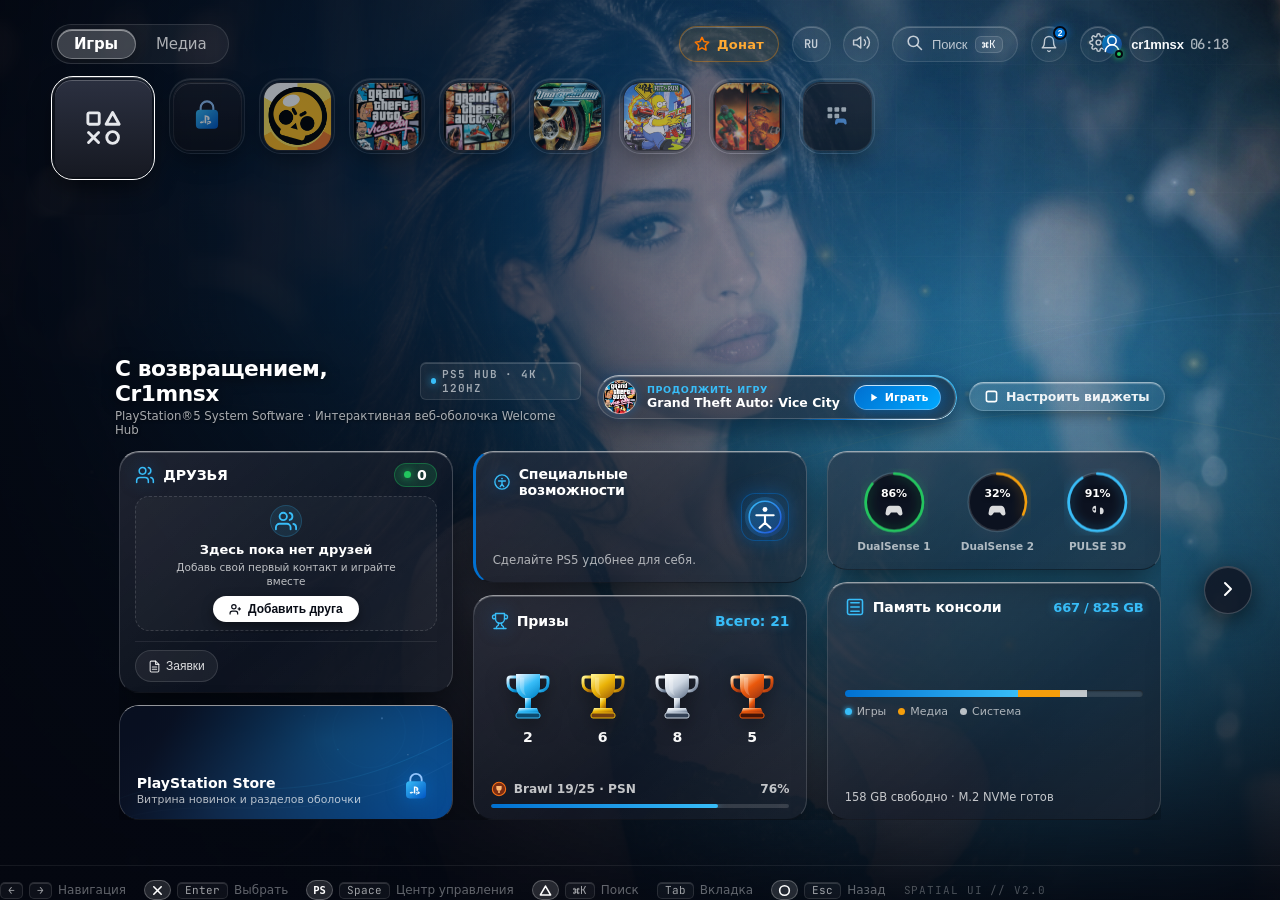
==== index.html @ ee7b2ae1 "feat(live-profile): real Brawl Stars & PSN trophy telemetry, remove Celeste/Hollow Knight and fake s" ====
<!DOCTYPE html>
<html lang="ru">
<head>
  <meta charset="UTF-8" />
  <meta name="viewport" content="width=device-width, initial-scale=1.0" />
  <meta name="description" content="PlayStation®5 System Software Shell — 1:1 Interactive Console UI Design" />
  <meta name="theme-color" content="#060811" />
  <link rel="icon" type="image/svg+xml" href="data:image/svg+xml,%3Csvg xmlns='http://www.w3.org/2000/svg' viewBox='0 0 32 32'%3E%3Crect width='32' height='32' rx='8' fill='%230070cc'/%3E%3Cpath d='M8 21.5L13.5 19v-7.5l3 1.2v9.8l4.5-1.6c1-.4 2-.1 2 .8 0 1-1.3 1.7-2.6 2.1L14 26V11l-4-1.5v12z' fill='%23fff'/%3E%3C/svg%3E" />
  <title>PlayStation®5 — Welcome Hub &amp; System Shell</title>
  <link rel="preconnect" href="https://fonts.googleapis.com" />
  <link rel="preconnect" href="https://fonts.gstatic.com" crossorigin />
  <link href="https://fonts.googleapis.com/css2?family=Inter:wght@300;400;500;600;700&family=JetBrains+Mono:wght@400;500;600&display=swap" rel="stylesheet" />
  <!-- Preconnect & DNS-Prefetch for instantaneous Twitch & YouTube media loading -->
  <link rel="preconnect" href="https://player.twitch.tv" crossorigin />
  <link rel="preconnect" href="https://static.twitchcdn.net" crossorigin />
  <link rel="preconnect" href="https://embed.twitch.tv" crossorigin />
  <link rel="preconnect" href="https://static-cdn.jtvnw.net" crossorigin />
  <link rel="preconnect" href="https://www.youtube-nocookie.com" crossorigin />
  <link rel="preconnect" href="https://i.ytimg.com" crossorigin />
  <link rel="preconnect" href="https://i3.ytimg.com" crossorigin />
  <link rel="preconnect" href="https://cdn.brawlify.com" crossorigin />
  <link rel="dns-prefetch" href="https://www.twitch.tv" />
  <link rel="dns-prefetch" href="https://static-cdn.jtvnw.net" />
  <link rel="dns-prefetch" href="https://decapi.me" />
  <link rel="dns-prefetch" href="https://api.rss2json.com" />
  <link rel="dns-prefetch" href="https://cdn.brawlify.com" />
  <link rel="stylesheet" href="css/style.css?v=20261125_live_sync" />
  <script>
    window.requestIdleCallback = window.requestIdleCallback || function(cb) {
      return setTimeout(function() {
        cb({ didTimeout: false, timeRemaining: function() { return Infinity; } });
      }, 1);
    };
    window.cancelIdleCallback = window.cancelIdleCallback || function(id) {
      clearTimeout(id);
    };
  </script>
  <script defer src="js/qrcode.min.js"></script>
</head>
<body>

  <!-- ======================================================================
       LAYER 0: 5D MULTIDIMENSIONAL BACKGROUND (Crossfade Art + Canvas Waves/Bokeh)
       ====================================================================== -->
  <div class="ps5-bg-layer" aria-hidden="true">
    <div class="ps5-bg-art" id="bgLayerA"></div>
    <div class="ps5-bg-art" id="bgLayerB"></div>
    <div class="ps5-bg-ambient-glow" id="bgAmbientGlow"></div>
    <div class="ps5-ambient-aurora ps5-aurora-1"></div>
    <div class="ps5-ambient-aurora ps5-aurora-2"></div>
    <div class="ps5-ambient-aurora ps5-aurora-3"></div>
    <div class="ambient-grid" id="bgAmbientGrid"></div>
    <canvas id="ps5Particles" class="ps5-particles"></canvas>
    <div class="ps5-noise-layer"></div>
    <div class="ps5-bg-vignette"></div>
  </div>

  <!-- Toast Notifications (PS5 Trophy / System Popups) -->
  <div id="toastContainer" class="toast-container" aria-live="polite"></div>

  <!-- ======================================================================
       MASTER VIEWPORT STAGE (Level 0 Home Shell <-> Level 1 Game Hub)
       ====================================================================== -->
  <div id="viewportStage" class="viewport-stage">

    <!-- LEVEL 0: PS5 Home Shell -->
    <div id="stageHome" class="ps5-screen">

      <!-- TOP SYSTEM BAR -->
      <header class="ps5-topbar blur-fade-stagger" style="--stagger-index: 0">
        <nav class="ps5-nav-tabs" aria-label="Разделы системы">
          <span class="ps5-tab-indicator" id="navTabIndicator" aria-hidden="true"></span>
          <button class="ps5-tab is-active" id="tabGames" data-tab="games" type="button">Игры</button>
          <button class="ps5-tab" id="tabMedia" data-tab="media" type="button">Медиа</button>
        </nav>

        <div class="ps5-status-cluster">
          <!-- DonationAlerts / Anonymous Donation Button -->
          <button class="ps5-top-tips-btn" id="btnSberTips" type="button" title="DonationAlerts · Поддержать автора" aria-label="Донат">
            <svg width="16" height="16" viewBox="0 0 24 24" fill="none" stroke="#ff7700" stroke-width="2.3" stroke-linecap="round" stroke-linejoin="round">
              <path d="M12 2l3.09 6.26L22 9.27l-5 4.87 1.18 6.88L12 17.77l-6.18 3.25L7 14.14 2 9.27l6.91-1.01L12 2z"/>
            </svg>
            <span>Донат</span>
          </button>

          <button class="ps5-top-lang" id="btnLangToggle" type="button" title="Switch Language / Переключить RU-EN" aria-label="Язык интерфейса">RU</button>

          <button class="ps5-icon-btn" id="muteBtn" type="button" title="Звук и эмбиент меню" aria-label="Переключить звук">
            <span id="muteIcon"></span>
          </button>

          <button class="ps5-icon-btn ps5-cmd-trigger" id="btnSearch" type="button" title="Быстрый поиск (Cmd+K или /)" aria-label="Поиск">
            <span id="iconSearchBtn"></span>
            <span class="ps5-cmd-label">Поиск</span>
            <kbd class="ps5-cmd-kbd">⌘K</kbd>
          </button>

          <button class="ps5-icon-btn ps5-notif-btn" id="btnNotifications" type="button" title="Уведомления PSN" aria-label="Уведомления">
            <svg width="18" height="18" viewBox="0 0 24 24" fill="none" stroke="currentColor" stroke-width="1.85" stroke-linecap="round" stroke-linejoin="round">
              <path d="M18 8A6 6 0 0 0 6 8c0 7-3 9-3 9h18s-3-2-3-9"/>
              <path d="M13.73 21a2 2 0 0 1-3.46 0"/>
            </svg>
            <span class="ps5-notif-badge">2</span>
          </button>

          <button class="ps5-icon-btn" id="btnSettings" type="button" title="Настройки системы" aria-label="Настройки">
            <span id="iconSettingsBtn"></span>
          </button>

          <button class="ps5-avatar-btn ps5-profile-pill" id="btnProfile" type="button" title="Профиль cr1mnsx · Коллекция трофеев" aria-label="Профиль пользователя">
            <div class="avatar-dot">
              <span id="iconProfileAvatar"></span>
              <span class="ps5-online-dot"></span>
            </div>
            <span class="ps5-profile-name">cr1mnsx</span>
          </button>

          <time class="ps5-clock" id="ps5Clock">22:45</time>
        </div>
      </header>

      <!-- TOP-ALIGNED SYSTEM / GAME RIBBON -->
      <section class="ps5-ribbon-wrap blur-fade-stagger" style="--stagger-index: 1" aria-label="Лента разделов">
        <div class="ps5-games-ribbon" id="ps5GamesRibbon"></div>
      </section>

      <!-- VIEW 1: WELCOME HUB BENTO GRID (1:1 PS5 System Software · 3x2 Paged Viewport) -->
      <main class="ps5-welcome-hub" id="ps5WelcomeView">
        <div class="ps5-welcome-hero-banner">
          <div class="ps5-welcome-hero-left">
            <div class="ps5-welcome-title-row blur-fade-stagger" style="--stagger-index: 2">
              <h1 class="ps5-welcome-hero-title" id="lblWelcomeHeroTitle">С возвращением, Cr1mnsx</h1>
              <span class="ps5-welcome-pulse-badge">
                <span class="ps5-welcome-pulse-dot"></span>
                <span>PS5 Hub · 4K 120Hz</span>
              </span>
            </div>
            <p class="ps5-welcome-hero-sub blur-fade-stagger" style="--stagger-index: 3" id="lblWelcomeHeroSub">PlayStation®5 System Software · Интерактивная веб-оболочка Welcome Hub</p>
          </div>
          <div class="ps5-welcome-hero-right">
            <div class="ps5-welcome-featured-game blur-fade-stagger" style="--stagger-index: 4" id="btnContinuePlaying" role="button" tabindex="0" title="Быстрый запуск последнего проекта">
              <div class="ps5-wfg-thumb" style="background-image: url('assets/covers/gta_vc.jpg');"></div>
              <div class="ps5-wfg-info">
                <span class="ps5-wfg-kicker">Продолжить игру</span>
                <span class="ps5-wfg-title">Grand Theft Auto: Vice City</span>
              </div>
              <div class="ps5-wfg-play-btn">
                <svg width="13" height="13" viewBox="0 0 24 24" fill="currentColor"><path d="M8 5v14l11-7z"/></svg>
                <span>Играть</span>
              </div>
            </div>
            <button class="ps5-edit-widgets-btn" id="btnEditWidgets" type="button" aria-label="Настроить виджеты">
              <span id="iconEditWidgetsGlyph" class="ps5-btn-glyph"></span>
              <span id="lblEditWidgets">Настроить виджеты</span>
            </button>
          </div>
        </div>

        <button class="ps5-hub-chevron ps5-hub-chevron--left is-disabled" id="ps5ChevronLeft" type="button" aria-label="Пролистать влево">
          <span id="iconChevronLeft"></span>
        </button>
        <button class="ps5-hub-chevron ps5-hub-chevron--right" id="ps5ChevronRight" type="button" aria-label="Пролистать вправо">
          <span id="iconChevronRight"></span>
        </button>

        <div class="ps5-bento-viewport" id="ps5BentoViewport">
          <div class="ps5-bento-grid" id="ps5BentoTrack">
          <!-- Column 1: Online Friends (64%) + Store Showcase (31%) -->
          <div class="ps5-bento-col blur-fade-stagger" style="--stagger-index: 5">
            <article class="ps5-widget ps5-widget--friends" id="widgetFriends" tabindex="0" role="region" aria-label="Друзья">
              <header class="ps5-widget-header">
                <div class="ps5-widget-title-group">
                  <span id="iconFriendsHeader" class="ps5-widget-icon"></span>
                  <span id="lblOnlineFriends">ДРУЗЬЯ</span>
                </div>
                <div class="ps5-friends-online-badge" id="friendsBadgeWrap">
                  <span class="ps5-green-dot"></span>
                  <span id="lblFriendsCount">0</span>
                </div>
              </header>
              <div class="ps5-friends-body" id="welcomeFriendsContent">
                <div class="ps5-friends-empty" id="friendsInitialEmpty">
                  <div class="ps5-fe-icon">
                    <svg width="22" height="22" viewBox="0 0 24 24" fill="none" stroke="#38bdf8" stroke-width="2" stroke-linecap="round" stroke-linejoin="round">
                      <path d="M17 21v-2a4 4 0 0 0-4-4H5a4 4 0 0 0-4 4v2"/><circle cx="9" cy="7" r="4"/><path d="M23 21v-2a4 4 0 0 0-3-3.87"/><path d="M16 3.13a4 4 0 0 1 0 7.75"/>
                    </svg>
                  </div>
                  <p class="ps5-fe-title">Здесь пока нет друзей</p>
                  <p class="ps5-fe-desc">Добавь свой первый контакт и играйте вместе</p>
                  <button type="button" class="ps5-btn-empty-add" id="btnEmptyAddFriend">
                    <svg width="13" height="13" viewBox="0 0 24 24" fill="none" stroke="currentColor" stroke-width="2.2"><path d="M16 21v-2a4 4 0 0 0-4-4H6a4 4 0 0 0-4 4v2"/><circle cx="9" cy="7" r="4"/><line x1="19" y1="8" x2="19" y2="14"/><line x1="22" y1="11" x2="16" y2="11"/></svg>
                    <span>Добавить друга</span>
                  </button>
                </div>
              </div>
              <footer class="ps5-friends-actions">
                <button type="button" class="ps5-btn-widget-action" id="btnOpenAddFriend" aria-label="Добавить друга">
                  <svg width="14" height="14" viewBox="0 0 24 24" fill="none" stroke="currentColor" stroke-width="2.2" stroke-linecap="round" stroke-linejoin="round"><path d="M16 21v-2a4 4 0 0 0-4-4H6a4 4 0 0 0-4 4v2"/><circle cx="9" cy="7" r="4"/><line x1="19" y1="8" x2="19" y2="14"/><line x1="22" y1="11" x2="16" y2="11"/></svg>
                  <span>Добавить друга</span>
                </button>
                <button type="button" class="ps5-btn-widget-subaction" id="btnOpenFriendRequests" aria-label="Мои заявки">
                  <svg width="13" height="13" viewBox="0 0 24 24" fill="none" stroke="currentColor" stroke-width="2" stroke-linecap="round" stroke-linejoin="round"><path d="M14 2H6a2 2 0 0 0-2 2v16a2 2 0 0 0 2 2h12a2 2 0 0 0 2-2V8z"/><polyline points="14 2 14 8 20 8"/><line x1="16" y1="13" x2="8" y2="13"/><line x1="16" y1="17" x2="8" y2="17"/></svg>
                  <span id="lblBtnRequests">Заявки</span>
                  <span class="ps5-requests-badge" id="reqPendingBadge" hidden>0</span>
                </button>
              </footer>
            </article>

            <article class="ps5-widget ps5-widget--store" id="widgetStore" tabindex="0" role="button">
              <div class="ps5-store-card-inner" id="welcomeStoreCardBg">
                <div class="ps5-store-scrim"></div>
                <div class="ps5-store-meta">
                  <span class="ps5-store-kicker" id="lblStoreShowcaseTitle">PlayStation Store</span>
                  <span class="ps5-store-sub" id="lblStoreShowcaseSub">Витрина новинок и разделов оболочки</span>
                </div>
                <span class="ps5-store-mini-bag" id="iconStoreMini"></span>
              </div>
            </article>
          </div>

          <!-- Column 2: Accessibility (29%) + Trophies (66%) -->
          <div class="ps5-bento-col blur-fade-stagger" style="--stagger-index: 6">
            <article class="ps5-widget ps5-widget--accessibility" id="widgetAccessibility" tabindex="0" role="button">
              <div class="ps5-acc-left">
                <header class="ps5-widget-header">
                  <div class="ps5-widget-title-group">
                    <span id="iconAccHeader" class="ps5-widget-icon"></span>
                    <span id="lblAccessibility">Специальные возможности</span>
                  </div>
                </header>
                <p class="ps5-acc-desc" id="lblAccessibilityDesc">Сделайте PS5 удобнее для себя.</p>
              </div>
              <div class="ps5-acc-emblem" id="iconAccEmblem"></div>
            </article>

            <article class="ps5-widget ps5-widget--trophies" id="widgetTrophies" tabindex="0" role="button">
              <header class="ps5-widget-header">
                <div class="ps5-widget-title-group">
                  <span id="iconTrophyHeader" class="ps5-widget-icon"></span>
                  <span id="lblTrophies">Награды и призы</span>
                </div>
                <span class="ps5-trophies-total" id="ps5TrophiesTotal">Всего: 2+</span>
              </header>

              <div class="ps5-trophies-cups-row">
                <div class="ps5-trophy-col">
                  <div class="ps5-trophy-cup" id="cupPlat"></div>
                  <span class="ps5-trophy-num" id="ps5CountPlat">2</span>
                </div>
                <div class="ps5-trophy-col">
                  <div class="ps5-trophy-cup" id="cupGold"></div>
                  <span class="ps5-trophy-num" id="ps5CountGold">0</span>
                </div>
                <div class="ps5-trophy-col">
                  <div class="ps5-trophy-cup" id="cupSilver"></div>
                  <span class="ps5-trophy-num" id="ps5CountSilver">0</span>
                </div>
                <div class="ps5-trophy-col">
                  <div class="ps5-trophy-cup" id="cupBronze"></div>
                  <span class="ps5-trophy-num" id="ps5CountBronze">0</span>
                </div>
              </div>

              <footer class="ps5-trophies-footer">
                <div class="ps5-trophy-level-row">
                  <div class="ps5-level-left">
                    <span class="ps5-level-crest" id="iconLevelCrest"></span>
                    <span class="ps5-level-text" id="ps5TrophyLevel">Brawl + PSN</span>
                  </div>
                  <span class="ps5-level-pct" id="ps5TrophyPct">0%</span>
                </div>
                <div class="ps5-level-bar-track">
                  <div class="ps5-level-bar-fill" id="ps5TrophyBarFill" style="width: 0%;"></div>
                </div>
              </footer>
            </article>
          </div>

          <!-- Column 3: Battery Rings (29%) + Dedicated Console Storage (66%) -->
          <div class="ps5-bento-col blur-fade-stagger" style="--stagger-index: 7">
            <article class="ps5-widget ps5-widget--battery" id="widgetBattery" tabindex="0" role="button">
              <div class="ps5-battery-rings-row" id="welcomeBatteryRings"></div>
            </article>

            <article class="ps5-widget ps5-widget--storage" id="widgetStorage" tabindex="0" role="button">
              <div class="ps5-storage-inner">
                <header class="ps5-widget-header">
                  <div class="ps5-widget-title-group">
                    <span id="iconStorageHeader" class="ps5-widget-icon"></span>
                    <span id="lblConsoleStorage">Память консоли</span>
                  </div>
                  <span class="ps5-storage-val" id="lblStorageVal">667 / 825 GB</span>
                </header>
                <div class="ps5-storage-body">
                  <div class="ps5-ssd-bar-track">
                    <div class="ps5-ssd-bar-fill ps5-ssd-bar-fill--games" style="width: 58%;" title="Игры: 480 GB"></div>
                    <div class="ps5-ssd-bar-fill ps5-ssd-bar-fill--media" style="width: 14%;" title="Медиа: 115 GB"></div>
                    <div class="ps5-ssd-bar-fill ps5-ssd-bar-fill--sys" style="width: 9%;" title="Система: 72 GB"></div>
                  </div>
                  <div class="ps5-storage-legend">
                    <span class="ps5-legend-item"><span class="ps5-legend-dot ps5-legend-dot--games"></span>Игры</span>
                    <span class="ps5-legend-item"><span class="ps5-legend-dot ps5-legend-dot--media"></span>Медиа</span>
                    <span class="ps5-legend-item"><span class="ps5-legend-dot ps5-legend-dot--sys"></span>Система</span>
                  </div>
                </div>
                <footer class="ps5-storage-footer">
                  <span class="ps5-ssd-free-hint" id="lblStorageFree">158 GB свободно · M.2 NVMe готов</span>
                </footer>
              </div>
            </article>
          </div>

          <!-- Column 4: Dedicated Wishlist (48%) + Activity (48%) -->
          <div class="ps5-bento-col blur-fade-stagger" style="--stagger-index: 8">
            <article class="ps5-widget ps5-widget--wishlist" id="widgetWishlist" tabindex="0" role="button">
              <div class="ps5-wishlist-art" id="welcomeWishlistBg">
                <div class="ps5-wishlist-scrim"></div>
                <div class="ps5-wishlist-content">
                  <header class="ps5-widget-header">
                    <div class="ps5-widget-title-group">
                      <span class="ps5-wishlist-heart" aria-hidden="true">
                        <svg width="15" height="15" viewBox="0 0 24 24" fill="#ef4444"><path d="M12 21.35l-1.45-1.32C5.4 15.36 2 12.28 2 8.5 2 5.42 4.42 3 7.5 3c1.74 0 3.41.81 4.5 2.09C13.09 3.81 14.76 3 16.5 3 19.58 3 22 5.42 22 8.5c0 3.78-3.4 6.86-8.55 11.54L12 21.35z"/></svg>
                      </span>
                      <h3 class="ps5-wishlist-title" id="lblWishlistTitle">Список желаемого</h3>
                    </div>
                    <span class="ps5-wishlist-count-badge" id="lblWishlistCount">3 игры</span>
                  </header>
                  <div class="ps5-wishlist-tags-row" id="welcomeWishlistItems">
                    <!-- Populated dynamically via localStorage -->
                  </div>
                  <footer class="ps5-wishlist-footer">
                    <span class="ps5-wishlist-hint" id="lblWishlistHint">Синхронизировано · Нажмите для управления</span>
                  </footer>
                </div>
              </div>
            </article>

            <article class="ps5-widget ps5-widget--activity" id="widgetFriendActivity" tabindex="0" role="button" title="Обзор и активность">
              <div class="ps5-peek-inner">
                <div class="ps5-peek-meta">
                  <span class="ps5-peek-label" id="lblFriendActivityTitle">Активность</span>
                  <span class="ps5-peek-pill">Explore</span>
                </div>
                <p class="ps5-peek-sub" id="lblFriendActivitySub">Последние события и обновления системы</p>
              </div>
            </article>
          </div>

          <!-- Column 5: Media Gallery (48%) + Network Status (48%) -->
          <div class="ps5-bento-col blur-fade-stagger" style="--stagger-index: 9">
            <article class="ps5-widget ps5-widget--media-slot" id="widgetMediaGallery" tabindex="0" role="button">
              <div class="ps5-slot-inner" id="welcomeMediaCardBg">
                <div class="ps5-store-scrim"></div>
                <div class="ps5-store-meta">
                  <span class="ps5-store-kicker" id="lblMediaGalleryTitle">Галерея мультимедиа</span>
                  <span class="ps5-store-sub" id="lblMediaGallerySub">Снимки экрана и видеоклипы 4K HDR</span>
                </div>
              </div>
            </article>

            <article class="ps5-widget ps5-widget--network" id="widgetNetworkStatus" tabindex="0" role="button">
              <div class="ps5-net-inner">
                <div class="ps5-widget-header">
                  <span class="ps5-peek-label" id="lblNetworkStatusTitle">Состояние сети</span>
                  <span class="ps5-green-dot" style="background:#94a3b8; box-shadow:0 0 8px rgba(148, 163, 184, 0.7);"></span>
                </div>
                <span class="ps5-peek-sub" id="lblNetworkStatusSub">Статус не проверен</span>
              </div>
            </article>
          </div>

          <!-- Column 6: PlayStation Plus (34%) + Remote Play (31%) + Trophy Progress (31%) -->
          <div class="ps5-bento-col blur-fade-stagger" style="--stagger-index: 10">
            <article class="ps5-widget ps5-widget--media-slot" id="widgetPsPlus" tabindex="0" role="button">
              <div class="ps5-slot-inner" id="welcomePsPlusCardBg">
                <div class="ps5-store-scrim"></div>
                <div class="ps5-store-meta">
                  <span class="ps5-store-kicker" id="lblPsPlusTitle">PlayStation Plus</span>
                  <span class="ps5-store-sub" id="lblPsPlusSub">Игры месяца и сетевые привилегии</span>
                </div>
              </div>
            </article>

            <article class="ps5-widget ps5-widget--custom-slot" id="widgetRemotePlay" tabindex="0" role="button">
              <div class="ps5-net-inner">
                <div class="ps5-widget-header">
                  <span class="ps5-peek-label" id="lblRemotePlayTitle">Дистанционная игра</span>
                  <span class="ps5-peek-pill">PS5</span>
                </div>
                <span class="ps5-peek-sub" id="lblRemotePlaySub">Трансляция на ПК, смартфон или портал</span>
              </div>
            </article>

            <article class="ps5-widget ps5-widget--trophy-progress" id="widgetTrophyProgress" tabindex="0" role="button">
              <div class="ps5-tp-inner">
                <div class="ps5-widget-header">
                  <div class="ps5-widget-title-group">
                    <span id="iconTpHeader" class="ps5-widget-icon"></span>
                    <span id="lblTrophyProgressTitle">Прогресс призов</span>
                  </div>
                  <span class="ps5-tp-game-badge">GTA: Vice City</span>
                </div>
                <div class="ps5-tp-recent">
                  <span class="ps5-tp-cup-dot">🏆</span>
                  <div class="ps5-tp-meta">
                    <span class="ps5-tp-name">Король Вайс-Сити</span>
                    <span class="ps5-tp-tier">Платиновый приз · 100%</span>
                  </div>
                </div>
              </div>
            </article>
          </div>
        </div>
      </div>
    </main>

      <!-- VIEW 2: EXPLORE & MEDIA SHOWCASE VIEW (1:1 PS5 Explore) -->
      <main class="ps5-explore-view" id="ps5ExploreView" hidden>
        <div class="ps5-explore-hero">
          <p class="ps5-explore-kicker" id="exploreKicker">Мультимедиа</p>
          <h1 class="ps5-explore-title" id="exploreTitle">Мультимедиа</h1>
          <p class="ps5-explore-desc" id="exploreDesc">Стриминговые сервисы и развлекательные приложения</p>
        </div>
        <div class="ps5-media-cards-row" id="ps5MediaCardsRow"></div>
      </main>

      <!-- VIEW 3: GAME HOME HERO STAGE (1:1 PS5 Selected Game / Project Screen) -->
      <main class="ps5-game-hero-view" id="ps5GameHeroView" hidden>
        <div class="ps5-game-hero-row">
          <div class="ps5-hero-left">
            <div class="ps5-hero-meta" id="heroMeta">
              <span class="ps5-hero-publisher" id="heroPublisher">Rockstar Games</span>
            </div>
            <h1 class="ps5-hero-title" id="heroTitle">Grand Theft Auto: Vice City</h1>
            <p class="ps5-hero-kicker" id="heroKicker"></p>
            <p class="ps5-hero-desc" id="heroDesc"></p>

            <div class="ps5-hero-actions">
              <button id="heroBtn" class="ps5-btn-play btn-primary" type="button">
                <svg class="ps5-btn-play-icon" width="15" height="15" viewBox="0 0 24 24" fill="currentColor" aria-hidden="true"><path d="M8 5v14l11-7z"/></svg>
                <span id="heroBtnText">Играть</span>
              </button>
              <button id="heroSecondaryBtn" class="ps5-btn-sec btn-glass" type="button">
                <span id="heroSecBtnText">Подробнее</span>
              </button>
              <button id="btnCopyGameLink" class="ps5-btn-icon-copy btn-glass btn-icon-only" type="button" title="Скопировать ссылку" aria-label="Скопировать ссылку">
                <svg width="18" height="18" viewBox="0 0 24 24" fill="none" stroke="currentColor" stroke-width="1.8" stroke-linecap="round" stroke-linejoin="round"><rect x="9" y="9" width="13" height="13" rx="2" ry="2"/><path d="M5 15H4a2 2 0 0 1-2-2V4a2 2 0 0 1 2-2h9a2 2 0 0 1 2 2v1"/></svg>
              </button>
              <button id="btnOptionsMenu" class="ps5-btn-dots btn-glass btn-icon-only" type="button" aria-label="Дополнительные параметры" title="Параметры">
                <span id="iconOptionsDots">
                  <svg width="18" height="18" viewBox="0 0 24 24" fill="currentColor" aria-hidden="true"><circle cx="5" cy="12" r="2"/><circle cx="12" cy="12" r="2"/><circle cx="19" cy="12" r="2"/></svg>
                </span>
              </button>
            </div>
          </div>

          <aside class="ps5-hero-trophy-card" id="heroTrophySummary" role="button" tabindex="0" aria-label="Прогресс трофеев">
            <div class="ps5-ht-top">
              <span id="iconHeroTrophy">
                <svg width="15" height="15" viewBox="0 0 24 24" fill="none" stroke="#facc15" stroke-width="2" stroke-linecap="round" stroke-linejoin="round"><path d="M6 9H4.5a2.5 2.5 0 0 1 0-5H6"/><path d="M18 9h1.5a2.5 2.5 0 0 0 0-5H18"/><path d="M4 22h16"/><path d="M10 14.66V17c0 .55-.45 1-1 1H7"/><path d="M14 14.66V17c0 .55.45 1 1 1h2"/><path d="M18 2H6v7a6 6 0 0 0 12 0V2Z"/></svg>
              </span>
              <span class="ps5-ht-label" id="heroTrophyLabel">Прогресс призов</span>
            </div>
            <div class="ps5-ht-stats">
              <span class="ps5-ht-pct" id="heroTrophyPct">100%</span>
              <span class="ps5-ht-count" id="heroTrophyCounts">Earned</span>
            </div>
            <div class="ps5-ht-bar">
              <div class="ps5-ht-bar-fill" id="heroTrophyBar"></div>
            </div>
          </aside>
        </div>
      </main>

      <!-- VIEW 4: PS5 TWITCH INLINE BROADCAST THEATER -->
      <main class="ps5-twitch-view blur-fade-stagger" id="ps5TwitchView" hidden>
        <!-- Studio Top Control Bar -->
        <div class="ps5-twitch-control-bar">
          <div class="twitch-cb-left">
            <span class="twitch-live-brand-badge">
              <svg width="13" height="13" viewBox="0 0 24 24" fill="currentColor"><path d="M11.571 4.714h1.715v5.143H11.57zm4.715 0H18v5.143h-1.714zM6 0L1.714 4.286v15.428h5.143V24l4.286-4.286h3.428L22.286 12V0zm14.571 11.143l-3.428 3.428h-3.429l-3 3v-3H6.857V1.714h13.714Z"/></svg>
              <span>TWITCH BROADCAST STUDIO</span>
            </span>
            <div class="twitch-cb-live-pill">
              <span class="twitch-cb-dot"></span>
              <span id="twitchInlineStatusText">В ЭФИРЕ · 1080P 60FPS</span>
            </div>
            <span class="twitch-cb-telemetry" id="twitchInlineTelemetry">Прямой эфир сообщества</span>
          </div>

          <div class="twitch-cb-right">
            <button type="button" class="twitch-cb-btn is-active" id="btnInlineToggleChat" title="Показать или скрыть чат">
              <svg width="15" height="15" viewBox="0 0 24 24" fill="none" stroke="currentColor" stroke-width="2.2" stroke-linecap="round" stroke-linejoin="round"><path d="M21 15a2 2 0 0 1-2 2H7l-4 4V5a2 2 0 0 1 2-2h14a2 2 0 0 1 2 2z"/></svg>
              <span id="lblInlineToggleChat">Чат: Вкл</span>
            </button>
            <button type="button" class="twitch-cb-btn" id="btnInlinePip" title="Закрепить сбоку (Picture-in-Picture) при навигации">
              <svg width="15" height="15" viewBox="0 0 24 24" fill="none" stroke="currentColor" stroke-width="2.2" stroke-linecap="round" stroke-linejoin="round"><rect width="18" height="18" x="3" y="3" rx="2"/><rect width="8" height="6" x="11" y="13" rx="1"/></svg>
              <span>Pin to Side (PiP)</span>
            </button>
            <button type="button" class="twitch-cb-btn" id="btnInlineFullscreen" title="Развернуть во весь экран">
              <svg width="15" height="15" viewBox="0 0 24 24" fill="none" stroke="currentColor" stroke-width="2.2" stroke-linecap="round" stroke-linejoin="round"><path d="M8 3H5a2 2 0 0 0-2 2v3m18 0V5a2 2 0 0 0-2-2h-3m0 18h3a2 2 0 0 0 2-2v-3M3 16v3a2 2 0 0 0 2 2h3"/></svg>
              <span>Кинотеатр</span>
            </button>
            <button type="button" class="twitch-cb-btn" id="btnInlineExternal" title="Открыть в Twitch">
              <svg width="15" height="15" viewBox="0 0 24 24" fill="none" stroke="currentColor" stroke-width="2.2" stroke-linecap="round" stroke-linejoin="round"><path d="M18 13v6a2 2 0 0 1-2 2H5a2 2 0 0 1-2-2V8a2 2 0 0 1 2-2h6"/><polyline points="15 3 21 3 21 9"/><line x1="10" y1="14" x2="21" y2="3"/></svg>
              <span>Twitch.tv</span>
            </button>
          </div>
        </div>

        <!-- Main Studio Grid (Sidebar + Center Stage + Right Chat) -->
        <div class="ps5-twitch-stage-layout">
          <!-- Sidebar: Channels -->
          <aside class="twitch-inline-sidebar">
            <div class="twitch-inline-sidebar-header">
              <div class="twitch-sidebar-heading">
                <span class="twitch-sidebar-title">Стримеры</span>
                <span class="twitch-channel-counter" id="twitchInlineChannelsCount">6</span>
              </div>
              <button type="button" class="twitch-inline-add-btn" id="btnInlineShowAdd" title="Добавить стримера">
                <svg width="13" height="13" viewBox="0 0 24 24" fill="none" stroke="currentColor" stroke-width="2.5"><line x1="12" y1="5" x2="12" y2="19"/><line x1="5" y1="12" x2="19" y2="12"/></svg>
                <span>+ Добавить</span>
              </button>
            </div>

            <!-- Expandable Add Form -->
            <div class="twitch-inline-add-drawer" id="twitchInlineAddDrawer" hidden>
              <div class="twitch-add-row">
                <input type="text" id="inputInlineNewStreamer" class="twitch-inline-input" placeholder="Никнейм или twitch.tv/..." autocomplete="off" />
                <button type="button" class="twitch-inline-confirm-btn" id="btnInlineAddConfirm">OK</button>
              </div>
              <span class="twitch-add-subtext">Например: mafanyaking или kussia88</span>
            </div>

            <!-- Streamers Cards List -->
            <div class="twitch-inline-streamers-list" id="twitchInlineStreamersList">
              <!-- Dynamically populated -->
            </div>

            <div class="twitch-inline-sidebar-bottom">
              <button type="button" class="twitch-inline-reset-btn" id="btnInlineResetStreamers">
                Восстановить исходные 6 каналов
              </button>
            </div>
          </aside>

          <!-- Center: Cinema Video Stage -->
          <section class="twitch-inline-cinema-stage">
            <div class="twitch-inline-player-box" id="twitchInlinePlayerBox">
              <div class="twitch-inline-ambient-aura" id="twitchInlineAmbientAura"></div>
              <div class="twitch-inline-iframe-holder" id="twitchInlineIframeHolder">
                <!-- Player Iframe inserted here -->
              </div>
            </div>

            <!-- Streamer Details & Control Footer -->
            <div class="twitch-inline-meta-bar" id="twitchInlineMetaBar">
              <div class="twitch-in-meta-left">
                <div class="twitch-in-avatar" id="twitchInlineAvatar"></div>
                <div class="twitch-in-details">
                  <div class="twitch-in-title-row">
                    <h3 class="twitch-in-name" id="twitchInlineName">Мафаня</h3>
                    <span class="twitch-in-category" id="twitchInlineCategory">Just Chatting</span>
                    <a href="https://www.twitch.tv/mafanyaking" target="_blank" rel="noopener" class="twitch-in-handle" id="twitchInlineHandle">twitch.tv/mafanyaking</a>
                  </div>
                  <p class="twitch-in-bio" id="twitchInlineBio">Мафаня — общение, игры, стримы и IRL</p>
                </div>
              </div>

              <div class="twitch-in-meta-right">
                <button type="button" class="twitch-in-btn" id="btnInlineShare" title="Скопировать ссылку">
                  <svg width="15" height="15" viewBox="0 0 24 24" fill="none" stroke="currentColor" stroke-width="2"><rect width="14" height="14" x="8" y="8" rx="2" ry="2"/><path d="M4 16c-1.1 0-2-.9-2-2V4c0-1.1.9-2 2-2h10c1.1 0 2 .9 2 2"/></svg>
                  <span>Поделиться</span>
                </button>
                <button type="button" class="twitch-in-btn" id="btnInlineReload" title="Обновить трансляцию">
                  <svg width="15" height="15" viewBox="0 0 24 24" fill="none" stroke="currentColor" stroke-width="2"><path d="M21.5 2v6h-6M21.34 15.57a10 10 0 1 1-.57-8.38l5.67-5.67"/></svg>
                  <span>Обновить</span>
                </button>
              </div>
            </div>
          </section>

          <!-- Right: Twitch Chat Drawer -->
          <aside class="twitch-inline-chat-drawer" id="twitchInlineChatDrawer">
            <div class="twitch-in-chat-head">
              <div class="twitch-in-chat-title">
                <svg width="13" height="13" viewBox="0 0 24 24" fill="currentColor"><path d="M11.571 4.714h1.715v5.143H11.57zm4.715 0H18v5.143h-1.714zM6 0L1.714 4.286v15.428h5.143V24l4.286-4.286h3.428L22.286 12V0zm14.571 11.143l-3.428 3.428h-3.429l-3 3v-3H6.857V1.714h13.714Z"/></svg>
                <span>ЧАТ TWITCH</span>
              </div>
              <span class="twitch-in-chat-badge">ONLINE</span>
            </div>
            <div class="twitch-in-chat-iframe-holder" id="twitchInlineChatHolder">
              <!-- Chat Iframe inserted here -->
            </div>
          </aside>
        </div>
      </main>

      <!-- VIEW 5: PS5 YOUTUBE INLINE VIDEO THEATER -->
      <main class="ps5-youtube-view blur-fade-stagger" id="ps5YoutubeView" hidden>
        <!-- Studio Top Control Bar -->
        <div class="ps5-youtube-control-bar">
          <div class="youtube-cb-left">
            <span class="youtube-brand-badge">
              <svg width="15" height="15" viewBox="0 0 24 24" fill="#ff0000"><path d="M23.498 6.186a3.016 3.016 0 0 0-2.122-2.136C19.505 3.545 12 3.545 12 3.545s-7.505 0-9.377.505A3.017 3.017 0 0 0 .502 6.186C0 8.07 0 12 0 12s0 3.93.502 5.814a3.016 3.016 0 0 0 2.122 2.136c1.871.505 9.376.505 9.376.505s7.505 0 9.377-.505a3.015 3.015 0 0 0 2.122-2.136C24 15.93 24 12 24 12s0-3.93-.502-5.814zM9.545 15.568V8.432L15.818 12l-6.273 3.568z"/></svg>
              <span>YOUTUBE VIDEO THEATER</span>
            </span>
            <div class="youtube-cb-channel-pill">
              <span class="ps5-soundwave-bars" aria-hidden="true">
                <span></span><span></span><span></span>
              </span>
              <span>@Mafanya122 · МАФАНЯ КИНГ</span>
            </div>
            <span class="youtube-cb-telemetry" id="ytTelemetryText">5 видео · 4K UHD · Автообновление</span>
          </div>

          <!-- Mode Switcher: YouTube Cinema vs "Влад клевые машины" Series Hub -->
          <div class="youtube-mode-tabs" role="tablist" aria-label="Разделы контента Мафани">
            <span class="yt-mode-indicator" id="ytModeIndicator" aria-hidden="true"></span>
            <button type="button" class="yt-mode-tab is-active" id="btnYtModeCinema" role="tab" aria-selected="true" aria-controls="ps5YoutubeCinemaLayout">
              <svg width="14" height="14" viewBox="0 0 24 24" fill="currentColor"><path d="M23.498 6.186a3.016 3.016 0 0 0-2.122-2.136C19.505 3.545 12 3.545 12 3.545s-7.505 0-9.377.505A3.017 3.017 0 0 0 .502 6.186C0 8.07 0 12 0 12s0 3.93.502 5.814a3.016 3.016 0 0 0 2.122 2.136c1.871.505 9.376.505 9.376.505s7.505 0 9.377-.505a3.015 3.015 0 0 0 2.122-2.136C24 15.93 24 12 24 12s0-3.93-.502-5.814zM9.545 15.568V8.432L15.818 12l-6.273 3.568z"/></svg>
              <span>Видеотека YouTube</span>
            </button>
            <button type="button" class="yt-mode-tab yt-mode-tab-series" id="btnYtModeSeries" role="tab" aria-selected="false" aria-controls="ps5YoutubeSeriesLayout">
              <span class="yt-series-beacon" aria-hidden="true"></span>
              <svg width="14" height="14" viewBox="0 0 24 24" fill="none" stroke="currentColor" stroke-width="2"><rect x="2" y="7" width="20" height="15" rx="2" ry="2"/><polyline points="17 2 12 7 7 2"/></svg>
              <span>Сериал: Влад клёвые машины</span>
              <span class="yt-series-chip">ХИТ 9.6★</span>
            </button>
          </div>

          <div class="youtube-cb-right">
            <button type="button" class="youtube-cb-btn" id="btnYoutubeSync" title="Проверить наличие новых видео на канале">
              <svg width="14" height="14" viewBox="0 0 24 24" fill="none" stroke="currentColor" stroke-width="2.2" stroke-linecap="round" stroke-linejoin="round"><path d="M21.5 2v6h-6M21.34 15.57a10 10 0 1 1-.57-8.38l5.67-5.67"/></svg>
              <span>Обновить</span>
            </button>
            <button type="button" class="youtube-cb-btn" id="btnYoutubeFullscreen" title="Развернуть в полноэкранный кинотеатр">
              <svg width="14" height="14" viewBox="0 0 24 24" fill="none" stroke="currentColor" stroke-width="2.2" stroke-linecap="round" stroke-linejoin="round"><path d="M8 3H5a2 2 0 0 0-2 2v3m18 0V5a2 2 0 0 0-2-2h-3m0 18h3a2 2 0 0 0 2-2v-3M3 16v3a2 2 0 0 0 2 2h3"/></svg>
              <span>Кинотеатр</span>
            </button>
            <button type="button" class="youtube-cb-btn" id="btnYoutubeExternal" title="Открыть канал на YouTube">
              <svg width="14" height="14" viewBox="0 0 24 24" fill="none" stroke="currentColor" stroke-width="2.2" stroke-linecap="round" stroke-linejoin="round"><path d="M18 13v6a2 2 0 0 1-2 2H5a2 2 0 0 1-2-2V8a2 2 0 0 1 2-2h6"/><polyline points="15 3 21 3 21 9"/><line x1="10" y1="14" x2="21" y2="3"/></svg>
              <span>YouTube.com</span>
            </button>
          </div>
        </div>

        <!-- Mode 1: Main Studio Grid (Center Cinema Stage + Right Playlist) -->
        <div class="ps5-youtube-stage-layout" id="ps5YoutubeCinemaLayout">
          <!-- Center Cinema Player Stage -->
          <section class="youtube-inline-cinema-stage">
            <div class="youtube-inline-player-box" id="youtubeInlinePlayerBox">
              <div class="youtube-inline-ambient-aura"></div>
              <div class="youtube-inline-iframe-holder" id="youtubeInlineIframeHolder">
                <!-- YouTube Iframe injected here -->
              </div>
            </div>

            <!-- Video Meta Details Bar -->
            <div class="youtube-inline-meta-bar" id="youtubeInlineMetaBar">
              <div class="yt-in-meta-left">
                <div class="yt-in-avatar">
                  <img src="https://static-cdn.jtvnw.net/jtv_user_pictures/640e8965-1b32-4428-bd45-6fe892746bf4-profile_image-300x300.png" alt="Мафаня Кинг" loading="lazy" decoding="async" />
                </div>
                <div class="yt-in-details">
                  <h3 class="yt-in-name" id="youtubeInlineVideoTitle">РЕЖИССЕРСКАЯ ВЕРСИЯ ЛОРА С Г*ЕМ</h3>
                  <div class="yt-in-subline">
                    <span class="yt-in-author">МАФАНЯ КИНГ · @Mafanya122</span>
                    <span class="yt-in-meta-stats" id="youtubeInlineVideoMeta">360 тыс. · 6 дн. назад</span>
                  </div>
                </div>
              </div>

              <div class="yt-in-meta-right">
                <button type="button" class="youtube-in-btn yt-in-btn-series-spotlight" id="btnMetaGoSeries" title="Смотреть сериал Влад клёвые машины">
                  <span class="yt-spotlight-dot"></span>
                  <svg width="14" height="14" viewBox="0 0 24 24" fill="currentColor"><polygon points="5 3 19 12 5 21 5 3"/></svg>
                  <span>Сериал «Влад клёвые машины»</span>
                  <span class="yt-spotlight-pill">16 серий · 9.6★</span>
                </button>
                <button type="button" class="youtube-in-btn" id="btnYoutubeShare" title="Скопировать ссылку на видео">
                  <svg width="15" height="15" viewBox="0 0 24 24" fill="none" stroke="currentColor" stroke-width="2"><rect width="14" height="14" x="8" y="8" rx="2" ry="2"/><path d="M4 16c-1.1 0-2-.9-2-2V4c0-1.1.9-2 2-2h10c1.1 0 2 .9 2 2"/></svg>
                  <span>Поделиться</span>
                </button>
                <button type="button" class="youtube-in-btn" id="btnYoutubeWatchExt" title="Смотреть на YouTube">
                  <svg width="15" height="15" viewBox="0 0 24 24" fill="none" stroke="currentColor" stroke-width="2"><polygon points="5 3 19 12 5 21 5 3"/></svg>
                  <span>На YouTube</span>
                </button>
              </div>
            </div>
          </section>

          <!-- Right Playlist Drawer: All Videos of Channel -->
          <aside class="youtube-inline-playlist-drawer">
            <div class="youtube-pl-head">
              <div class="youtube-pl-title-row">
                <svg width="14" height="14" viewBox="0 0 24 24" fill="none" stroke="currentColor" stroke-width="2.2"><polygon points="23 7 16 12 23 17 23 7"/><rect width="15" height="14" x="1" y="5" rx="2"/></svg>
                <span>ВИДЕО КАНАЛА</span>
              </div>
              <span class="youtube-pl-counter" id="youtubeVideosCount">5 ВИДЕО</span>
            </div>

            <!-- Series Featured Spotlight Card (Unmissable at top of playlist) -->
            <div class="yt-series-drawer-spotlight" id="btnDrawerSeriesSpotlight" role="button" tabindex="0" title="Смотреть сериал Влад клёвые машины (16 серий)">
              <div class="yt-sds-thumb-wrap">
                <img src="assets/series/vlad_poster.webp" alt="Постер Влад клёвые машины" class="yt-sds-poster" />
                <span class="yt-sds-play-badge">
                  <svg width="14" height="14" viewBox="0 0 24 24" fill="currentColor"><polygon points="5 3 19 12 5 21 5 3"/></svg>
                </span>
                <span class="yt-sds-age-badge">16+</span>
              </div>
              <div class="yt-sds-content">
                <div class="yt-sds-badge-row">
                  <span class="yt-sds-badge-fire">🔥 СЕРИАЛ</span>
                  <span class="yt-sds-badge-rating">★ 9.6</span>
                  <span class="yt-sds-badge-eps">16 СТРИМОВ</span>
                </div>
                <h4 class="yt-sds-title">«Влад клёвые машины»</h4>
                <p class="yt-sds-desc">Культовый сериал и весь лор встреч Мафани и Диора Армани. 3 сезона, трейлер, каст.</p>
                <div class="yt-sds-cta-row">
                  <span class="yt-sds-cta-label">Смотреть сериал</span>
                  <svg width="13" height="13" viewBox="0 0 24 24" fill="none" stroke="currentColor" stroke-width="2.5"><polyline points="9 18 15 12 9 6"/></svg>
                </div>
              </div>
            </div>

            <div class="youtube-inline-playlist" id="youtubeInlinePlaylist">
              <!-- Dynamically populated video cards -->
            </div>
          </aside>
        </div>

        <!-- Mode 2: PS5 SERIES VIEW: "ВЛАД КЛЕВЫЕ МАШИНЫ" -->
        <div class="ps5-series-layout" id="ps5YoutubeSeriesLayout" hidden>
          <div class="series-scroll-container" id="seriesScrollContainer">
            <!-- Hero Header: 3D Poster, Meta, Synopsis, Actions -->
            <section class="series-hero-card">
              <div class="series-poster-wrap" id="seriesPosterWrap" title="Смотреть официальный трейлер">
                <img src="assets/series/vlad_poster.webp" alt="Влад клевые машины" class="series-poster-img" />
                <span class="series-poster-badge">16+</span>
                <div class="series-poster-play-overlay">
                  <span class="series-poster-play-btn">
                    <svg width="22" height="22" viewBox="0 0 24 24" fill="currentColor"><polygon points="5 3 19 12 5 21 5 3"/></svg>
                  </span>
                </div>
              </div>
              <div class="series-hero-content">
                <div class="series-badge-row">
                  <span class="series-pill-year">2026</span>
                  <span class="series-pill-count"><span id="seriesPillCountNum">16</span> СТРИМОВ</span>
                  <span class="series-pill-rating">★ <span id="seriesPillRatingNum">9.6</span> / 10 · <span id="seriesPillVotesNum">289</span> оценок зрителей</span>
                  <span class="series-pill-cat">СЕРИАЛ</span>
                </div>
                <h2 class="series-hero-title">Влад клевые машины</h2>
                <p class="series-hero-desc">
                  Всё начинается с обычного пранка, который должен был закончиться одним стримом. Но после знакомства Влада с Мафаней всё идёт совсем не по плану. Новые знакомства, конфликты и неожиданные события постепенно превращают отдельные стримы в одну большую историю. Влад становится постоянным героем этого лора, проходит через множество странных ситуаций и постепенно превращается из «Влада Клёвые Тачки» в того, кого сегодня знают как Диора Армани. То, что начиналось как обычный пранк, со временем становится полноценной историей со своими героями, событиями и продолжением.
                </p>
                <div class="series-hero-actions">
                  <button type="button" class="series-action-btn primary" id="btnPlaySeriesTrailer">
                    <svg width="18" height="18" viewBox="0 0 24 24" fill="currentColor"><polygon points="5 3 19 12 5 21 5 3"/></svg>
                    <span>Смотреть трейлер</span>
                    <span class="series-btn-sub">0:45</span>
                  </button>
                  <button type="button" class="series-action-btn" id="btnSeriesRecap1">
                    <svg width="16" height="16" viewBox="0 0 24 24" fill="#ff0000"><polygon points="5 3 19 12 5 21 5 3"/></svg>
                    <span>1 часть лора</span>
                  </button>
                  <button type="button" class="series-action-btn" id="btnSeriesRecap2">
                    <svg width="16" height="16" viewBox="0 0 24 24" fill="#ff0000"><polygon points="5 3 19 12 5 21 5 3"/></svg>
                    <span>2 часть лора</span>
                  </button>
                  <button type="button" class="series-action-btn" id="btnSeriesRecap3">
                    <svg width="16" height="16" viewBox="0 0 24 24" fill="#ff0000"><polygon points="5 3 19 12 5 21 5 3"/></svg>
                    <span>3 часть (Финал)</span>
                  </button>
                </div>
              </div>
            </section>

            <!-- Section 2: All IRL Meetings & Episodes Grid -->
            <section class="series-episodes-section">
              <div class="series-section-header">
                <div class="series-sec-title-wrap">
                  <span class="series-marker"></span>
                  <h3 class="series-sec-heading">Все ирл встречи и их видео итоги</h3>
                </div>
                <div class="series-season-filter-pills" id="seriesSeasonFilter">
                  <span class="series-filter-indicator" id="seriesFilterIndicator" aria-hidden="true"></span>
                  <button type="button" class="series-filter-pill is-active" data-season="all">Все (16)</button>
                  <button type="button" class="series-filter-pill" data-season="1">Сезон 1 (9)</button>
                  <button type="button" class="series-filter-pill" data-season="2">Сезон 2 (3)</button>
                  <button type="button" class="series-filter-pill" data-season="3">Сезон 3 (4)</button>
                </div>
              </div>

              <!-- Episodes Grid Container -->
              <div class="series-episodes-grid" id="seriesEpisodesGrid">
                <!-- Dynamically populated from VLAD_SEASONS -->
              </div>
            </section>

            <!-- Section 3: Cast Members (12 actors) -->
            <section class="series-cast-section">
              <div class="series-section-header">
                <div class="series-sec-title-wrap">
                  <span class="series-marker"></span>
                  <h3 class="series-sec-heading">Актерский состав сериала</h3>
                </div>
                <span class="series-sec-sub">12 участников</span>
              </div>
              <div class="series-cast-scroll" id="seriesCastList">
                <!-- Dynamically populated from VLAD_CAST -->
              </div>
            </section>

            <!-- Section 4: Photo Gallery -->
            <section class="series-photos-section">
              <div class="series-section-header">
                <div class="series-sec-title-wrap">
                  <span class="series-marker"></span>
                  <h3 class="series-sec-heading">Фотографии со съемок</h3>
                </div>
                <span class="series-sec-sub">5 кадров</span>
              </div>
              <div class="series-photos-row" id="seriesPhotosRow">
                <!-- Photos from VLAD_PHOTOS -->
              </div>
            </section>
          </div>
        </div>
      </main>

      <!-- VIEW 6: PS5 BRAWL STARS LIVE PROFILE & NINJA HUB -->
      <main class="ps5-brawl-view blur-fade-stagger" id="ps5BrawlStarsView" hidden>
        <!-- Top Control Bar -->
        <div class="ps5-brawl-control-bar">
          <div class="brawl-cb-left">
            <span class="brawl-brand-badge">
              <img src="assets/covers/brawl_stars.jpg" alt="Brawl Stars" class="brawl-brand-logo" width="20" height="20" />
              <span>МОЙ ПРОФИЛЬ · CR1MNSX</span>
            </span>
            <button type="button" class="brawl-tag-pill" id="brawlTagCopyBtn" title="Нажмите, чтобы скопировать тег игрока">
              <span class="brawl-tag-hash">#</span>
              <span class="brawl-tag-val">2RGUQJQ0R</span>
              <span class="brawl-tag-copy-hint">Копировать</span>
            </button>
            <span class="brawl-cb-telemetry" id="brawlTelemetryStatus">42 512 🏆 · 108 бойцов · В сети</span>
          </div>

          <!-- Mode Switcher Tabs -->
          <div class="brawl-mode-tabs" id="brawlModeTabs" role="tablist" aria-label="Разделы профиля Brawl Stars">
            <span class="brawl-mode-indicator" id="brawlModeIndicator" aria-hidden="true"></span>
            <button type="button" class="brawl-mode-tab is-active" id="btnBrawlTabRoster" role="tab" aria-selected="true">
              <svg width="14" height="14" viewBox="0 0 24 24" fill="none" stroke="currentColor" stroke-width="2.2"><path d="M17 21v-2a4 4 0 0 0-4-4H5a4 4 0 0 0-4 4v2"/><circle cx="9" cy="7" r="4"/><path d="M23 21v-2a4 4 0 0 0-3-3.87"/><path d="M16 3.13a4 4 0 0 1 0 7.75"/></svg>
              <span>Профиль и бойцы</span>
            </button>
            <button type="button" class="brawl-mode-tab" id="btnBrawlTabBattles" role="tab" aria-selected="false">
              <svg width="14" height="14" viewBox="0 0 24 24" fill="none" stroke="currentColor" stroke-width="2.2"><circle cx="12" cy="12" r="10"/><polyline points="12 6 12 12 16 14"/></svg>
              <span>История боёв (25)</span>
            </button>
          </div>

          <div class="brawl-cb-right">
            <button type="button" class="brawl-cb-btn brawl-cb-btn--friend" id="btnBrawlAddFriend">
              <svg width="14" height="14" viewBox="0 0 24 24" fill="none" stroke="currentColor" stroke-width="2.3" stroke-linecap="round" stroke-linejoin="round"><path d="M16 21v-2a4 4 0 0 0-4-4H6a4 4 0 0 0-4 4v2"/><circle cx="9" cy="7" r="4"/><line x1="19" y1="8" x2="19" y2="14"/><line x1="22" y1="11" x2="16" y2="11"/></svg>
              <span>Добавить в друзья</span>
            </button>
            <button type="button" class="brawl-cb-btn" id="btnBrawlSync">
              <svg width="14" height="14" viewBox="0 0 24 24" fill="none" stroke="currentColor" stroke-width="2.2" stroke-linecap="round" stroke-linejoin="round"><path d="M21.5 2v6h-6M21.34 15.57a10 10 0 1 1-.57-8.38l5.67-5.67"/></svg>
              <span>Обновить</span>
            </button>
            <button type="button" class="brawl-cb-btn" id="btnBrawlTrophiesView">
              <svg width="14" height="14" viewBox="0 0 24 24" fill="#FFCC00"><path d="M19 5h-2V3H7v2H5c-1.1 0-2 .9-2 2v1c0 2.55 1.92 4.63 4.39 4.94A5.01 5.01 0 0 0 11 15.9V19H8v2h8v-2h-3v-3.1c1.8-.3 3.32-1.5 3.61-3.06C19.08 12.63 21 10.55 21 8V7c0-1.1-.9-2-2-2z"/></svg>
              <span>Призы PS5</span>
            </button>
          </div>
        </div>

        <div class="brawl-stage-body-wrap" id="brawlStageBodyWrap">
          <!-- Personal Profile & Add Friend Card -->
          <section class="brawl-profile-card" id="brawlProfileBanner" aria-label="Профиль игрока Brawl Stars">
            <div class="brawl-profile-identity">
              <div class="brawl-profile-avatar-wrap">
                <img src="assets/brawl/avatars/player_avatar.webp" alt="Cr1mnsx" class="brawl-profile-avatar" />
                <img src="assets/covers/brawl_stars.jpg" alt="Brawl Stars" class="brawl-profile-game-badge" />
                <span class="brawl-profile-online-dot"></span>
              </div>
              <div class="brawl-profile-info">
                <div class="brawl-profile-name-row">
                  <h2 class="brawl-profile-name">Cr1mnsx</h2>
                  <span class="brawl-profile-pill">SUPERCELL ID · МОЙ ПРОФИЛЬ</span>
                  <span class="brawl-profile-status-pill" id="brawlLiveStatusPill"><span class="brawl-status-dot"></span> Прямой эфир · Live</span>
                </div>
                <p class="brawl-profile-bio">
                  Добавляйся ко мне в друзья по тегу <strong>#2RGUQJQ0R</strong> для совместных каток в 3v3, Рангового боя и Дуо · Клуб <strong>0.3.7|teams</strong> (#80RYCLU9Q)
                </p>
              </div>
            </div>
            <div class="brawl-profile-actions">
              <button type="button" class="brawl-prof-btn is-primary" id="btnBrawlProfileInviteLink">
                <svg width="15" height="15" viewBox="0 0 24 24" fill="none" stroke="currentColor" stroke-width="2.3" stroke-linecap="round" stroke-linejoin="round"><path d="M16 21v-2a4 4 0 0 0-4-4H6a4 4 0 0 0-4 4v2"/><circle cx="9" cy="7" r="4"/><line x1="19" y1="8" x2="19" y2="14"/><line x1="22" y1="11" x2="16" y2="11"/></svg>
                <span>Добавить в Brawl Stars</span>
              </button>
              <button type="button" class="brawl-prof-btn" id="btnBrawlProfileCopyTag">
                <svg width="14" height="14" viewBox="0 0 24 24" fill="none" stroke="currentColor" stroke-width="2"><rect x="9" y="9" width="13" height="13" rx="2"/><path d="M5 15H4a2 2 0 0 1-2-2V4a2 2 0 0 1 2-2h9a2 2 0 0 1 2 2v1"/></svg>
                <span>ID #2RGUQJQ0R</span>
              </button>
              <button type="button" class="brawl-prof-btn" id="btnBrawlProfilePs5Friend">
                <svg width="14" height="14" viewBox="0 0 24 24" fill="none" stroke="currentColor" stroke-width="2"><path d="M17 21v-2a4 4 0 0 0-4-4H5a4 4 0 0 0-4 4v2"/><circle cx="9" cy="7" r="4"/></svg>
                <span>Заявка на PS5</span>
              </button>
              <button type="button" class="brawl-prof-btn" id="btnBrawlProfileQr">
                <svg width="14" height="14" viewBox="0 0 24 24" fill="none" stroke="currentColor" stroke-width="2"><rect x="3" y="3" width="7" height="7"/><rect x="14" y="3" width="7" height="7"/><rect x="3" y="14" width="7" height="7"/><path d="M14 14h3v3h-3zm4 4h3v3h-3zm-4 3h2m4-7v2"/></svg>
                <span>QR-код</span>
              </button>
            </div>
          </section>

          <!-- Overview Stats Bar -->
          <div class="brawl-stats-overview-bar" id="brawlStatsOverviewBar">
            <!-- Populated dynamically -->
          </div>

          <!-- TAB 1: Roster & Spotlight Profile Stage -->
          <div class="brawl-stage-tab-content" id="brawlStageRoster">
            <!-- 3D Character Spotlight Stage -->
            <section class="brawl-spotlight-card" id="brawlSpotlightCard">
              <!-- Populated dynamically with 3D model and specs -->
            </section>

            <!-- Collection & Brawlers Grid Section -->
            <section class="brawl-roster-section">
              <div class="brawl-roster-header">
                <div class="brawl-rh-left">
                  <h3 class="brawl-rh-title">Коллекция бойцов</h3>
                  <span class="brawl-rh-count" id="brawlRosterCountText">Все бойцы (108)</span>
                </div>
                <div class="brawl-roster-controls">
                  <div class="brawl-filter-pills" id="brawlFilterPills" role="radiogroup" aria-label="Фильтр бойцов">
                    <span class="brawl-filter-indicator" id="brawlFilterIndicator" aria-hidden="true"></span>
                    <button type="button" class="brawl-filter-pill is-active" data-filter="all">Все (108)</button>
                    <button type="button" class="brawl-filter-pill" data-filter="1000">1000+ 🏆</button>
                    <button type="button" class="brawl-filter-pill" data-filter="pwr11">Power 11</button>
                    <button type="button" class="brawl-filter-pill" data-filter="rank">Ранг 5+</button>
                    <button type="button" class="brawl-filter-pill" data-filter="winstreak">Винстрики 🔥</button>
                  </div>
                  <div class="brawl-search-wrap">
                    <svg width="14" height="14" viewBox="0 0 24 24" fill="none" stroke="currentColor" stroke-width="2"><circle cx="11" cy="11" r="8"/><line x1="21" y1="21" x2="16.65" y2="16.65"/></svg>
                    <input type="text" id="brawlBrawlerSearchInput" class="brawl-search-input" placeholder="Поиск бойца..." autocomplete="off" />
                  </div>
                </div>
              </div>
              <div class="brawl-roster-grid" id="brawlRosterGrid">
                <!-- Dynamically populated 108 brawlers cards -->
              </div>
            </section>
          </div>

          <!-- TAB 2: Live Battle History Stage (25 matches) -->
          <div class="brawl-stage-tab-content" id="brawlStageBattles" hidden>
            <div class="brawl-battles-header">
              <div class="brawl-bh-left">
                <h3 class="brawl-bh-title">История последних 25 боёв</h3>
                <span class="brawl-bh-sub">Режимы, трофеи, статистика урона и составы команд</span>
              </div>
            </div>
            <div class="brawl-battles-list" id="brawlBattlesList">
              <!-- Dynamically populated battles -->
            </div>
          </div>
        </div>
      </main>

      <!-- GLOBAL PS5 BOTTOM BAR (DualSense Controller Hints & Scroll Cue) -->
      <footer class="ps5-bottom-bar blur-fade-stagger" style="--stagger-index: 11" id="ps5BottomBar">
        <div id="scrollDownCue" class="ps5-scroll-cue" role="button" tabindex="0" hidden>
          <span id="iconScrollDown"></span>
          <span id="lblScrollHubCue">Нажмите ↓ или прокрутите вниз — Центр игры</span>
        </div>

        <div class="ps5-controller-hints" id="ps5ControllerHints"></div>
      </footer>

    </div>

    <!-- LEVEL 1: GAME HUB VIEW (Slides up on ArrowDown / Scroll) -->
    <section id="stageGameHub" class="stage-game-hub" aria-label="Центр игры">
      <div class="hub-nav-header">
        <div class="hub-game-identity">
          <div id="hubGameThumb" class="hub-game-thumb"></div>
          <div class="hub-game-meta">
            <h2 id="hubGameTitle" class="hub-game-title">Grand Theft Auto: Vice City</h2>
            <span id="hubGamePublisher" class="hub-game-publisher">Rockstar Games • reVC WASM Engine</span>
          </div>
        </div>
        <div class="hub-header-actions">
          <button id="scrollUpCue" class="ps5-btn-sec" type="button">
            <span id="lblBackHome">В главное меню</span> ↑
          </button>
        </div>
      </div>

      <div class="hub-block">
        <div class="hub-block-header">
          <h3 class="hub-block-title" id="lblActivitiesTitle">События и активности</h3>
          <span class="hub-block-badge" id="lblActivitiesBadge">Карточки PS5</span>
        </div>
        <div id="activityCarousel" class="activity-carousel"></div>
      </div>

      <div class="hub-block">
        <div class="hub-block-header">
          <h3 class="hub-block-title" id="lblNewsTitle">Официальные новости и обновления</h3>
          <span class="hub-block-badge" id="lblNewsBadge">Лента событий</span>
        </div>
        <div id="hubNewsFeed" class="news-feed-grid"></div>
      </div>

      <div class="hub-block">
        <div class="hub-block-header">
          <h3 class="hub-block-title" id="lblTrophiesProjectTitle">Призы и достижения</h3>
          <span class="hub-block-badge" id="lblTrophiesProjectBadge">PlayStation Network</span>
        </div>
        <div id="hubTrophies" class="hub-trophies-row"></div>
      </div>
    </section>

  </div>

  <!-- ======================================================================
       CONTEXT MENU (Three Dots)
       ====================================================================== -->
  <div id="contextMenu" class="ps5-context-menu" aria-hidden="true">
    <button class="ps5-context-item" data-action="info" type="button">
      <span id="ctxIconInfo"></span>
      <span>Информация и детали</span>
    </button>
    <button class="ps5-context-item" data-action="share" type="button">
      <span id="ctxIconShare"></span>
      <span>Скопировать ссылку</span>
    </button>
    <button class="ps5-context-item" data-action="fav" type="button">
      <span id="ctxIconStar"></span>
      <span>Закрепить на главном</span>
    </button>
  </div>

  <!-- ======================================================================
       CONTROL CENTER OVERLAY (PS Button / Space)
       ====================================================================== -->
  <aside id="controlCenterOverlay" class="control-center-overlay" aria-hidden="true" role="dialog" aria-label="Центр управления PS5">
    <div class="cc-modal-shell">
      <div class="cc-cards-row">
        <div class="cc-card" id="ccActiveGameCard">
          <span class="cc-card-tag" id="lblCcCurrentTag">ТЕКУЩИЙ ЭКРАН</span>
          <div class="cc-card-title" id="ccCardTitle">Центр приветствия</div>
          <div class="cc-card-sub" id="ccCardSub">PlayStation 5 System Shell</div>
          <button class="ps5-btn-play ps5-btn-play--sm" id="ccBtnResume" type="button">Возобновить</button>
        </div>

        <div class="cc-card cc-music-card">
          <span class="cc-card-tag" id="lblCcMusicTag">МУЗЫКА PS5</span>
          <div class="cc-music-info">
            <span class="cc-music-icon" id="iconCcMusic"></span>
            <div>
              <div class="cc-card-title" id="lblCcMusicTitle">PS5 Ambient Synth</div>
              <div class="cc-card-sub" id="lblCcMusicArtist">Эмбиент меню (Emaj9)</div>
            </div>
          </div>
          <div class="cc-music-controls">
            <button id="ccMusicToggle" class="ps5-btn-sec ps5-btn-sec--sm" type="button">Пауза / Старт</button>
            <input id="ccMusicVolume" class="music-volume-slider" type="range" min="0" max="1" step="0.05" value="0.28" aria-label="Громкость музыки" />
          </div>
        </div>

        <div class="cc-card">
          <span class="cc-card-tag" id="lblCcNetworkTag">GAME BASE И СЕТЬ</span>
          <div class="cc-card-title">Cr1mnsx · Онлайн</div>
          <div class="cc-card-sub" id="lblCcNetworkSub">PlayStation Network · Статус не проверен</div>
          <button class="ps5-btn-sec ps5-btn-sec--sm" id="ccBtnProfile" type="button">Профиль</button>
        </div>
      </div>

      <div class="cc-track" id="controlCenterTrack"></div>
    </div>
  </aside>

  <!-- ======================================================================
       SEARCH OVERLAY (/)
       ====================================================================== -->
  <div id="searchOverlay" class="ps5-overlay" role="dialog" aria-modal="true" aria-hidden="true">
    <div class="search-modal">
      <div class="search-input-wrap">
        <span class="search-lens" id="iconSearchModal"></span>
        <input id="searchInput" class="search-input" type="search" placeholder="Поиск по играм, разделам и настройкам…" autocomplete="off" />
        <button id="searchCloseBtn" class="ps5-close-circle" type="button" aria-label="Закрыть поиск">×</button>
      </div>
      <div id="searchResults" class="search-results-list"></div>
    </div>
  </div>

  <!-- ======================================================================
       SETTINGS OVERLAY (PS5 System Settings)
       ====================================================================== -->
  <div id="settingsOverlay" class="ps5-overlay" role="dialog" aria-modal="true" aria-hidden="true">
    <div class="settings-modal">
      <header class="settings-header">
        <div>
          <span class="settings-tag" id="lblSettingsTag">PLAYSTATION 5 SYSTEM SOFTWARE</span>
          <h2 class="settings-title" id="lblSettingsTitle">Настройки</h2>
        </div>
        <button id="settingsCloseBtn" class="ps5-close-circle" type="button" aria-label="Закрыть настройки">×</button>
      </header>
      <div class="settings-layout">
        <nav id="settingsNav" class="settings-nav" aria-label="Категории настроек"></nav>
        <div id="settingsDetail" class="settings-detail"></div>
      </div>
    </div>
  </div>

  <!-- ======================================================================
       UNIVERSAL PS5 TELEMETRY / LIBRARY / PROFILE MODAL
       ====================================================================== -->
  <div id="modalOverlay" class="ps5-overlay" role="dialog" aria-modal="true" aria-hidden="true">
    <div class="modal-card">
      <button id="modalCloseBtn" class="ps5-close-circle modal-close-pos" type="button" aria-label="Закрыть окно">×</button>
      <span id="modalTag" class="modal-tag">PLAYSTATION®5</span>
      <h2 id="modalTitle" class="modal-title" style="display: none;">Информация</h2>
      <div id="modalSubtitle" class="modal-subtitle"></div>
      <div id="modalBody" class="modal-body"></div>
      <div id="modalActions" class="modal-actions"></div>
    </div>
  </div>

  <!-- ======================================================================
       PS5 GAME LIBRARY FULLSCREEN MODAL (8 Playable Ports & 3 View Modes)
       ====================================================================== -->
  <div class="modal-game-library" id="modalGameLibrary">
    <div class="lib-header">
      <div class="lib-title-row">
        <h2 class="lib-main-title">Библиотека игр <span style="font-size: 18px; color: rgba(255, 255, 255, 0.5); font-weight: 500; margin-left: 8px;">(8)</span></h2>
      </div>
      <button class="lib-close-btn" id="btnLibClose" title="Закрыть (Esc)">✕</button>
    </div>

    <div class="lib-filter-bar">
      <div class="lib-search-box">
        <svg width="18" height="18" viewBox="0 0 24 24" fill="none" stroke="currentColor" stroke-width="2"><circle cx="11" cy="11" r="8"/><line x1="21" y1="21" x2="16.65" y2="16.65"/></svg>
        <input type="text" id="libSearchInput" placeholder="Поиск по библиотеке…">
      </div>
      <div class="lib-view-switchers">
        <span class="lib-view-label">Дизайн:</span>
        <button class="lib-view-btn active" id="btnViewPosters" data-view="posters" title="Постеры PS5">⊞ Постеры</button>
        <button class="lib-view-btn" id="btnViewShowcase" data-view="showcase" title="Интерактивная витрина Showcase">☷ Showcase</button>
        <button class="lib-view-btn" id="btnViewList" data-view="list" title="Подробный каталог">☰ Каталог</button>
      </div>
    </div>

    <!-- VIEW 1: PS5 Vertical Posters Grid -->
    <div class="lib-grid-container" id="libGrid"></div>

    <!-- VIEW 2: PS5 Hero Showcase -->
    <div class="lib-showcase-container" id="libShowcaseContainer">
      <div class="lib-showcase-hero" id="libShowcaseHero">
        <div class="showcase-hero-info">
          <div class="showcase-badge-row" id="showcaseHeroBadgeRow"></div>
          <h2 class="showcase-hero-title" id="showcaseHeroTitle">Grand Theft Auto: Vice City</h2>
          <p class="showcase-hero-desc" id="showcaseHeroDesc"></p>
          <button class="showcase-hero-play-btn" id="showcaseHeroPlayBtn">
            <span>▶</span> <span>Запустить игру</span>
          </button>
        </div>
      </div>
      <div class="lib-showcase-ribbon" id="libShowcaseRibbon"></div>
    </div>

    <!-- VIEW 3: PS5 Detailed Catalog List -->
    <div class="lib-list-container" id="libListContainer"></div>
  </div>

  <!-- ======================================================================
       IN-GAME VIEWPORT WINDOW (Windowed & Fullscreen Mode with ⛶ Toggle)
       ====================================================================== -->
  <div class="in-game-window" id="inGameWindow">
    <div class="game-window-header">
      <div class="gw-left-title">
        <div class="gw-status-dot"></div>
        <span class="gw-title-text" id="gwGameTitle">Grand Theft Auto: Vice City</span>
        <span class="gw-badge-running">WEBASSEMBLY 60 FPS</span>
      </div>
      <div class="gw-window-controls">
        <a class="gw-btn" id="gwBtnExternal" title="Открыть игру в новой вкладке" target="_blank" rel="noopener" style="text-decoration:none;">↗</a>
        <button class="gw-btn" id="gwBtnFullscreen" title="Развернуть на весь экран (⛶ / F)">⛶</button>
        <button class="gw-btn" id="gwBtnClose" title="Закрыть окно игры (Esc)">✕</button>
      </div>
    </div>

    <div class="game-window-viewport">
      <!-- Live Playable Browser Game Iframe -->
      <iframe id="genericGameFrame" allow="autoplay; fullscreen; gamepad; focus-without-user-activation; cross-origin-isolated" allowfullscreen sandbox="allow-scripts allow-same-origin allow-popups allow-forms allow-modals allow-downloads"></iframe>

      <!-- In-Window PS5 Game Hub Deck (for external WASM ports with Cloudflare/CORS) -->
      <div class="gw-hub-deck" id="gwHubDeck" style="display: none;">
        <div class="gw-hub-backdrop" id="gwHubBackdrop"></div>
        <div class="gw-hub-content">
          <div class="gw-hub-badge-row">
            <span class="poster-badge wasm">WEBASSEMBLY 60 FPS</span>
            <span class="poster-badge webgpu">WEBGPU ENHANCED</span>
            <span class="poster-badge ps5">OFFICIAL PORT</span>
          </div>
          <h1 class="gw-hub-title" id="gwHubTitle">Grand Theft Auto V</h1>
          <p class="gw-hub-desc" id="gwHubDesc">Порт игры на движке WebAssembly. Рекомендуется запуск во весь экран в новой вкладке для прямого соединения без блокировок Cloudflare.</p>
          <div class="gw-hub-actions">
            <a class="gw-hub-btn-primary" id="gwHubBtnPlayExternal" href="javascript:void(0)" target="_blank" rel="noopener">
              <span>▶</span> <span>Запустить во весь экран ↗</span>
            </a>
            <button class="gw-hub-btn-secondary" id="gwHubBtnTryIframe">
              <span>🗗</span> <span>Попробовать во фрейме</span>
            </button>
          </div>
        </div>
      </div>

      <!-- In-Window Floating Helper Bar -->
      <div class="gw-helper-banner">
        <span>Нажмите <kbd>⛶</kbd> или <kbd>F</kbd> для перехода во весь экран</span>
        <span>•</span>
        <a class="gw-helper-link" id="gwHelperExternalLink" href="javascript:void(0)" target="_blank" rel="noopener">Открыть в отдельной вкладке ↗</a>
      </div>
    </div>
  </div>

  <!-- =========================================================================
     DONATIONALERTS & ANONYMOUS DONATION MODAL (1:1 PS5 System Experience)
     ========================================================================= -->
  <div class="modal-sber-tips" id="modalSberTips" aria-hidden="true">
    <div class="sber-tips-backdrop" id="sberTipsBackdrop"></div>
    <div class="sber-tips-dialog" role="dialog" aria-modal="true" aria-labelledby="sberDialogTitle">
      <!-- Close Button -->
      <button class="sber-tips-close-btn" id="btnSberClose" title="Закрыть (Esc)">✕</button>

      <!-- Header -->
      <div class="sber-tips-header">
        <div class="sber-brand-icon da-brand-icon">
          <svg width="28" height="28" viewBox="0 0 24 24" fill="none">
            <path d="M12 2l3.09 6.26L22 9.27l-5 4.87 1.18 6.88L12 17.77l-6.18 3.25L7 14.14 2 9.27l6.91-1.01L12 2z" stroke="#ff7700" stroke-width="2.2" stroke-linecap="round" stroke-linejoin="round"/>
          </svg>
        </div>
        <div class="sber-header-text">
          <div class="sber-header-title-row">
            <h2 class="sber-title" id="sberDialogTitle">DonationAlerts</h2>
            <span class="sber-badge-safe da-badge">
              <svg width="12" height="12" viewBox="0 0 24 24" fill="none" stroke="currentColor" stroke-width="2.5"><path d="M12 22s8-4 8-10V5l-8-3-8 3v7c0 6 8 10 8 10z"/></svg>
              100% Анонимно
            </span>
          </div>
          <p class="sber-subtitle" id="sberSubtitle">Быстрый перевод через DonationAlerts (Сбербанк, SberPay, СБП, карты)</p>
        </div>
      </div>

      <!-- Main Content Grid -->
      <div class="sber-tips-content">
        <!-- Left: QR Code Card -->
        <div class="sber-qr-card">
          <div class="sber-qr-frame">
            <div class="sber-qr-code" id="sberQrContainer">
              <!-- Vector SVG QR generated dynamically by qrcode-generator -->
            </div>
            <div class="sber-qr-center-badge da-center-badge">
              <svg width="22" height="22" viewBox="0 0 24 24" fill="none">
                <rect width="24" height="24" rx="6" fill="#ff7700"/>
                <path d="M12 4l2.4 4.8 5.3.8-3.8 3.7.9 5.3-4.8-2.5-4.8 2.5.9-5.3-3.8-3.7 5.3-.8L12 4z" fill="#fff"/>
              </svg>
            </div>
          </div>
          <div class="sber-qr-label da-qr-label">
            <span class="sber-pulse-dot da-pulse"></span>
            <span>Вечный динамический QR</span>
          </div>
          <p class="sber-qr-hint">Наведите камеру смартфона для быстрого доната через Сбербанк, SberPay, СБП или банковскую карту</p>
        </div>

        <!-- Right: Details & Actions -->
        <div class="sber-details-pane">
          <!-- Author Info Card -->
          <div class="sber-author-chip">
            <div class="sber-author-avatar da-avatar">
              <svg width="22" height="22" viewBox="0 0 24 24" fill="none" stroke="#ff7700" stroke-width="2"><path d="M20 21v-2a4 4 0 0 0-4-4H8a4 4 0 0 0-4 4v2"/><circle cx="12" cy="7" r="4"/></svg>
            </div>
            <div class="sber-author-info">
              <div class="sber-author-name" id="sberAuthorName">Получатель: @cr1mnsx (DonationAlerts)</div>
              <div class="sber-author-meta">Вывод: Карта Сбербанка · Зачисление мгновенно</div>
            </div>
          </div>

          <!-- Features Grid -->
          <div class="sber-features-row">
            <div class="sber-feat-pill">
              <span class="sber-feat-icon" aria-hidden="true">
                <svg width="13" height="13" viewBox="0 0 24 24" fill="#ffaa44"><path d="M13 2L3 14h9l-1 8 10-12h-9l1-8z"/></svg>
              </span>
              <span>SberPay & СберБанк</span>
            </div>
            <div class="sber-feat-pill">
              <span class="sber-feat-icon" aria-hidden="true">
                <svg width="13" height="13" viewBox="0 0 24 24" fill="none" stroke="#38bdf8" stroke-width="2.2" stroke-linecap="round" stroke-linejoin="round"><circle cx="12" cy="12" r="10"/><line x1="2" y1="12" x2="22" y2="12"/><path d="M12 2a15.3 15.3 0 0 1 4 10 15.3 15.3 0 0 1-4 10 15.3 15.3 0 0 1-4-10 15.3 15.3 0 0 1 4-10z"/></svg>
              </span>
              <span>СБП 0%</span>
            </div>
            <div class="sber-feat-pill">
              <span class="sber-feat-icon" aria-hidden="true">
                <svg width="14" height="14" viewBox="0 0 24 24" fill="none" stroke="#22c55e" stroke-width="2.2" stroke-linecap="round" stroke-linejoin="round"><rect width="20" height="14" x="2" y="5" rx="2"/><line x1="2" y1="10" x2="22" y2="10"/></svg>
              </span>
              <span>Любые карты</span>
            </div>
            <div class="sber-feat-pill">
              <span class="sber-feat-icon" aria-hidden="true">
                <svg width="13" height="13" viewBox="0 0 24 24" fill="none" stroke="#a78bfa" stroke-width="2.2" stroke-linecap="round" stroke-linejoin="round"><path d="M12 22s8-4 8-10V5l-8-3-8 3v7c0 6 8 10 8 10z"/><circle cx="12" cy="12" r="2.5" fill="#a78bfa"/></svg>
              </span>
              <span>100% Анонимно</span>
            </div>
          </div>

          <!-- Presets Row -->
          <div class="sber-presets-section">
            <span class="sber-section-label">Быстрые суммы поддержки:</span>
            <div class="sber-presets-row" id="sberPresetsRow">
              <button class="sber-preset-btn" data-amount="100">100 ₽</button>
              <button class="sber-preset-btn active" data-amount="300">300 ₽</button>
              <button class="sber-preset-btn" data-amount="500">500 ₽</button>
              <button class="sber-preset-btn" data-amount="1000">1 000 ₽</button>
            </div>
          </div>

          <!-- Actions Row -->
          <div class="sber-actions-row">
            <a class="sber-btn-primary da-btn-primary" id="btnSberPayDirect" href="https://www.donationalerts.com/r/cr1mnsx" target="_blank" rel="noopener">
              <svg width="17" height="17" viewBox="0 0 24 24" fill="none" stroke="currentColor" stroke-width="2" stroke-linecap="round" stroke-linejoin="round" aria-hidden="true"><polyline points="20 12 20 22 4 22 4 12"/><rect width="20" height="5" x="2" y="7" rx="1"/><line x1="12" y1="22" x2="12" y2="7"/><path d="M12 7H7.5a2.5 2.5 0 0 1 0-5C11 2 12 7 12 7z"/><path d="M12 7h4.5a2.5 2.5 0 0 0 0-5C13 2 12 7 12 7z"/></svg>
              <span>Задонатить через DonationAlerts ↗</span>
            </a>
            <button class="sber-btn-secondary" id="btnSberCopyLink">
              <svg width="17" height="17" viewBox="0 0 24 24" fill="none" stroke="currentColor" stroke-width="2.2"><rect x="9" y="9" width="13" height="13" rx="2" ry="2"/><path d="M5 15H4a2 2 0 0 1-2-2V4a2 2 0 0 1 2-2h9a2 2 0 0 1 2 2v1"/></svg>
              <span id="sberCopyBtnText">Скопировать ссылку</span>
            </button>
          </div>

          <!-- Expandable Settings Section -->
          <div class="sber-settings-drawer">
            <button class="sber-toggle-settings" id="btnToggleSberSettings">
              <svg width="15" height="15" viewBox="0 0 24 24" fill="none" stroke="currentColor" stroke-width="2" stroke-linecap="round" stroke-linejoin="round" aria-hidden="true"><circle cx="12" cy="12" r="3"/><path d="M19.4 15a1.65 1.65 0 0 0 .33 1.82l.06.06a2 2 0 1 1-2.83 2.83l-.06-.06a1.65 1.65 0 0 0-1.82-.33 1.65 1.65 0 0 0-1 1.51V21a2 2 0 1 1-4 0v-.09A1.65 1.65 0 0 0 9 19.4a1.65 1.65 0 0 0-1.82.33l-.06.06a2 2 0 1 1-2.83-2.83l.06-.06a1.65 1.65 0 0 0 .33-1.82 1.65 1.65 0 0 0-1.51-1H3a2 2 0 1 1 0-4h.09A1.65 1.65 0 0 0 4.6 9a1.65 1.65 0 0 0-.33-1.82l-.06-.06a2 2 0 1 1 2.83-2.83l.06.06a1.65 1.65 0 0 0 1.82.33H9a1.65 1.65 0 0 0 1-1.51V3a2 2 0 1 1 4 0v.09a1.65 1.65 0 0 0 1 1.51 1.65 1.65 0 0 0 1.82-.33l.06-.06a2 2 0 1 1 2.83 2.83l-.06.06a1.65 1.65 0 0 0-.33 1.82V9c.26.604.852.997 1.51 1H21a2 2 0 1 1 0 4h-.09a1.65 1.65 0 0 0-1.51 1z"/></svg>
              <span>Настройки ссылки DonationAlerts</span>
              <span class="sber-caret" id="sberSettingsCaret">▼</span>
            </button>
            <div class="sber-settings-panel" id="sberSettingsPanel" style="display: none;">
              <label class="sber-input-label">Прямой URL страницы DonationAlerts:</label>
              <div class="sber-input-row">
                <input type="text" class="sber-input" id="inputSberUrl" placeholder="https://www.donationalerts.com/r/cr1mnsx" value="https://www.donationalerts.com/r/cr1mnsx">
                <button class="sber-btn-save da-btn-save" id="btnSaveSberUrl">Сохранить</button>
              </div>
              <div class="sber-settings-status" id="sberSaveStatus"></div>
            </div>
          </div>
        </div>
      </div>
    </div>
  </div>

  <!-- =========================================================================
       MODAL 1: ADD NEW FRIEND («Добавить нового друга») — 1:1 PS5 Experience
       ========================================================================= -->
  <div class="modal-sber-tips modal-friend-system" id="modalAddFriend" aria-hidden="true">
    <div class="sber-tips-backdrop" id="backdropAddFriend"></div>
    <div class="sber-tips-dialog ps5-friend-dialog" role="dialog" aria-modal="true" aria-labelledby="addFriendTitle">
      <button class="sber-tips-close-btn" id="btnCloseAddFriend" title="Закрыть (Esc)">✕</button>

      <div class="sber-tips-header">
        <div class="sber-brand-icon ps5-friend-brand-icon">
          <svg width="28" height="28" viewBox="0 0 24 24" fill="none" stroke="#38bdf8" stroke-width="2" stroke-linecap="round" stroke-linejoin="round">
            <path d="M16 21v-2a4 4 0 0 0-4-4H6a4 4 0 0 0-4 4v2"/><circle cx="9" cy="7" r="4"/><line x1="19" y1="8" x2="19" y2="14"/><line x1="22" y1="11" x2="16" y2="11"/>
          </svg>
        </div>
        <div class="sber-header-text">
          <div class="sber-header-title-row">
            <h2 class="sber-title" id="addFriendTitle">Добавить нового друга</h2>
            <span class="sber-badge-safe ps5-backend-pill" id="addFriendBackendPill">
              <span class="ps5-pulse-tiny"></span>
              <span id="txtBackendMode">Локальный режим</span>
            </span>
          </div>
          <p class="sber-subtitle">Расскажи немного о себе, чтобы тебя могли найти и добавить в друзья.</p>
        </div>
      </div>

      <form class="ps5-friend-form" id="formAddFriend" novalidate>
        <!-- Avatar Preset Selection -->
        <div class="ps5-form-group">
          <label class="ps5-form-label">Выберите системный аватар PlayStation:</label>
          <div class="ps5-avatar-grid" id="avatarPickerGrid"></div>
        </div>

        <!-- Required Fields -->
        <div class="ps5-form-row">
          <div class="ps5-form-group">
            <label class="ps5-form-label" for="inputFriendNick">Игровой никнейм <span class="req-star">*</span></label>
            <input type="text" class="ps5-input" id="inputFriendNick" name="nickname" placeholder="Например: Cr1m_99" maxlength="32" required autocomplete="off">
            <span class="ps5-field-hint">Используется для поиска в системе</span>
          </div>
          <div class="ps5-form-group">
            <label class="ps5-form-label" for="inputFriendName">Имя или псевдоним <span class="req-star">*</span></label>
            <input type="text" class="ps5-input" id="inputFriendName" name="displayName" placeholder="Как к вам обращаться" maxlength="40" required autocomplete="off">
            <span class="ps5-field-hint">Отображается в профиле друга</span>
          </div>
        </div>

        <!-- Bio (Optional) -->
        <div class="ps5-form-group">
          <label class="ps5-form-label" for="inputFriendBio">Коротко о себе <span class="opt-tag">(по желанию)</span></label>
          <textarea class="ps5-input ps5-textarea" id="inputFriendBio" name="bio" rows="2" maxlength="250" placeholder="Любимые игры, стиль игры, время онлайн…"></textarea>
        </div>

        <!-- Social Networks Accordion / Grid -->
        <div class="ps5-form-group">
          <div class="ps5-socials-toggle-row">
            <label class="ps5-form-label mb-0">Игровые контакты и соцсети <span class="opt-tag">(заполните только нужные)</span></label>
          </div>
          <div class="ps5-socials-grid">
            <div class="ps5-social-field">
              <span class="ps5-social-icon steam">
                <svg width="16" height="16" viewBox="0 0 24 24" fill="currentColor"><path d="M12 2C6.48 2 2 6.48 2 12c0 4.28 2.69 7.93 6.46 9.35l2.42-3.48A4.974 4.974 0 0 1 10 15c0-.62.12-1.22.33-1.77L7.4 11.2a2.49 2.49 0 0 1-1.4.42c-1.38 0-2.5-1.12-2.5-2.5S4.62 6.62 6 6.62s2.5 1.12 2.5 2.5c0 .32-.06.63-.18.91l2.94 2.1c.45-.18.94-.28 1.46-.28.47 0 .91.08 1.33.23l2.84-4.08A4.983 4.983 0 0 1 17 5c2.76 0 5 2.24 5 5s-2.24 5-5 5c-.75 0-1.46-.17-2.1-.47l-3.32 4.77C11.72 19.34 11.86 19.38 12 19.38c4.07 0 7.38-3.31 7.38-7.38S16.07 2 12 2z"/></svg>
              </span>
              <input type="text" class="ps5-input ps5-social-input" id="inputFriendSteam" name="steam" placeholder="Steam профиль или Steam ID" maxlength="80">
            </div>

            <div class="ps5-social-field">
              <span class="ps5-social-icon tg">
                <svg width="16" height="16" viewBox="0 0 24 24" fill="currentColor"><path d="M12 2C6.48 2 2 6.48 2 12s4.48 10 10 10 10-4.48 10-10S17.52 2 12 2zm4.64 6.8c-.15 1.58-.8 5.42-1.13 7.19-.14.75-.42 1-.68 1.03-.58.05-1.02-.38-1.58-.75-.88-.58-1.38-.94-2.23-1.5-.99-.65-.35-1.01.22-1.59.15-.15 2.71-2.48 2.76-2.69a.2.2 0 0 0-.05-.18c-.06-.05-.14-.03-.21-.02-.09.02-1.49.95-4.22 2.79-.4.27-.76.41-1.08.4-.36-.01-1.04-.2-1.55-.37-.63-.2-1.12-.31-1.08-.66.02-.18.27-.36.75-.55 2.92-1.27 4.86-2.11 5.83-2.51 2.78-1.16 3.35-1.36 3.73-1.36.08 0 .27.02.39.12.1.08.13.19.14.27-.01.06.01.24 0 .38z"/></svg>
              </span>
              <input type="text" class="ps5-input ps5-social-input" id="inputFriendTelegram" name="telegram" placeholder="Telegram @username или t.me/..." maxlength="80">
            </div>

            <div class="ps5-social-field">
              <span class="ps5-social-icon vk">
                <svg width="16" height="16" viewBox="0 0 24 24" fill="currentColor"><path d="M12.9 16.4s.2-.1.3-.3c.1-.2.1-.5.1-.5s.6-1.9 1.6-1.5c1 .4 1.3 1.5 2.2 2.1.6.4 1.1.3 1.1.3l2.2-.1s1.1-.1.6-1.1c-.1-.2-.6-.9-1.6-1.8-1-1-1.3-1.2-.5-2.2 1.2-1.5 2.1-3.1 2.3-3.7.1-.4 0-.7-.6-.7l-2.4.1s-.2 0-.3.1c-.1.1-.2.3-.2.3-.4 1.1-1.1 2.3-1.7 2.9-.6.6-.8.5-.9.3-.2-.5-.1-1.5-.1-2.3 0-1.1-.3-1.6-.9-1.7-.3 0-.6.1-.9.2-.6.4-.6.8-.4 1.2.3.4.4.9.4 1.6 0 .9-.2 1.8-.8 2.1-.3.1-.6 0-.8-.2-.7-.7-1.3-2.4-1.9-3.7-.1-.2-.2-.3-.4-.3l-2.3.1c-.3 0-.4.2-.4.4 0 .4.5 2.4 2.1 4.7 1.1 1.6 2.6 2.5 3.9 2.5z"/></svg>
              </span>
              <input type="text" class="ps5-input ps5-social-input" id="inputFriendVk" name="vk" placeholder="VK vk.com/... или id" maxlength="80">
            </div>

            <div class="ps5-social-field">
              <span class="ps5-social-icon discord">
                <svg width="16" height="16" viewBox="0 0 24 24" fill="currentColor"><path d="M20.317 4.37a19.791 19.791 0 0 0-4.885-1.515.074.074 0 0 0-.079.037c-.21.375-.444.864-.608 1.25a18.27 18.27 0 0 0-5.487 0 12.64 12.64 0 0 0-.617-1.25.077.077 0 0 0-.079-.037A19.736 19.736 0 0 0 3.677 4.37a.07.07 0 0 0-.032.027C.533 9.046-.32 13.58.099 18.057a.082.082 0 0 0 .031.057 19.9 19.9 0 0 0 5.993 3.03.078.078 0 0 0 .084-.028c.462-.63.874-1.295 1.226-1.994.021-.041.001-.09-.041-.106a13.107 13.107 0 0 1-1.872-.892.077.077 0 0 1-.008-.128c.126-.093.252-.19.372-.287a.075.075 0 0 1 .077-.01 14.15 14.15 0 0 0 12.21 0 .075.075 0 0 1 .078.01c.12.098.246.195.373.288a.077.077 0 0 1-.006.127c-.598.35-1.22.65-1.873.893a.077.077 0 0 0-.041.107c.36.698.772 1.362 1.225 1.993a.076.076 0 0 0 .084.028 19.839 19.839 0 0 0 6.002-3.03.077.077 0 0 0 .032-.054c.5-5.177-.838-9.674-3.549-13.66a.061.061 0 0 0-.031-.028zM8.02 15.33c-1.183 0-2.157-1.085-2.157-2.419 0-1.333.956-2.419 2.157-2.419 1.21 0 2.176 1.096 2.157 2.42 0 1.333-.956 2.418-2.157 2.418zm7.975 0c-1.183 0-2.157-1.085-2.157-2.419 0-1.333.955-2.419 2.157-2.419 1.21 0 2.176 1.096 2.157 2.42 0 1.333-.946 2.418-2.157 2.418z"/></svg>
              </span>
              <input type="text" class="ps5-input ps5-social-input" id="inputFriendDiscord" name="discord" placeholder="Discord username" maxlength="50">
            </div>

            <div class="ps5-social-field">
              <span class="ps5-social-icon psn">
                <svg width="16" height="16" viewBox="0 0 24 24" fill="currentColor"><path d="M9.5 3.5C9.5 2.67 8.83 2 8 2s-1.5.67-1.5 1.5v11.23l-3.23-1.62a1.5 1.5 0 0 0-2.07.67 1.5 1.5 0 0 0 .67 2.07l5.23 2.61c.28.14.58.21.9.21.55 0 1.07-.23 1.44-.65.37-.41.56-.96.56-1.53V3.5zm11.73 10.78l-5.23-2.61a1.5 1.5 0 0 0-2.07.67c-.37.74-.07 1.63.67 2.07l3.23 1.62V4.8c0-.57-.19-1.12-.56-1.53-.37-.42-.89-.65-1.44-.65-.32 0-.62.07-.9.21l-1.39.69v3.35l2.29-1.15c.74-.37 1.63-.07 2.07.67.37.74.07 1.63-.67 2.07l-3.69 1.84v4.2c0 .83.67 1.5 1.5 1.5s1.5-.67 1.5-1.5V6.77l3.23 1.62a1.5 1.5 0 0 0 2.07-.67 1.5 1.5 0 0 0-.67-2.07z"/></svg>
              </span>
              <input type="text" class="ps5-input ps5-social-input" id="inputFriendPsn" name="psnId" placeholder="PlayStation Network Online ID" maxlength="32">
            </div>

            <div class="ps5-social-field">
              <span class="ps5-social-icon other">
                <svg width="16" height="16" viewBox="0 0 24 24" fill="currentColor"><path d="M21 6H3c-1.1 0-2 .9-2 2v8c0 1.1.9 2 2 2h18c1.1 0 2-.9 2-2V8c0-1.1-.9-2-2-2zm-10 7H8v3H6v-3H3v-2h3V8h2v3h3v2zm4.5 2c-.83 0-1.5-.67-1.5-1.5s.67-1.5 1.5-1.5 1.5.67 1.5 1.5-.67 1.5-1.5 1.5zm4-3c-.83 0-1.5-.67-1.5-1.5S18.67 9 19.5 9s1.5.67 1.5 1.5-.67 1.5-1.5 1.5z"/></svg>
              </span>
              <input type="text" class="ps5-input ps5-social-input" id="inputFriendOther" name="otherPlatforms" placeholder="Другие платформы (Nintendo, Xbox…)" maxlength="60">
            </div>
          </div>
        </div>

        <!-- Privacy & Consent (Section 7) -->
        <div class="ps5-form-consent">
          <label class="ps5-checkbox-label">
            <input type="checkbox" id="checkFriendConsent" checked required>
            <span class="ps5-custom-checkbox"></span>
            <span class="ps5-consent-text">Я разрешаю показывать указанные мной контакты пользователям, которым доступен мой профиль.</span>
          </label>
        </div>

        <!-- Feedback Alert Box -->
        <div class="ps5-form-alert" id="friendFormAlert" hidden></div>

        <!-- Form Actions -->
        <div class="ps5-form-actions">
          <button type="submit" class="sber-btn-primary ps5-btn-submit-friend" id="btnSubmitFriendRequest">
            <svg width="16" height="16" viewBox="0 0 24 24" fill="none" stroke="currentColor" stroke-width="2.2"><line x1="22" y1="2" x2="11" y2="13"/><polygon points="22 2 15 22 11 13 2 9 22 2"/></svg>
            <span>Отправить заявку</span>
          </button>
          <button type="button" class="sber-btn-secondary" id="btnCancelAddFriend">Отмена</button>
        </div>
      </form>
    </div>
  </div>

  <!-- =========================================================================
       MODAL 2: FRIEND REQUESTS & OWNER REVIEW («Заявки в друзья»)
       ========================================================================= -->
  <div class="modal-sber-tips modal-friend-system" id="modalFriendRequests" aria-hidden="true">
    <div class="sber-tips-backdrop" id="backdropFriendRequests"></div>
    <div class="sber-tips-dialog ps5-friend-dialog ps5-req-dialog" role="dialog" aria-modal="true" aria-labelledby="requestsDialogTitle">
      <button class="sber-tips-close-btn" id="btnCloseRequests" title="Закрыть (Esc)">✕</button>

      <div class="sber-tips-header">
        <div class="sber-brand-icon ps5-friend-brand-icon">
          <svg width="26" height="26" viewBox="0 0 24 24" fill="none" stroke="#a78bfa" stroke-width="2.2" stroke-linecap="round" stroke-linejoin="round">
            <path d="M14 2H6a2 2 0 0 0-2 2v16a2 2 0 0 0 2 2h12a2 2 0 0 0 2-2V8z"/><polyline points="14 2 14 8 20 8"/><line x1="16" y1="13" x2="8" y2="13"/><line x1="16" y1="17" x2="8" y2="17"/>
          </svg>
        </div>
        <div class="sber-header-text">
          <div class="sber-header-title-row">
            <h2 class="sber-title" id="requestsDialogTitle">Заявки в друзья</h2>
            <span class="sber-badge-safe ps5-backend-pill" id="requestsBackendPill">
              <span class="ps5-pulse-tiny"></span>
              <span id="txtRequestsBackendMode">Статус системы</span>
            </span>
          </div>
          <p class="sber-subtitle">Проверка статуса вашей отправленной заявки и кабинет подтверждения дружбы.</p>
        </div>
      </div>

      <!-- Navigation Tabs -->
      <div class="ps5-req-tabs-row">
        <button type="button" class="ps5-req-tab active" id="tabBtnMyRequest">Моя заявка</button>
        <button type="button" class="ps5-req-tab" id="tabBtnOwnerManage">Управление (Владелец)</button>
      </div>

      <!-- Tab 1: My Submitted Request -->
      <div class="ps5-req-tab-panel" id="panelMyRequest">
        <div id="myRequestContent"></div>
      </div>

      <!-- Tab 2: Owner Management -->
      <div class="ps5-req-tab-panel" id="panelOwnerManage" hidden>
        <!-- PIN Auth Screen -->
        <div class="ps5-owner-auth-box" id="ownerAuthBox">
          <div class="ps5-auth-icon">🔒</div>
          <h3 class="ps5-auth-title">Вход для владельца сайта</h3>
          <p class="ps5-auth-desc">Введите ПИН-код владельца для подтверждения или отклонения заявок (настраивается в <code>js/supabase-config.js</code>).</p>
          <div class="ps5-auth-input-row">
            <input type="password" class="ps5-input ps5-pin-input" id="inputOwnerPin" placeholder="ПИН-код" maxlength="12" autocomplete="off">
            <button type="button" class="sber-btn-primary" id="btnUnlockOwner">Войти</button>
          </div>
          <div class="ps5-auth-error" id="ownerAuthError" hidden></div>
        </div>

        <!-- Unlocked Requests List -->
        <div class="ps5-owner-requests-feed" id="ownerRequestsFeed" hidden>
          <div class="ps5-feed-header">
            <span class="ps5-feed-title">Входящие заявки на рассмотрении:</span>
            <button type="button" class="ps5-feed-reload-btn" id="btnReloadRequests">↻ Обновить</button>
          </div>
          <div class="ps5-feed-list" id="ownerRequestsList"></div>
        </div>
      </div>
    </div>
  </div>

  <!-- =========================================================================
     PS5 TROPHY COLLECTION MODAL (1:1 PS5 Trophy Hub Architecture)
     ========================================================================= -->
  <div class="modal-sber-tips modal-tc-fullscreen" id="modalTrophyCollection" aria-hidden="true">
    <div class="sber-tips-backdrop" id="tcBackdrop"></div>
    <div class="tc-dialog-box" role="dialog" aria-modal="true" aria-labelledby="tcDialogTitle">
      <!-- Top Action Bar -->
      <div class="tc-top-bar">
        <div class="tc-top-brand">
          <span class="tc-brand-tag">PLAYSTATION® NETWORK</span>
          <h2 class="tc-brand-title" id="tcDialogTitle">Коллекция призов</h2>
        </div>
        <div class="tc-top-actions">
          <button type="button" class="tc-btn-action" id="btnTcLiveSetup">
            <svg width="15" height="15" viewBox="0 0 24 24" fill="none" stroke="currentColor" stroke-width="2" stroke-linecap="round" stroke-linejoin="round"><circle cx="12" cy="12" r="3"/><path d="M19.4 15a1.65 1.65 0 0 0 .33 1.82l.06.06a2 2 0 1 1-2.83 2.83l-.06-.06a1.65 1.65 0 0 0-1.82-.33 1.65 1.65 0 0 0-1 1.51V21a2 2 0 1 1-4 0v-.09A1.65 1.65 0 0 0 9 19.4a1.65 1.65 0 0 0-1.82.33l-.06.06a2 2 0 1 1-2.83-2.83l.06-.06a1.65 1.65 0 0 0 .33-1.82 1.65 1.65 0 0 0-1.51-1H3a2 2 0 1 1 0-4h.09A1.65 1.65 0 0 0 4.6 9a1.65 1.65 0 0 0-.33-1.82l-.06-.06a2 2 0 1 1 2.83-2.83l.06.06a1.65 1.65 0 0 0 1.82.33H9a1.65 1.65 0 0 0 1-1.51V3a2 2 0 1 1 4 0v.09a1.65 1.65 0 0 0 1 1.51 1.65 1.65 0 0 0 1.82-.33l.06-.06a2 2 0 1 1 2.83 2.83l-.06.06a1.65 1.65 0 0 0-.33 1.82V9c.26.6.77 1.02 1.51 1H21a2 2 0 1 1 0 4h-.09c-.74-.02-1.25.4-1.51 1z"/></svg>
            <span id="lblTcLiveSetup">Настроить PSN / Live</span>
          </button>
          <button type="button" class="tc-btn-action" id="btnSyncTrophiesTop">
            <svg width="15" height="15" viewBox="0 0 24 24" fill="none" stroke="currentColor" stroke-width="2.2" stroke-linecap="round" stroke-linejoin="round"><path d="M21.5 2v6h-6M21.34 15.57a10 10 0 1 1-.57-8.38l5.67-5.67"/></svg>
            <span id="lblSyncTrophiesTop">Синхронизировать</span>
          </button>
          <button type="button" class="sber-tips-close-btn" id="btnTcClose" title="Закрыть (Esc)">✕</button>
        </div>
      </div>

      <div class="tc-scrollable-body">
        <!-- Hero Profile & Level Card -->
        <div class="tc-hero-card">
          <div class="tc-profile-identity">
            <div class="tc-avatar-wrap">
              <img id="tcProfileAvatar" src="data:image/svg+xml;charset=utf-8,%3Csvg%20xmlns%3D%22http%3A%2F%2Fwww.w3.org%2F2000%2Fsvg%22%20viewBox%3D%220%200%20120%20120%22%3E%3Cdefs%3E%3ClinearGradient%20id%3D%22a%22%20x1%3D%220%22%20y1%3D%220%22%20x2%3D%221%22%20y2%3D%221%22%3E%3Cstop%20offset%3D%220%25%22%20stop-color%3D%22%2338bdf8%22%2F%3E%3Cstop%20offset%3D%2255%25%22%20stop-color%3D%22%230284c7%22%2F%3E%3Cstop%20offset%3D%22100%25%22%20stop-color%3D%22%230f172a%22%2F%3E%3C%2FlinearGradient%3E%3C%2Fdefs%3E%3Crect%20width%3D%22120%22%20height%3D%22120%22%20rx%3D%2260%22%20fill%3D%22url(%23a)%22%2F%3E%3Ccircle%20cx%3D%2260%22%20cy%3D%2245%22%20r%3D%2218%22%20fill%3D%22%23f8fafc%22%20opacity%3D%220.94%22%2F%3E%3Cpath%20d%3D%22M26%20104c0-18.8%2015.2-34%2034-34s34%2015.2%2034%2034%22%20fill%3D%22%23f8fafc%22%20opacity%3D%220.94%22%2F%3E%3C%2Fsvg%3E" alt="PSN Avatar" class="tc-avatar-img">
              <span class="tc-psplus-badge" title="PlayStation Plus">★</span>
            </div>
            <div class="tc-id-info">
              <div class="tc-id-row">
                <span class="tc-online-id" id="tcProfileOnlineId">Cr1mnsx</span>
                <span class="tc-verified-pill" id="tcSyncPill">● PSN Live</span>
              </div>
              <div class="tc-sync-timestamp" id="tcSyncTimestamp">Синхронизировано недавно</div>
            </div>
          </div>

          <!-- Trophy Level Crest & Progress -->
          <div class="tc-level-cluster">
            <div class="tc-level-badge">
              <div class="tc-crest-icon">
                <svg viewBox="0 0 24 24" width="22" height="22" fill="#f59e0b"><path d="M12 2l2.4 7.2h7.6l-6.1 4.5 2.3 7.3-6.2-4.6-6.2 4.6 2.3-7.3-6.1-4.5h7.6z"/></svg>
              </div>
              <div class="tc-level-number-box">
                <span class="tc-level-label" id="tcLevelLabel">УРОВЕНЬ</span>
                <span class="tc-level-val" id="tcTrophyLevel">—</span>
              </div>
            </div>
            <div class="tc-level-progress-col">
              <div class="tc-level-progress-track">
                <div class="tc-level-progress-bar" id="tcLevelProgressBar" style="width: 0%;"></div>
              </div>
              <div class="tc-level-progress-labels">
                <span class="tc-progress-hint" id="tcProgressHint">Выполнено наград</span>
                <span class="tc-progress-pct" id="tcLevelProgressPct">0%</span>
              </div>
            </div>
          </div>

          <!-- 4-Cup Counters Row -->
          <div class="tc-cups-grid">
            <div class="tc-cup-stat tc-cup-stat--total">
              <span class="tc-cup-stat-label">Всего</span>
              <span class="tc-cup-stat-val" id="tcTotalCount">0</span>
            </div>
            <div class="tc-cup-stat tc-cup-stat--plat">
              <div class="tc-cup-svg" id="tcCupPlatSvg"></div>
              <span class="tc-cup-stat-val" id="tcPlatCount">2</span>
              <span class="tc-cup-tier-name">Платина (PSN)</span>
            </div>
            <div class="tc-cup-stat tc-cup-stat--gold">
              <div class="tc-cup-svg" id="tcCupGoldSvg"></div>
              <span class="tc-cup-stat-val" id="tcGoldCount">0</span>
              <span class="tc-cup-tier-name">Золотые</span>
            </div>
            <div class="tc-cup-stat tc-cup-stat--silver">
              <div class="tc-cup-svg" id="tcCupSilverSvg"></div>
              <span class="tc-cup-stat-val" id="tcSilverCount">0</span>
              <span class="tc-cup-tier-name">Серебряные</span>
            </div>
            <div class="tc-cup-stat tc-cup-stat--bronze">
              <div class="tc-cup-svg" id="tcCupBronzeSvg"></div>
              <span class="tc-cup-stat-val" id="tcBronzeCount">0</span>
              <span class="tc-cup-tier-name">Бронзовые</span>
            </div>
          </div>
        </div>

        <!-- Section 1: Recent Trophies -->
        <div class="tc-section" id="tcRecentSection">
          <div class="tc-section-header">
            <h3 class="tc-section-title">Последние награды и навыки профиля</h3>
            <span class="tc-section-hint">Brawl Stars · PlayStation · Браузерные игры</span>
          </div>
          <div class="tc-recent-scroll" id="tcRecentTrophiesList">
            <!-- Dynamically populated -->
          </div>
        </div>

        <!-- Section 2: My Games -->
        <div class="tc-section">
          <div class="tc-section-header">
            <div class="tc-section-title-wrap">
              <h3 class="tc-section-title">Мои игры и достижения</h3>
              <span class="tc-games-counter-badge" id="tcGamesCount">0 игр</span>
            </div>

            <!-- Filters & Search -->
            <div class="tc-controls-row">
              <div class="tc-search-box">
                <svg width="15" height="15" viewBox="0 0 24 24" fill="none" stroke="currentColor" stroke-width="2.2" stroke-linecap="round" stroke-linejoin="round"><circle cx="11" cy="11" r="8"/><path d="m21 21-4.3-4.3"/></svg>
                <input type="text" class="tc-search-input" id="tcGamesSearchInput" placeholder="Поиск по названию игры..." autocomplete="off">
              </div>

              <div class="tc-filters-pills" id="tcFilterPills">
                <span class="tc-pill-indicator" id="tcPillIndicator" aria-hidden="true"></span>
                <button type="button" class="tc-filter-pill is-active" data-filter="all">Все игры</button>
                <button type="button" class="tc-filter-pill" data-filter="platinum">С платиной</button>
                <button type="button" class="tc-filter-pill" data-filter="completed">100% пройдено</button>
                <button type="button" class="tc-filter-pill" data-filter="in_progress">В процессе</button>
                <button type="button" class="tc-filter-pill" data-filter="not_started">Не начатые</button>
              </div>
            </div>
          </div>

          <!-- Games Bento / Grid -->
          <div class="tc-games-grid" id="tcGamesGrid">
            <!-- Dynamically populated game cards -->
          </div>
        </div>
      </div>
    </div>
  </div>

  <!-- =========================================================================
     GAME TROPHIES DETAIL MODAL (Single Game Trophy List)
     ========================================================================= -->
  <div class="modal-sber-tips modal-tc-fullscreen" id="modalGameTrophiesDetail" aria-hidden="true">
    <div class="sber-tips-backdrop" id="gameDetailBackdrop"></div>
    <div class="tc-dialog-box tc-game-detail-box" role="dialog" aria-modal="true">
      <div class="tc-top-bar">
        <button type="button" class="tc-btn-back" id="btnGameDetailBack">
          <svg width="16" height="16" viewBox="0 0 24 24" fill="none" stroke="currentColor" stroke-width="2.2" stroke-linecap="round" stroke-linejoin="round"><path d="m15 18-6-6 6-6"/></svg>
          <span>Назад к коллекции</span>
        </button>
        <button type="button" class="sber-tips-close-btn" id="btnGameDetailClose">✕</button>
      </div>

      <div class="tc-scrollable-body" id="gameDetailBody">
        <!-- Dynamically populated with game banner, stats, and trophy items -->
      </div>
    </div>
  </div>

  <!-- =========================================================================
     JSON IMPORT MODAL (Fallback when automated sync is offline)
     ========================================================================= -->
  <div class="modal-sber-tips" id="modalPsnJsonImport" aria-hidden="true">
    <div class="sber-tips-backdrop" id="jsonImportBackdrop"></div>
    <div class="sber-tips-dialog" style="max-width: 580px;" role="dialog" aria-modal="true">
      <button class="sber-tips-close-btn" id="btnJsonImportClose">✕</button>
      <div class="sber-dialog-header">
        <span class="sber-dialog-tag">ИМПОРТ ДАННЫХ PSN</span>
        <h3 class="sber-dialog-title">Импорт трофеев из JSON</h3>
        <p class="sber-dialog-sub">Вставьте JSON-структуру с профилем и списком игр для локального обновления</p>
      </div>
      <div style="margin-top: 14px;">
        <textarea id="txtJsonImport" class="ps5-input" style="width: 100%; height: 180px; font-family: monospace; font-size: 12px; resize: vertical;" placeholder='{"profile": {"onlineId": "YourID", "trophyLevel": 200, ...}, "games": [...]}'></textarea>
        <div id="jsonImportError" style="color: #ef4444; font-size: 13px; margin-top: 8px; display: none;"></div>
      </div>
      <div style="display: flex; gap: 10px; margin-top: 18px; justify-content: flex-end;">
        <button type="button" class="ps5-btn-sec" id="btnCancelJsonImport">Отмена</button>
        <button type="button" class="sber-btn-primary" id="btnSubmitJsonImport">Импортировать</button>
      </div>
    </div>
  </div>

  <!-- =========================================================================
     TWITCH BROADCAST HUB (PS5 Cinema & Live Streamer Studio)
     ========================================================================= -->
  <div class="modal-sber-tips modal-tc-fullscreen modal-twitch-fullscreen" id="modalTwitchHub" aria-hidden="true">
    <div class="sber-tips-backdrop" id="twitchBackdrop"></div>
    <div class="tc-dialog-box twitch-dialog-box" role="dialog" aria-modal="true" aria-labelledby="twitchDialogTitle">
      <!-- Top Action Bar -->
      <div class="tc-top-bar twitch-top-bar">
        <div class="tc-top-brand">
          <div class="twitch-brand-tag-row">
            <span class="twitch-brand-tag">
              <svg width="13" height="13" viewBox="0 0 24 24" fill="currentColor"><path d="M11.571 4.714h1.715v5.143H11.57zm4.715 0H18v5.143h-1.714zM6 0L1.714 4.286v15.428h5.143V24l4.286-4.286h3.428L22.286 12V0zm14.571 11.143l-3.428 3.428h-3.429l-3 3v-3H6.857V1.714h13.714Z"/></svg>
              PLAYSTATION® BROADCAST
            </span>
            <span class="twitch-live-pill" id="twitchStatusBadge">
              <span class="twitch-live-dot"></span>
              <span id="twitchLiveText">LIVE 1080P</span>
            </span>
          </div>
          <h2 class="tc-brand-title" id="twitchDialogTitle">Трансляции Twitch</h2>
        </div>

        <div class="tc-top-actions">
          <button type="button" class="tc-btn-action twitch-btn-pip-trigger" id="btnTwitchPip" title="Закрепить сбоку (Picture-in-Picture)">
            <svg width="15" height="15" viewBox="0 0 24 24" fill="none" stroke="currentColor" stroke-width="2.2" stroke-linecap="round" stroke-linejoin="round"><rect width="18" height="18" x="3" y="3" rx="2"/><rect width="8" height="6" x="11" y="13" rx="1"/></svg>
            <span>Pin to Side (PiP)</span>
          </button>
          <button type="button" class="tc-btn-action" id="btnToggleChat" title="Показать/скрыть чат">
            <svg width="15" height="15" viewBox="0 0 24 24" fill="none" stroke="currentColor" stroke-width="2.2" stroke-linecap="round" stroke-linejoin="round"><path d="M21 15a2 2 0 0 1-2 2H7l-4 4V5a2 2 0 0 1 2-2h14a2 2 0 0 1 2 2z"/></svg>
            <span id="lblToggleChat">Чат: Вкл</span>
          </button>
          <button type="button" class="tc-btn-action" id="btnOpenExternalTwitch" title="Открыть на twitch.tv">
            <svg width="15" height="15" viewBox="0 0 24 24" fill="none" stroke="currentColor" stroke-width="2.2" stroke-linecap="round" stroke-linejoin="round"><path d="M18 13v6a2 2 0 0 1-2 2H5a2 2 0 0 1-2-2V8a2 2 0 0 1 2-2h6"/><polyline points="15 3 21 3 21 9"/><line x1="10" y1="14" x2="21" y2="3"/></svg>
            <span>Twitch.tv</span>
          </button>
          <button type="button" class="sber-tips-close-btn" id="btnTwitchClose" title="Закрыть (Esc)">✕</button>
        </div>
      </div>

      <!-- Main Hub Body: Sidebar + Stage + Chat -->
      <div class="twitch-hub-body">
        <!-- Sidebar: Streamers List -->
        <aside class="twitch-streamers-sidebar">
          <div class="twitch-sidebar-header">
            <div class="twitch-sidebar-title-row">
              <span class="twitch-section-title">Каналы</span>
              <span class="twitch-streamers-count" id="twitchStreamersCount">6</span>
            </div>
            <button type="button" class="twitch-add-btn" id="btnShowAddStreamer" title="Добавить стримера">
              <svg width="14" height="14" viewBox="0 0 24 24" fill="none" stroke="currentColor" stroke-width="2.2"><line x1="12" y1="5" x2="12" y2="19"/><line x1="5" y1="12" x2="19" y2="12"/></svg>
              <span>+ Добавить</span>
            </button>
          </div>

          <!-- Add Streamer Form (collapsible) -->
          <div class="twitch-add-form" id="twitchAddForm" hidden>
            <div class="twitch-input-group">
              <input type="text" id="inputNewStreamer" class="twitch-input" placeholder="Никнейм или twitch.tv/..." autocomplete="off" />
              <button type="button" class="twitch-submit-btn" id="btnAddStreamerSubmit">OK</button>
            </div>
            <div class="twitch-add-hint">Например: mafanyaking или kussia88</div>
          </div>

          <!-- Streamers List -->
          <div class="twitch-streamers-list" id="twitchStreamersList">
            <!-- Dynamically populated by twitchService -->
          </div>

          <div class="twitch-sidebar-footer">
            <button type="button" class="twitch-reset-btn" id="btnResetDefaultStreamers">
              Восстановить исходные 6 каналов
            </button>
          </div>
        </aside>

        <!-- Center: Cinema Video Stage -->
        <main class="twitch-stage-wrapper">
          <div class="twitch-player-container" id="twitchPlayerContainer">
            <div class="twitch-player-ambient-glow" id="twitchAmbientGlow"></div>
            <div class="twitch-iframe-wrap" id="twitchIframeWrap">
              <!-- Twitch Player Iframe dynamically inserted -->
            </div>
          </div>

          <!-- Active Streamer Status Bar below video -->
          <div class="twitch-stream-meta-bar" id="twitchMetaBar">
            <div class="twitch-meta-left">
              <div class="twitch-meta-avatar" id="twitchMetaAvatar"></div>
              <div class="twitch-meta-details">
                <div class="twitch-meta-name-row">
                  <h3 class="twitch-meta-name" id="twitchMetaName">Мафаня</h3>
                  <span class="twitch-meta-tag" id="twitchMetaCategory">Just Chatting</span>
                  <a href="https://www.twitch.tv/mafanyaking" target="_blank" rel="noopener" class="twitch-meta-link" id="twitchMetaLink">twitch.tv/mafanyaking</a>
                </div>
                <p class="twitch-meta-desc" id="twitchMetaDesc">Прямая трансляция канала</p>
              </div>
            </div>
            <div class="twitch-meta-right">
              <button type="button" class="twitch-meta-btn" id="btnCopyStreamLink" title="Скопировать ссылку">
                <svg width="15" height="15" viewBox="0 0 24 24" fill="none" stroke="currentColor" stroke-width="2"><rect width="14" height="14" x="8" y="8" rx="2" ry="2"/><path d="M4 16c-1.1 0-2-.9-2-2V4c0-1.1.9-2 2-2h10c1.1 0 2 .9 2 2"/></svg>
                <span>Поделиться</span>
              </button>
              <button type="button" class="twitch-meta-btn" id="btnReloadPlayer" title="Перезагрузить трансляцию">
                <svg width="15" height="15" viewBox="0 0 24 24" fill="none" stroke="currentColor" stroke-width="2"><path d="M21.5 2v6h-6M21.34 15.57a10 10 0 1 1-.57-8.38l5.67-5.67"/></svg>
                <span>Обновить</span>
              </button>
            </div>
          </div>
        </main>

        <!-- Right: Twitch Chat Drawer (collapsible) -->
        <aside class="twitch-chat-sidebar" id="twitchChatSidebar">
          <div class="twitch-chat-header">
            <span>ЧАТ TWITCH</span>
            <span class="twitch-chat-live-badge">ONLINE</span>
          </div>
          <div class="twitch-chat-iframe-wrap" id="twitchChatIframeWrap">
            <!-- Twitch Chat Iframe dynamically inserted -->
          </div>
        </aside>
      </div>
    </div>
  </div>

  <!-- MODAL: PS5 YOUTUBE THEATER DIALOG -->
  <div class="modal-sber-tips modal-tc-fullscreen modal-youtube-fullscreen" id="modalYoutubeHub" aria-hidden="true">
    <div class="sber-tips-backdrop" id="youtubeHubBackdrop"></div>
    <div class="tc-dialog-box youtube-dialog-box" role="dialog" aria-modal="true" aria-labelledby="youtubeDialogTitle">
      <div class="tc-top-bar youtube-top-bar">
        <div class="tc-top-brand">
          <div class="youtube-brand-tag-row">
            <span class="youtube-brand-tag">
              <svg width="15" height="15" viewBox="0 0 24 24" fill="#ff0000"><path d="M23.498 6.186a3.016 3.016 0 0 0-2.122-2.136C19.505 3.545 12 3.545 12 3.545s-7.505 0-9.377.505A3.017 3.017 0 0 0 .502 6.186C0 8.07 0 12 0 12s0 3.93.502 5.814a3.016 3.016 0 0 0 2.122 2.136c1.871.505 9.376.505 9.376.505s7.505 0 9.377-.505a3.015 3.015 0 0 0 2.122-2.136C24 15.93 24 12 24 12s0-3.93-.502-5.814zM9.545 15.568V8.432L15.818 12l-6.273 3.568z"/></svg>
              PLAYSTATION® YOUTUBE THEATER
            </span>
            <span class="youtube-live-pill">4K UHD</span>
          </div>
          <h2 class="tc-brand-title" id="youtubeDialogTitle">Мафаня Кинг · Видео</h2>
        </div>
        <div class="tc-top-actions">
          <button type="button" class="tc-btn-action" id="btnYoutubeHubExt" title="Смотреть на YouTube.com">
            <svg width="15" height="15" viewBox="0 0 24 24" fill="none" stroke="currentColor" stroke-width="2.2"><path d="M18 13v6a2 2 0 0 1-2 2H5a2 2 0 0 1-2-2V8a2 2 0 0 1 2-2h6"/><polyline points="15 3 21 3 21 9"/><line x1="10" y1="14" x2="21" y2="3"/></svg>
            <span>YouTube.com</span>
          </button>
          <button type="button" class="sber-tips-close-btn" id="btnYoutubeHubClose" title="Закрыть (Esc)">✕</button>
        </div>
      </div>
      <div class="youtube-hub-modal-body">
        <div class="youtube-hub-player-wrap" id="youtubeHubPlayerWrap">
          <!-- Modal Player injected here -->
        </div>
        <div class="youtube-hub-info-bar">
          <div class="yt-hub-info-left">
            <h3 class="yt-hub-info-title" id="youtubeHubTitle">Видео</h3>
            <span class="yt-hub-info-meta" id="youtubeHubMeta">МАФАНЯ КИНГ · @Mafanya122</span>
          </div>
        </div>
        <div class="youtube-hub-playlist-section">
          <h4 class="yt-hub-pl-heading">Все видеоролики канала (@Mafanya122)</h4>
          <div class="youtube-hub-playlist" id="youtubeHubPlaylist">
            <!-- Playlist items injected here -->
          </div>
        </div>
      </div>
    </div>
  </div>

  <!-- MODAL: VLAD SERIES TRAILER CINEMA DIALOG -->
  <div class="modal-sber-tips modal-tc-fullscreen modal-youtube-fullscreen modal-series-trailer" id="modalSeriesTrailer" aria-hidden="true">
    <div class="sber-tips-backdrop" id="seriesTrailerBackdrop"></div>
    <div class="tc-dialog-box youtube-dialog-box series-trailer-dialog-box" role="dialog" aria-modal="true" aria-labelledby="seriesTrailerTitle">
      <div class="tc-top-bar youtube-top-bar">
        <div class="tc-top-brand">
          <div class="youtube-brand-tag-row">
            <span class="tc-brand-tag">PLAYSTATION® SERIES CINEMA</span>
            <span class="youtube-hd-pill">1080P FHD</span>
          </div>
          <h2 class="tc-brand-title" id="seriesTrailerTitle">Влад клевые машины · Официальный трейлер</h2>
        </div>
        <div class="tc-top-actions">
          <button type="button" class="sber-tips-close-btn" id="btnSeriesTrailerClose" title="Закрыть (Esc)">✕</button>
        </div>
      </div>
      <div class="series-trailer-body">
        <div class="series-trailer-player-wrap" id="seriesTrailerPlayerWrap">
          <!-- Video element injected dynamically -->
        </div>
        <div class="series-trailer-info-bar">
          <div class="series-trailer-info-meta">
            <h3 class="series-trailer-meta-title">«Влад клевые машины» (2026) · Официальный промо-трейлер</h3>
            <p class="series-trailer-meta-desc">16 стримов, 3 сезона, история превращения в Диора Армани. Рейтинг 9.6 / 10 по оценкам 289 зрителей.</p>
          </div>
          <div class="series-trailer-actions">
            <button type="button" class="series-trailer-btn-recap" id="btnTrailerWatchRecap1">
              <svg width="14" height="14" viewBox="0 0 24 24" fill="currentColor"><polygon points="5 3 19 12 5 21 5 3"/></svg>
              <span>Смотреть 1 часть лора</span>
            </button>
          </div>
        </div>
      </div>
    </div>
  </div>

  <!-- BRAWL STARS PERSONAL INVITE / ADD FRIEND MODAL -->
  <div class="modal-sber-tips modal-brawl-invite" id="modalBrawlInvite" aria-hidden="true">
    <div class="sber-tips-backdrop" id="backdropBrawlInvite"></div>
    <div class="sber-tips-dialog brawl-invite-dialog" role="dialog" aria-modal="true" aria-labelledby="brawlInviteTitle">
      <button type="button" class="sber-tips-close-btn" id="btnCloseBrawlInvite" title="Закрыть (Esc)">✕</button>

      <div class="brawl-invite-header">
        <img src="assets/covers/brawl_stars.jpg" alt="Brawl Stars" class="brawl-invite-logo" />
        <div>
          <span class="brawl-invite-kicker">SUPERCELL ID · ДОБАВИТЬ В ДРУЗЬЯ</span>
          <h2 class="brawl-invite-title" id="brawlInviteTitle">Cr1mnsx (#2RGUQJQ0R)</h2>
          <p class="brawl-invite-sub">Отсканируй QR-код камерой телефона или скопируй тег, чтобы добавить меня в друзья в Brawl Stars.</p>
        </div>
      </div>

      <div class="brawl-invite-qr-section">
        <div class="brawl-invite-qr-frame" id="brawlInviteQrBox" aria-label="QR код приглашения Brawl Stars"></div>
        <div class="brawl-invite-tags-grid">
          <div class="brawl-invite-tag-card">
            <span class="bitc-lbl">ТЕГ ИГРОКА (SUPERCELL)</span>
            <strong class="bitc-val">#2RGUQJQ0R</strong>
            <button type="button" class="brawl-prof-btn is-compact" id="btnModalCopyPlayerTag">Скопировать тег</button>
          </div>
          <div class="brawl-invite-tag-card">
            <span class="bitc-lbl">КЛУБ · 0.3.7|TEAMS</span>
            <strong class="bitc-val">#80RYCLU9Q</strong>
            <button type="button" class="brawl-prof-btn is-compact" id="btnModalCopyClubTag">Скопировать тег клуба</button>
          </div>
        </div>
      </div>

      <div class="brawl-invite-footer">
        <a href="https://link.brawlstars.com/invite/friend/ru?tag=2RGUQJQ0R" target="_blank" rel="noopener noreferrer" class="brawl-prof-btn is-primary" id="btnModalOpenBrawlInvite">
          <span>Открыть приглашение в Brawl Stars</span>
        </a>
        <button type="button" class="brawl-prof-btn" id="btnModalOpenPs5Friend">
          <span>Добавить в друзья на PS5 (сайт)</span>
        </button>
      </div>
    </div>
  </div>

  <!-- FLOATING PICTURE-IN-PICTURE (PiP) WIDGET -->
  <div class="ps5-twitch-pip" id="ps5TwitchPip" hidden>
    <div class="twitch-pip-header" id="twitchPipHeader">
      <div class="twitch-pip-title-group">
        <span class="twitch-pip-dot"></span>
        <span class="twitch-pip-name" id="twitchPipName">Мафаня · LIVE</span>
      </div>
      <div class="twitch-pip-actions">
        <button type="button" class="twitch-pip-btn" id="btnTwitchPipExpand" title="Развернуть на весь экран">⤢</button>
        <button type="button" class="twitch-pip-btn" id="btnTwitchPipClose" title="Закрыть (Остановить)">✕</button>
      </div>
    </div>
    <div class="twitch-pip-body" id="twitchPipBody">
      <!-- Twitch iframe in mini mode -->
    </div>
  </div>

  <script>
    // Early inline resilience: ensure Friends buttons open modals instantly
    window.addEventListener('DOMContentLoaded', () => {
      const openAdd = () => {
        const m = document.getElementById('modalAddFriend');
        if (m) { m.classList.add('active'); m.setAttribute('aria-hidden', 'false'); }
      };
      const openReq = () => {
        const m = document.getElementById('modalFriendRequests');
        if (m) { m.classList.add('active'); m.setAttribute('aria-hidden', 'false'); }
      };
      document.getElementById('btnOpenAddFriend')?.addEventListener('click', (e) => { e.stopPropagation(); openAdd(); });
      document.getElementById('btnEmptyAddFriend')?.addEventListener('click', (e) => { e.stopPropagation(); openAdd(); });
      document.getElementById('btnOpenFriendRequests')?.addEventListener('click', (e) => { e.stopPropagation(); openReq(); });
    });
  </script>
  <script type="module" src="js/app.js?v=20261125_live_sync"></script>
</body>
</html>
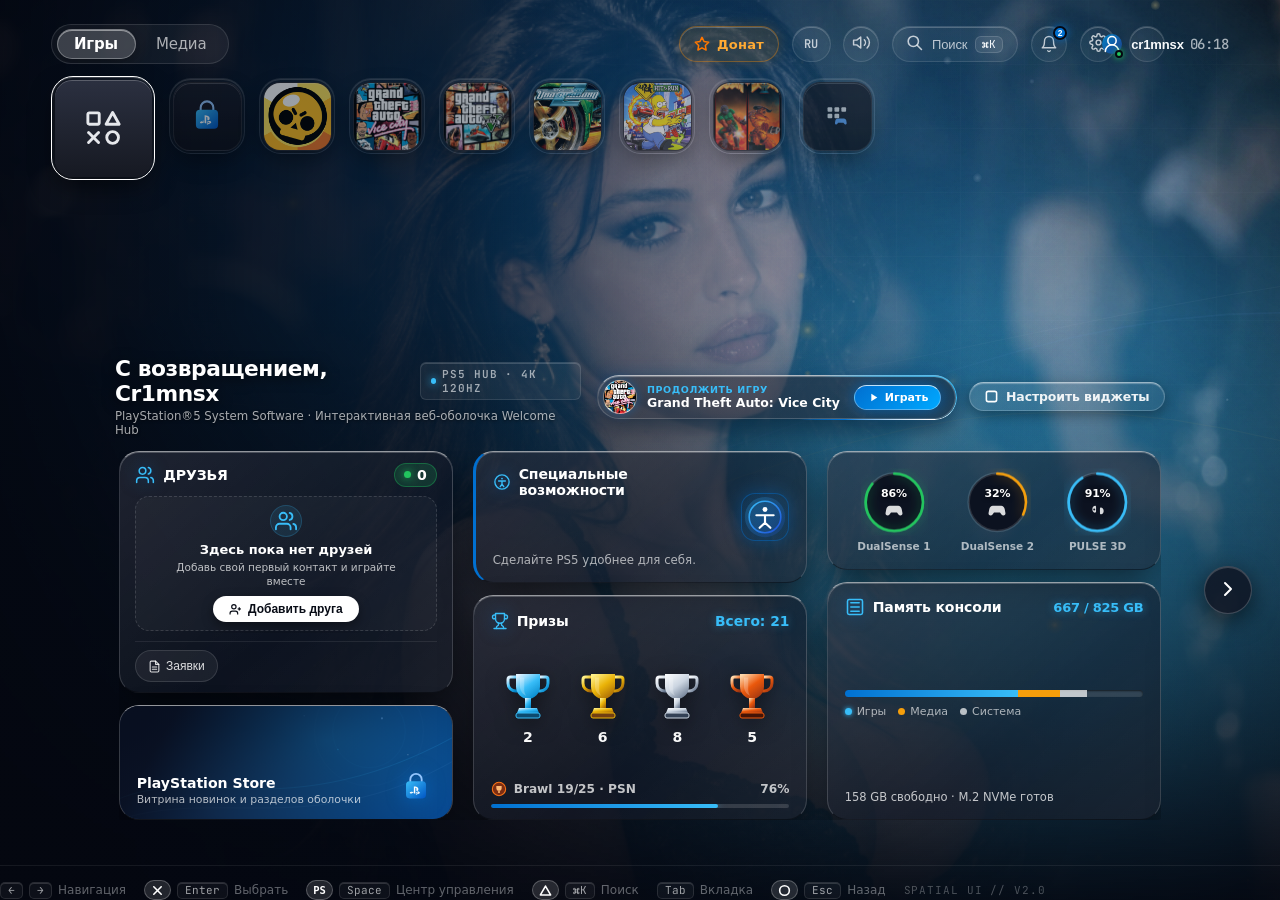
==== commit b00165a2: "feat(psn): bind Cr1mnsx PSN profile links (psn.gg & psnprofiles.com)" ====
--- a/index.html
+++ b/index.html
@@ -24,7 +24,7 @@
   <link rel="dns-prefetch" href="https://decapi.me" />
   <link rel="dns-prefetch" href="https://api.rss2json.com" />
   <link rel="dns-prefetch" href="https://cdn.brawlify.com" />
-  <link rel="stylesheet" href="css/style.css?v=20261125_live_sync" />
+  <link rel="stylesheet" href="css/style.css?v=20261125_psnprofiles" />
   <script>
     window.requestIdleCallback = window.requestIdleCallback || function(cb) {
       return setTimeout(function() {
@@ -1591,9 +1591,13 @@
             <div class="tc-id-info">
               <div class="tc-id-row">
                 <span class="tc-online-id" id="tcProfileOnlineId">Cr1mnsx</span>
-                <span class="tc-verified-pill" id="tcSyncPill">● PSN Live</span>
+                <span class="tc-verified-pill" id="tcSyncPill">● Brawl Live · Ждёт PSN</span>
               </div>
               <div class="tc-sync-timestamp" id="tcSyncTimestamp">Синхронизировано недавно</div>
+              <div class="tc-profile-links" id="tcProfileLinks">
+                <a class="tc-profile-ext-link" id="tcLinkPsngg" href="https://psn.gg/profile/Cr1mnsx" target="_blank" rel="noopener noreferrer">PSN.gg ↗</a>
+                <a class="tc-profile-ext-link" id="tcLinkPsnp" href="https://psnprofiles.com/Cr1mnsx" target="_blank" rel="noopener noreferrer">PSNProfiles ↗</a>
+              </div>
             </div>
           </div>
 
@@ -2015,6 +2019,6 @@
       document.getElementById('btnOpenFriendRequests')?.addEventListener('click', (e) => { e.stopPropagation(); openReq(); });
     });
   </script>
-  <script type="module" src="js/app.js?v=20261125_live_sync"></script>
+  <script type="module" src="js/app.js?v=20261125_psnprofiles"></script>
 </body>
 </html>
--- a/css/style.css
+++ b/css/style.css
@@ -6520,6 +6520,35 @@
   color: rgba(255, 255, 255, 0.5);
 }
 
+.tc-profile-links {
+  display: flex;
+  flex-wrap: wrap;
+  gap: 6px;
+  margin-top: 4px;
+}
+
+.tc-profile-ext-link {
+  display: inline-flex;
+  align-items: center;
+  gap: 4px;
+  padding: 2px 9px;
+  border-radius: 999px;
+  background: rgba(255, 255, 255, 0.06);
+  border: 1px solid rgba(255, 255, 255, 0.14);
+  color: #93c5fd;
+  font-size: 11px;
+  font-weight: 600;
+  text-decoration: none;
+  white-space: nowrap;
+  transition: background 0.18s ease, border-color 0.18s ease, color 0.18s ease;
+}
+
+.tc-profile-ext-link:hover {
+  background: rgba(56, 189, 248, 0.16);
+  border-color: rgba(56, 189, 248, 0.45);
+  color: #ffffff;
+}
+
 /* Level Cluster */
 .tc-level-cluster {
   display: flex;
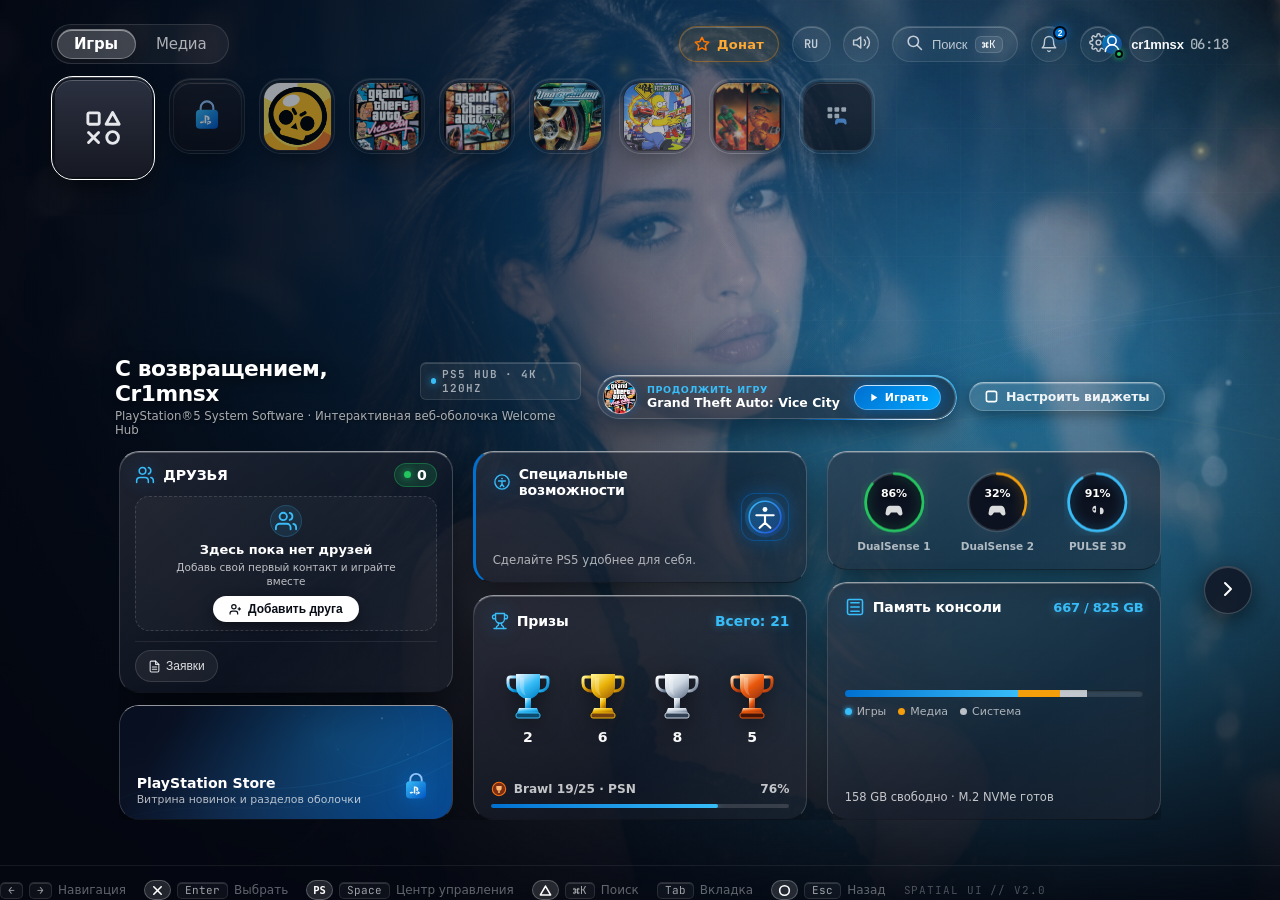
==== commit 1149d2d2: "feat(psn): sync real PlayStation trophy library (101 PSN games, Level 200, 2 Platinums)" ====
--- a/index.html
+++ b/index.html
@@ -24,7 +24,7 @@
   <link rel="dns-prefetch" href="https://decapi.me" />
   <link rel="dns-prefetch" href="https://api.rss2json.com" />
   <link rel="dns-prefetch" href="https://cdn.brawlify.com" />
-  <link rel="stylesheet" href="css/style.css?v=20261125_psnprofiles" />
+  <link rel="stylesheet" href="css/style.css?v=20261125_real_psn" />
   <script>
     window.requestIdleCallback = window.requestIdleCallback || function(cb) {
       return setTimeout(function() {
@@ -1585,7 +1585,7 @@
         <div class="tc-hero-card">
           <div class="tc-profile-identity">
             <div class="tc-avatar-wrap">
-              <img id="tcProfileAvatar" src="data:image/svg+xml;charset=utf-8,%3Csvg%20xmlns%3D%22http%3A%2F%2Fwww.w3.org%2F2000%2Fsvg%22%20viewBox%3D%220%200%20120%20120%22%3E%3Cdefs%3E%3ClinearGradient%20id%3D%22a%22%20x1%3D%220%22%20y1%3D%220%22%20x2%3D%221%22%20y2%3D%221%22%3E%3Cstop%20offset%3D%220%25%22%20stop-color%3D%22%2338bdf8%22%2F%3E%3Cstop%20offset%3D%2255%25%22%20stop-color%3D%22%230284c7%22%2F%3E%3Cstop%20offset%3D%22100%25%22%20stop-color%3D%22%230f172a%22%2F%3E%3C%2FlinearGradient%3E%3C%2Fdefs%3E%3Crect%20width%3D%22120%22%20height%3D%22120%22%20rx%3D%2260%22%20fill%3D%22url(%23a)%22%2F%3E%3Ccircle%20cx%3D%2260%22%20cy%3D%2245%22%20r%3D%2218%22%20fill%3D%22%23f8fafc%22%20opacity%3D%220.94%22%2F%3E%3Cpath%20d%3D%22M26%20104c0-18.8%2015.2-34%2034-34s34%2015.2%2034%2034%22%20fill%3D%22%23f8fafc%22%20opacity%3D%220.94%22%2F%3E%3C%2Fsvg%3E" alt="PSN Avatar" class="tc-avatar-img">
+              <img id="tcProfileAvatar" src="assets/brawl/avatars/player_avatar.webp" alt="PSN Avatar" class="tc-avatar-img" referrerpolicy="no-referrer" onerror="this.onerror=null;this.src='assets/brawl/avatars/player_avatar.webp';">
               <span class="tc-psplus-badge" title="PlayStation Plus">★</span>
             </div>
             <div class="tc-id-info">
@@ -2019,6 +2019,6 @@
       document.getElementById('btnOpenFriendRequests')?.addEventListener('click', (e) => { e.stopPropagation(); openReq(); });
     });
   </script>
-  <script type="module" src="js/app.js?v=20261125_psnprofiles"></script>
+  <script type="module" src="js/app.js?v=20261125_real_psn"></script>
 </body>
 </html>
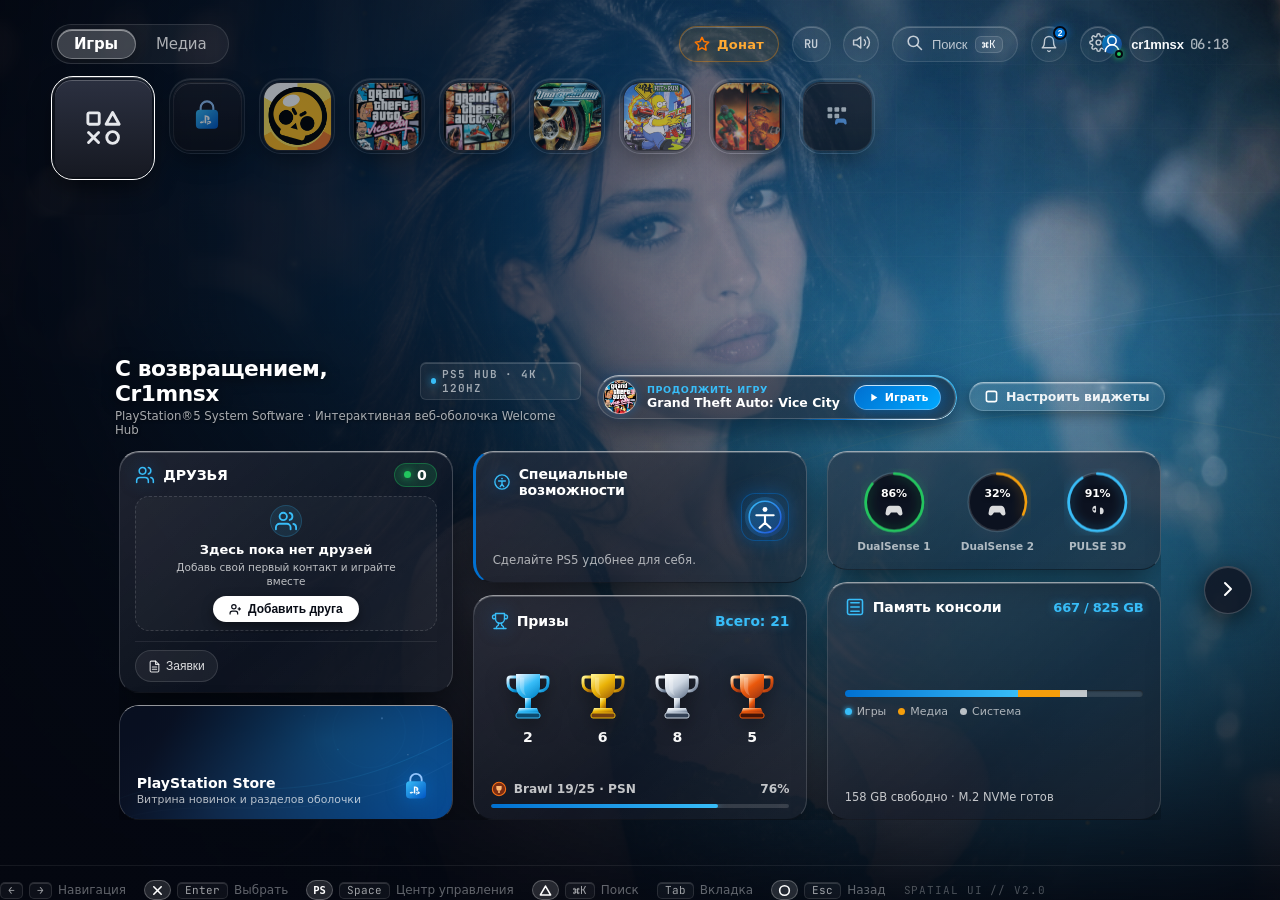
==== commit 098b8d7e: "feat(ui,perf): remove PSN.gg/PSNProfiles/sync pills and cache all PSN + Brawl icons locally" ====
--- a/index.html
+++ b/index.html
@@ -18,13 +18,13 @@
   <link rel="preconnect" href="https://www.youtube-nocookie.com" crossorigin />
   <link rel="preconnect" href="https://i.ytimg.com" crossorigin />
   <link rel="preconnect" href="https://i3.ytimg.com" crossorigin />
-  <link rel="preconnect" href="https://cdn.brawlify.com" crossorigin />
+  <link rel="preconnect" href="https://raw.githubusercontent.com" crossorigin />
   <link rel="dns-prefetch" href="https://www.twitch.tv" />
   <link rel="dns-prefetch" href="https://static-cdn.jtvnw.net" />
   <link rel="dns-prefetch" href="https://decapi.me" />
   <link rel="dns-prefetch" href="https://api.rss2json.com" />
-  <link rel="dns-prefetch" href="https://cdn.brawlify.com" />
-  <link rel="stylesheet" href="css/style.css?v=20261125_real_psn" />
+  <link rel="dns-prefetch" href="https://raw.githubusercontent.com" />
+  <link rel="stylesheet" href="css/style.css?v=20261125_fast_icons" />
   <script>
     window.requestIdleCallback = window.requestIdleCallback || function(cb) {
       return setTimeout(function() {
@@ -1568,14 +1568,6 @@
           <h2 class="tc-brand-title" id="tcDialogTitle">Коллекция призов</h2>
         </div>
         <div class="tc-top-actions">
-          <button type="button" class="tc-btn-action" id="btnTcLiveSetup">
-            <svg width="15" height="15" viewBox="0 0 24 24" fill="none" stroke="currentColor" stroke-width="2" stroke-linecap="round" stroke-linejoin="round"><circle cx="12" cy="12" r="3"/><path d="M19.4 15a1.65 1.65 0 0 0 .33 1.82l.06.06a2 2 0 1 1-2.83 2.83l-.06-.06a1.65 1.65 0 0 0-1.82-.33 1.65 1.65 0 0 0-1 1.51V21a2 2 0 1 1-4 0v-.09A1.65 1.65 0 0 0 9 19.4a1.65 1.65 0 0 0-1.82.33l-.06.06a2 2 0 1 1-2.83-2.83l.06-.06a1.65 1.65 0 0 0 .33-1.82 1.65 1.65 0 0 0-1.51-1H3a2 2 0 1 1 0-4h.09A1.65 1.65 0 0 0 4.6 9a1.65 1.65 0 0 0-.33-1.82l-.06-.06a2 2 0 1 1 2.83-2.83l.06.06a1.65 1.65 0 0 0 1.82.33H9a1.65 1.65 0 0 0 1-1.51V3a2 2 0 1 1 4 0v.09a1.65 1.65 0 0 0 1 1.51 1.65 1.65 0 0 0 1.82-.33l.06-.06a2 2 0 1 1 2.83 2.83l-.06.06a1.65 1.65 0 0 0-.33 1.82V9c.26.6.77 1.02 1.51 1H21a2 2 0 1 1 0 4h-.09c-.74-.02-1.25.4-1.51 1z"/></svg>
-            <span id="lblTcLiveSetup">Настроить PSN / Live</span>
-          </button>
-          <button type="button" class="tc-btn-action" id="btnSyncTrophiesTop">
-            <svg width="15" height="15" viewBox="0 0 24 24" fill="none" stroke="currentColor" stroke-width="2.2" stroke-linecap="round" stroke-linejoin="round"><path d="M21.5 2v6h-6M21.34 15.57a10 10 0 1 1-.57-8.38l5.67-5.67"/></svg>
-            <span id="lblSyncTrophiesTop">Синхронизировать</span>
-          </button>
           <button type="button" class="sber-tips-close-btn" id="btnTcClose" title="Закрыть (Esc)">✕</button>
         </div>
       </div>
@@ -1585,19 +1577,14 @@
         <div class="tc-hero-card">
           <div class="tc-profile-identity">
             <div class="tc-avatar-wrap">
-              <img id="tcProfileAvatar" src="assets/brawl/avatars/player_avatar.webp" alt="PSN Avatar" class="tc-avatar-img" referrerpolicy="no-referrer" onerror="this.onerror=null;this.src='assets/brawl/avatars/player_avatar.webp';">
+              <img id="tcProfileAvatar" src="assets/psn/avatar.png" alt="PSN Avatar" class="tc-avatar-img" referrerpolicy="no-referrer" onerror="this.onerror=null;this.src='assets/brawl/avatars/player_avatar.webp';">
               <span class="tc-psplus-badge" title="PlayStation Plus">★</span>
             </div>
             <div class="tc-id-info">
               <div class="tc-id-row">
                 <span class="tc-online-id" id="tcProfileOnlineId">Cr1mnsx</span>
-                <span class="tc-verified-pill" id="tcSyncPill">● Brawl Live · Ждёт PSN</span>
               </div>
               <div class="tc-sync-timestamp" id="tcSyncTimestamp">Синхронизировано недавно</div>
-              <div class="tc-profile-links" id="tcProfileLinks">
-                <a class="tc-profile-ext-link" id="tcLinkPsngg" href="https://psn.gg/profile/Cr1mnsx" target="_blank" rel="noopener noreferrer">PSN.gg ↗</a>
-                <a class="tc-profile-ext-link" id="tcLinkPsnp" href="https://psnprofiles.com/Cr1mnsx" target="_blank" rel="noopener noreferrer">PSNProfiles ↗</a>
-              </div>
             </div>
           </div>
 
@@ -1656,7 +1643,6 @@
         <div class="tc-section" id="tcRecentSection">
           <div class="tc-section-header">
             <h3 class="tc-section-title">Последние награды и навыки профиля</h3>
-            <span class="tc-section-hint">Brawl Stars · PlayStation · Браузерные игры</span>
           </div>
           <div class="tc-recent-scroll" id="tcRecentTrophiesList">
             <!-- Dynamically populated -->
@@ -2019,6 +2005,6 @@
       document.getElementById('btnOpenFriendRequests')?.addEventListener('click', (e) => { e.stopPropagation(); openReq(); });
     });
   </script>
-  <script type="module" src="js/app.js?v=20261125_real_psn"></script>
+  <script type="module" src="js/app.js?v=20261125_fast_icons"></script>
 </body>
 </html>
--- a/css/style.css
+++ b/css/style.css
@@ -6520,35 +6520,6 @@
   color: rgba(255, 255, 255, 0.5);
 }
 
-.tc-profile-links {
-  display: flex;
-  flex-wrap: wrap;
-  gap: 6px;
-  margin-top: 4px;
-}
-
-.tc-profile-ext-link {
-  display: inline-flex;
-  align-items: center;
-  gap: 4px;
-  padding: 2px 9px;
-  border-radius: 999px;
-  background: rgba(255, 255, 255, 0.06);
-  border: 1px solid rgba(255, 255, 255, 0.14);
-  color: #93c5fd;
-  font-size: 11px;
-  font-weight: 600;
-  text-decoration: none;
-  white-space: nowrap;
-  transition: background 0.18s ease, border-color 0.18s ease, color 0.18s ease;
-}
-
-.tc-profile-ext-link:hover {
-  background: rgba(56, 189, 248, 0.16);
-  border-color: rgba(56, 189, 248, 0.45);
-  color: #ffffff;
-}
-
 /* Level Cluster */
 .tc-level-cluster {
   display: flex;
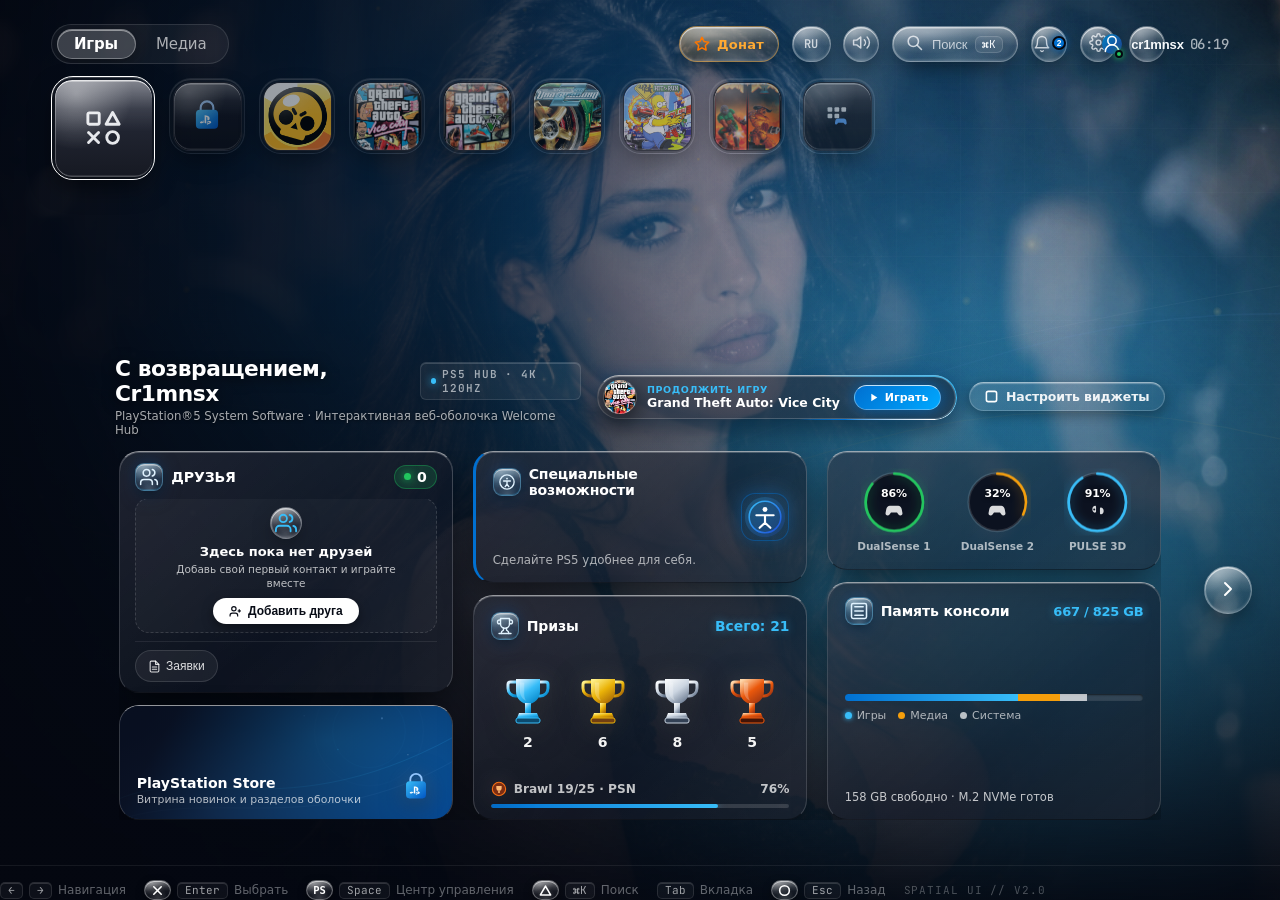
==== commit 643fd8cb: "feat(ui): Apple Liquid Glass v2 redesign, Brawl/Trophy polish & Twitch squad background" ====
--- a/index.html
+++ b/index.html
@@ -24,7 +24,7 @@
   <link rel="dns-prefetch" href="https://decapi.me" />
   <link rel="dns-prefetch" href="https://api.rss2json.com" />
   <link rel="dns-prefetch" href="https://raw.githubusercontent.com" />
-  <link rel="stylesheet" href="css/style.css?v=20261125_fast_icons" />
+  <link rel="stylesheet" href="css/style.css?v=20261125_twitch_gta" />
   <script>
     window.requestIdleCallback = window.requestIdleCallback || function(cb) {
       return setTimeout(function() {
@@ -844,7 +844,7 @@
               <span class="brawl-tag-val">2RGUQJQ0R</span>
               <span class="brawl-tag-copy-hint">Копировать</span>
             </button>
-            <span class="brawl-cb-telemetry" id="brawlTelemetryStatus">42 512 🏆 · 108 бойцов · В сети</span>
+            <span class="brawl-cb-telemetry" id="brawlTelemetryStatus">42 512 кубков · 108 бойцов · В сети</span>
           </div>
 
           <!-- Mode Switcher Tabs -->
@@ -939,10 +939,16 @@
                   <div class="brawl-filter-pills" id="brawlFilterPills" role="radiogroup" aria-label="Фильтр бойцов">
                     <span class="brawl-filter-indicator" id="brawlFilterIndicator" aria-hidden="true"></span>
                     <button type="button" class="brawl-filter-pill is-active" data-filter="all">Все (108)</button>
-                    <button type="button" class="brawl-filter-pill" data-filter="1000">1000+ 🏆</button>
+                    <button type="button" class="brawl-filter-pill" data-filter="1000">
+                      <svg width="12" height="12" viewBox="0 0 24 24" fill="#ffcc00" aria-hidden="true"><path d="M19 5h-2V3H7v2H5c-1.1 0-2 .9-2 2v1c0 2.55 1.92 4.63 4.39 4.94A5.01 5.01 0 0 0 11 15.9V19H8v2h8v-2h-3v-3.1c1.8-.3 3.32-1.5 3.61-3.06C19.08 12.63 21 10.55 21 8V7c0-1.1-.9-2-2-2z"/></svg>
+                      <span>1000+</span>
+                    </button>
                     <button type="button" class="brawl-filter-pill" data-filter="pwr11">Power 11</button>
                     <button type="button" class="brawl-filter-pill" data-filter="rank">Ранг 5+</button>
-                    <button type="button" class="brawl-filter-pill" data-filter="winstreak">Винстрики 🔥</button>
+                    <button type="button" class="brawl-filter-pill" data-filter="winstreak">
+                      <svg width="12" height="12" viewBox="0 0 24 24" fill="#ff6b4a" aria-hidden="true"><path d="M13.5 2.5c.3 2.7-1.1 4.4-2.6 5.9-1.3 1.3-2.4 2.5-2.4 4.6a3.5 3.5 0 0 0 7 0c0-1.1-.4-2.1-1-2.9 2.3 1.1 4 3.5 4 6.2A6.5 6.5 0 0 1 12 22a6.5 6.5 0 0 1-6.5-6.5c0-4.2 3-7 5.5-9.5 1-.9 1.9-2 2.5-3.5z"/></svg>
+                      <span>Винстрики</span>
+                    </button>
                   </div>
                   <div class="brawl-search-wrap">
                     <svg width="14" height="14" viewBox="0 0 24 24" fill="none" stroke="currentColor" stroke-width="2"><circle cx="11" cy="11" r="8"/><line x1="21" y1="21" x2="16.65" y2="16.65"/></svg>
@@ -1564,8 +1570,13 @@
       <!-- Top Action Bar -->
       <div class="tc-top-bar">
         <div class="tc-top-brand">
-          <span class="tc-brand-tag">PLAYSTATION® NETWORK</span>
-          <h2 class="tc-brand-title" id="tcDialogTitle">Коллекция призов</h2>
+          <div class="tc-brand-emblem" aria-hidden="true">
+            <svg width="20" height="20" viewBox="0 0 24 24" fill="none" stroke="currentColor" stroke-width="1.85" stroke-linecap="round" stroke-linejoin="round"><path d="M6 9H4.5a2.5 2.5 0 0 1 0-5H6"/><path d="M18 9h1.5a2.5 2.5 0 0 0 0-5H18"/><path d="M4 22h16"/><path d="M10 14.66V17c0 .55-.47.98-.97 1.21C7.85 18.75 7 20.24 7 22"/><path d="M14 14.66V17c0 .55.47.98.97 1.21C16.15 18.75 17 20.24 17 22"/><path d="M18 2H6v7a6 6 0 0 0 12 0V2Z"/></svg>
+          </div>
+          <div class="tc-brand-copy">
+            <span class="tc-brand-tag">PLAYSTATION® NETWORK</span>
+            <h2 class="tc-brand-title" id="tcDialogTitle">Коллекция призов</h2>
+          </div>
         </div>
         <div class="tc-top-actions">
           <button type="button" class="sber-tips-close-btn" id="btnTcClose" title="Закрыть (Esc)">✕</button>
@@ -2005,6 +2016,6 @@
       document.getElementById('btnOpenFriendRequests')?.addEventListener('click', (e) => { e.stopPropagation(); openReq(); });
     });
   </script>
-  <script type="module" src="js/app.js?v=20261125_fast_icons"></script>
+  <script type="module" src="js/app.js?v=20261125_twitch_gta"></script>
 </body>
 </html>
--- a/css/style.css
+++ b/css/style.css
@@ -10288,6 +10288,44 @@
   display: none !important;
 }
 
+/* Twitch Studio Background Framing & Liquid Glass Readability */
+body.view-twitch .ps5-bg-art {
+  background-position: center 42%;
+  filter: brightness(0.92) contrast(1.06) saturate(1.08);
+}
+
+body.view-twitch .ps5-bg-art.is-visible {
+  transform: scale(1.05);
+}
+
+body.view-twitch .ps5-bg-vignette {
+  background:
+    linear-gradient(to bottom, rgba(6, 7, 18, 0.58) 0%, rgba(6, 7, 18, 0.12) 24%, rgba(8, 7, 20, 0.2) 72%, rgba(5, 6, 15, 0.86) 100%),
+    radial-gradient(ellipse 92% 82% at 50% 48%, rgba(145, 70, 255, 0.03) 0%, rgba(5, 6, 16, 0.34) 94%);
+}
+
+body.view-twitch .ps5-twitch-control-bar,
+body.view-twitch .twitch-inline-sidebar,
+body.view-twitch .twitch-inline-chat-drawer,
+body.view-twitch .twitch-inline-meta-bar {
+  background: rgba(12, 13, 24, 0.44);
+  backdrop-filter: blur(18px) saturate(155%);
+  -webkit-backdrop-filter: blur(18px) saturate(155%);
+  border: 1px solid rgba(255, 255, 255, 0.16);
+  border-top-color: rgba(255, 255, 255, 0.26);
+  box-shadow: inset 0 1px 0 rgba(255, 255, 255, 0.18), 0 12px 32px rgba(0, 0, 0, 0.42);
+}
+
+.modal-twitch-fullscreen.active .sber-tips-backdrop {
+  background: rgba(6, 7, 16, 0.52);
+  backdrop-filter: blur(16px);
+  -webkit-backdrop-filter: blur(16px);
+}
+
+.modal-twitch-fullscreen .twitch-dialog-box {
+  background: rgba(11, 12, 22, 0.68);
+}
+
 body.view-youtube .ps5-youtube-view {
   display: flex;
 }
@@ -14607,3 +14645,1831 @@
     width: 100%;
   }
 }
+
+/* ==========================================================================
+   DESIGN & MOTION OVERHAUL: BRAWL STARS STAGE & PSN TROPHY VAULT
+   GPU-composited animations (transform/opacity), zero emoji UI, PS5 glass
+   ========================================================================== */
+
+/* ---------- 1. BRAWL STARS HUB & 3D SPOTLIGHT STAGE ---------- */
+.brawl-profile-card {
+  position: relative;
+  overflow: hidden;
+  background: linear-gradient(135deg, rgba(16, 23, 44, 0.88) 0%, rgba(10, 14, 26, 0.94) 100%);
+  border: 1px solid rgba(255, 204, 0, 0.24);
+  border-top: 1px solid rgba(255, 255, 255, 0.22);
+  box-shadow: 0 18px 42px rgba(0, 0, 0, 0.52), inset 0 1px 0 rgba(255, 255, 255, 0.14);
+}
+
+.brawl-profile-card::before {
+  content: "";
+  position: absolute;
+  inset: 0;
+  background: radial-gradient(520px circle at 8% 15%, rgba(255, 204, 0, 0.1), transparent 62%),
+              radial-gradient(420px circle at 92% 85%, rgba(56, 189, 248, 0.08), transparent 60%);
+  pointer-events: none;
+}
+
+.brawl-profile-online-dot::after {
+  content: "";
+  position: absolute;
+  inset: -4px;
+  border-radius: 50%;
+  border: 1.5px solid rgba(34, 197, 94, 0.75);
+  animation: brawlBeaconPulse 2.4s cubic-bezier(0.22, 1, 0.36, 1) infinite;
+  pointer-events: none;
+}
+
+@keyframes brawlBeaconPulse {
+  0% { transform: scale(0.85); opacity: 0.85; }
+  75%, 100% { transform: scale(2.1); opacity: 0; }
+}
+
+.brawl-prof-btn.is-primary {
+  position: relative;
+  overflow: hidden;
+}
+
+.brawl-prof-btn.is-primary::after {
+  content: "";
+  position: absolute;
+  inset: 0;
+  width: 45%;
+  background: linear-gradient(105deg, transparent 0%, rgba(255, 255, 255, 0.45) 50%, transparent 100%);
+  transform: translateX(-180%) skewX(-20deg);
+  transition: transform 0.65s cubic-bezier(0.22, 1, 0.36, 1);
+  pointer-events: none;
+}
+
+.brawl-prof-btn.is-primary:hover::after {
+  transform: translateX(290%) skewX(-20deg);
+}
+
+/* Telemetry Bento Bar */
+.brawl-stats-overview-bar {
+  grid-template-columns: repeat(auto-fit, minmax(192px, 1fr));
+  gap: 12px;
+}
+
+.brawl-stat-chip {
+  position: relative;
+  overflow: hidden;
+  padding: 13px 16px 14px;
+  background: linear-gradient(160deg, rgba(20, 25, 42, 0.82) 0%, rgba(12, 15, 26, 0.88) 100%);
+  border: 1px solid rgba(255, 255, 255, 0.1);
+  border-top: 1px solid rgba(255, 255, 255, 0.18);
+  box-shadow: 0 10px 26px rgba(0, 0, 0, 0.36), inset 0 1px 0 rgba(255, 255, 255, 0.08);
+  transition: transform 0.28s cubic-bezier(0.22, 1, 0.36, 1), border-color 0.25s ease, box-shadow 0.28s ease;
+  animation: brawlCardRise 0.44s cubic-bezier(0.22, 1, 0.36, 1) backwards;
+  animation-delay: calc(var(--stagger-idx, 0) * 40ms);
+}
+
+.brawl-stat-chip::before {
+  content: "";
+  position: absolute;
+  top: 0;
+  left: 16px;
+  right: 16px;
+  height: 1.5px;
+  background: linear-gradient(90deg, transparent, rgba(255, 255, 255, 0.32), transparent);
+  opacity: 0.65;
+  pointer-events: none;
+}
+
+.brawl-stat-chip.is-trophies::before {
+  background: linear-gradient(90deg, transparent, rgba(255, 204, 0, 0.8), transparent);
+}
+.brawl-stat-chip.is-roster::before {
+  background: linear-gradient(90deg, transparent, rgba(56, 189, 248, 0.75), transparent);
+}
+.brawl-stat-chip.is-fame::before {
+  background: linear-gradient(90deg, transparent, rgba(192, 132, 252, 0.85), transparent);
+}
+.brawl-stat-chip.is-ranked::before {
+  background: linear-gradient(90deg, transparent, rgba(34, 211, 238, 0.85), transparent);
+}
+.brawl-stat-chip.is-club::before {
+  background: linear-gradient(90deg, transparent, rgba(251, 113, 133, 0.8), transparent);
+}
+.brawl-stat-chip.is-wins::before {
+  background: linear-gradient(90deg, transparent, rgba(74, 222, 128, 0.8), transparent);
+}
+
+.brawl-stat-chip:hover {
+  transform: translateY(-3px);
+  border-color: rgba(255, 255, 255, 0.26);
+  box-shadow: 0 16px 34px rgba(0, 0, 0, 0.52);
+}
+
+.brawl-sc-head {
+  display: flex;
+  align-items: center;
+  gap: 6px;
+  margin-bottom: 2px;
+}
+
+.brawl-sc-icon {
+  width: 20px;
+  height: 20px;
+  border-radius: 6px;
+  display: inline-flex;
+  align-items: center;
+  justify-content: center;
+  background: rgba(255, 255, 255, 0.08);
+  color: rgba(255, 255, 255, 0.85);
+}
+
+.brawl-stat-chip.is-trophies .brawl-sc-icon { color: #ffcc00; background: rgba(255, 204, 0, 0.14); }
+.brawl-stat-chip.is-roster .brawl-sc-icon { color: #38bdf8; background: rgba(56, 189, 248, 0.14); }
+.brawl-stat-chip.is-fame .brawl-sc-icon { color: #c084fc; background: rgba(192, 132, 252, 0.16); }
+.brawl-stat-chip.is-ranked .brawl-sc-icon { color: #22d3ee; background: rgba(34, 211, 238, 0.15); }
+.brawl-stat-chip.is-club .brawl-sc-icon { color: #fb7185; background: rgba(251, 113, 133, 0.15); }
+.brawl-stat-chip.is-wins .brawl-sc-icon { color: #4ade80; background: rgba(74, 222, 128, 0.14); }
+
+.brawl-sc-icon svg {
+  width: 12px;
+  height: 12px;
+}
+
+.brawl-sc-kicker {
+  font-size: 10px;
+  font-weight: 700;
+  letter-spacing: 0.08em;
+  color: rgba(255, 255, 255, 0.52);
+}
+
+.brawl-sc-val {
+  font-size: 19px;
+  line-height: 1.15;
+  font-variant-numeric: tabular-nums;
+}
+
+.brawl-sc-denom {
+  font-size: 13px;
+  font-weight: 600;
+  color: rgba(255, 255, 255, 0.45);
+}
+
+.brawl-sc-subpills {
+  display: flex;
+  align-items: center;
+  gap: 5px;
+  flex-wrap: wrap;
+  margin-top: 2px;
+}
+
+.brawl-sc-subpill {
+  padding: 2px 6px;
+  border-radius: 6px;
+  background: rgba(255, 255, 255, 0.06);
+  border: 1px solid rgba(255, 255, 255, 0.08);
+  font-size: 10px;
+  font-weight: 600;
+  color: rgba(255, 255, 255, 0.72);
+  font-variant-numeric: tabular-nums;
+  white-space: nowrap;
+}
+
+/* 3D Character Spotlight Stage */
+.brawl-spotlight-card {
+  background: linear-gradient(155deg, rgba(16, 22, 40, 0.88) 0%, rgba(10, 13, 24, 0.94) 100%);
+  border: 1px solid rgba(255, 255, 255, 0.14);
+  border-top: 1px solid rgba(255, 255, 255, 0.24);
+  box-shadow: 0 24px 56px rgba(0, 0, 0, 0.58), inset 0 1px 0 rgba(255, 255, 255, 0.14);
+}
+
+.brawl-spotlight-inner {
+  grid-template-columns: minmax(280px, 355px) 1fr;
+  min-height: 336px;
+  background: radial-gradient(620px circle at 20% 48%, var(--spotlight-glow, rgba(255, 204, 0, 0.18)), transparent 65%);
+}
+
+.brawl-spotlight-visual {
+  position: relative;
+  overflow: hidden;
+  padding: 18px 18px 26px;
+}
+
+.brawl-spotlight-watermark {
+  position: absolute;
+  inset: 0;
+  display: flex;
+  align-items: center;
+  justify-content: center;
+  font-size: clamp(54px, 6.2vw, 98px);
+  font-weight: 900;
+  letter-spacing: -0.04em;
+  text-transform: uppercase;
+  color: transparent;
+  -webkit-text-stroke: 1.5px rgba(255, 255, 255, 0.08);
+  user-select: none;
+  pointer-events: none;
+  transform: translate3d(0, -14px, 0);
+  white-space: nowrap;
+}
+
+.brawl-spotlight-aura {
+  width: 280px;
+  height: 280px;
+  background: radial-gradient(circle, var(--spotlight-glow, rgba(255, 204, 0, 0.36)) 0%, rgba(255, 255, 255, 0.05) 42%, transparent 72%);
+  filter: none !important;
+  animation: brawlAuraPulseGpu 4.2s ease-in-out infinite;
+}
+
+@keyframes brawlAuraPulseGpu {
+  0%, 100% { transform: scale(0.96); opacity: 0.75; }
+  50% { transform: scale(1.06); opacity: 1; }
+}
+
+/* Holographic Arena Reticle Rings */
+.brawl-arena-ring {
+  position: absolute;
+  bottom: 28px;
+  left: 50%;
+  border-radius: 50%;
+  pointer-events: none;
+  z-index: 1;
+}
+
+.brawl-arena-ring--outer {
+  width: 248px;
+  height: 248px;
+  margin-left: -124px;
+  margin-bottom: -98px;
+  border: 1.5px dashed color-mix(in srgb, var(--spotlight-color, #ffcc00) 52%, transparent);
+  transform: rotateX(72deg) rotateZ(0deg);
+  animation: brawlRingSpinOuter 28s linear infinite;
+  opacity: 0.75;
+}
+
+.brawl-arena-ring--inner {
+  width: 186px;
+  height: 186px;
+  margin-left: -93px;
+  margin-bottom: -68px;
+  border: 1px solid rgba(255, 255, 255, 0.28);
+  box-shadow: inset 0 0 18px var(--spotlight-glow, rgba(255, 204, 0, 0.25));
+  transform: rotateX(72deg) rotateZ(0deg);
+  animation: brawlRingSpinInner 20s linear infinite reverse;
+  opacity: 0.85;
+}
+
+@keyframes brawlRingSpinOuter {
+  from { transform: rotateX(72deg) rotateZ(0deg); }
+  to { transform: rotateX(72deg) rotateZ(360deg); }
+}
+
+@keyframes brawlRingSpinInner {
+  from { transform: rotateX(72deg) rotateZ(0deg); }
+  to { transform: rotateX(72deg) rotateZ(360deg); }
+}
+
+/* Stage Floating Light Sparks */
+.brawl-stage-sparks {
+  position: absolute;
+  inset: 0;
+  pointer-events: none;
+  z-index: 1;
+}
+
+.brawl-stage-spark {
+  position: absolute;
+  width: 4px;
+  height: 4px;
+  border-radius: 50%;
+  background: var(--spotlight-color, #ffcc00);
+  box-shadow: 0 0 8px var(--spotlight-color, #ffcc00);
+  opacity: 0;
+  animation: brawlSparkRise 4.6s cubic-bezier(0.22, 1, 0.36, 1) infinite;
+}
+
+.brawl-stage-spark:nth-child(1) { left: 26%; bottom: 56px; animation-delay: 0s; }
+.brawl-stage-spark:nth-child(2) { left: 72%; bottom: 64px; animation-delay: 1.5s; }
+.brawl-stage-spark:nth-child(3) { left: 48%; bottom: 44px; animation-delay: 3.1s; }
+
+@keyframes brawlSparkRise {
+  0% { transform: translate3d(0, 0, 0) scale(0.6); opacity: 0; }
+  25% { opacity: 0.85; }
+  100% { transform: translate3d(0, -140px, 0) scale(1.1); opacity: 0; }
+}
+
+.brawl-spotlight-hero-img {
+  max-height: 282px;
+  filter: drop-shadow(0 22px 28px rgba(0, 0, 0, 0.78));
+  will-change: transform;
+  animation: brawlHeroFloatGpu 4.4s ease-in-out infinite;
+}
+
+@keyframes brawlHeroFloatGpu {
+  0%, 100% { transform: translate3d(0, 0, 0); }
+  50% { transform: translate3d(0, -8px, 0); }
+}
+
+@keyframes brawlHeroEntrance {
+  0% { transform: translate3d(0, 22px, 0) scale(0.86); opacity: 0; }
+  60% { transform: translate3d(0, -5px, 0) scale(1.035); opacity: 1; }
+  100% { transform: translate3d(0, 0, 0) scale(1); opacity: 1; }
+}
+
+.brawl-spotlight-pedestal {
+  bottom: 14px;
+  width: 236px;
+  height: 36px;
+  filter: none !important;
+  background: none;
+  display: flex;
+  align-items: center;
+  justify-content: center;
+}
+
+.brawl-pedestal-ring {
+  position: absolute;
+  inset: 0;
+  border-radius: 50%;
+  border: 1.5px solid color-mix(in srgb, var(--spotlight-color, #ffcc00) 55%, rgba(255, 255, 255, 0.25));
+  background: radial-gradient(ellipse at center, var(--spotlight-glow, rgba(255, 204, 0, 0.34)) 0%, rgba(255, 255, 255, 0.06) 52%, transparent 74%);
+  box-shadow: 0 8px 24px rgba(0, 0, 0, 0.55);
+}
+
+.brawl-pedestal-core {
+  width: 140px;
+  height: 18px;
+  border-radius: 50%;
+  background: radial-gradient(ellipse at center, rgba(255, 255, 255, 0.32), transparent 72%);
+  opacity: 0.7;
+}
+
+.brawl-spotlight-details {
+  padding: 20px 28px;
+  gap: 11px;
+}
+
+.brawl-spotlight-details.is-entering {
+  animation: brawlDetailsIn 0.34s cubic-bezier(0.22, 1, 0.36, 1) both;
+}
+
+@keyframes brawlDetailsIn {
+  from { opacity: 0; transform: translate3d(10px, 0, 0); }
+  to { opacity: 1; transform: translate3d(0, 0, 0); }
+}
+
+.brawl-spotlight-title {
+  font-size: clamp(32px, 3vw, 44px);
+  line-height: 1.02;
+  letter-spacing: -0.03em;
+}
+
+.brawl-big-trophy-display,
+.brawl-pwr-badge,
+.brawl-streak-badge {
+  display: inline-flex;
+  align-items: center;
+  gap: 7px;
+}
+
+.brawl-btd-icon {
+  display: inline-flex;
+  color: #ffcc00;
+}
+
+.brawl-pwr-badge.is-pwr11 {
+  position: relative;
+  overflow: hidden;
+  border: 1px solid rgba(216, 180, 254, 0.5);
+  box-shadow: 0 6px 18px rgba(124, 58, 237, 0.38);
+}
+
+.brawl-pwr-badge.is-pwr11::after {
+  content: "";
+  position: absolute;
+  inset: 0;
+  width: 50%;
+  background: linear-gradient(105deg, transparent, rgba(255, 255, 255, 0.35), transparent);
+  animation: btnShimmerSweep 5s cubic-bezier(0.22, 1, 0.36, 1) infinite;
+  pointer-events: none;
+}
+
+.brawl-streak-icon {
+  display: inline-flex;
+  color: #ff6b4a;
+}
+
+/* Personal Record Progress Meter */
+.brawl-record-meter {
+  display: flex;
+  align-items: center;
+  gap: 12px;
+  max-width: 440px;
+}
+
+.brawl-record-track {
+  flex: 1;
+  height: 5px;
+  border-radius: 999px;
+  background: rgba(255, 255, 255, 0.1);
+  overflow: hidden;
+}
+
+.brawl-record-fill {
+  height: 100%;
+  width: 100%;
+  border-radius: 999px;
+  background: linear-gradient(90deg, #f59e0b, #fde047);
+  transform-origin: left center;
+  transform: scaleX(var(--record-scale, 1));
+  transition: transform 0.55s cubic-bezier(0.22, 1, 0.36, 1);
+  animation: tcScaleBarIn 0.55s cubic-bezier(0.22, 1, 0.36, 1) both;
+}
+
+.brawl-record-pct {
+  font-size: 11px;
+  font-weight: 700;
+  color: rgba(255, 255, 255, 0.6);
+  font-variant-numeric: tabular-nums;
+  white-space: nowrap;
+}
+
+/* Ability Loadout Modules (No 110px Truncation!) */
+.brawl-hero-loadout {
+  display: grid;
+  grid-template-columns: repeat(2, minmax(0, 1fr));
+  gap: 10px;
+}
+
+@media (max-width: 600px) {
+  .brawl-hero-loadout {
+    grid-template-columns: 1fr;
+  }
+}
+
+.brawl-loadout-item {
+  padding: 10px 13px;
+  background: rgba(255, 255, 255, 0.045);
+  border: 1px solid rgba(255, 255, 255, 0.11);
+  border-radius: 13px;
+  transition: transform 0.22s cubic-bezier(0.22, 1, 0.36, 1), border-color 0.22s ease, background 0.22s ease;
+}
+
+.brawl-loadout-item:hover {
+  transform: translateY(-2px);
+  background: rgba(255, 255, 255, 0.08);
+  border-color: rgba(255, 255, 255, 0.24);
+}
+
+.brawl-loadout-item.is-hypercharge {
+  position: relative;
+  overflow: hidden;
+  border-color: rgba(250, 204, 21, 0.45);
+  background: linear-gradient(135deg, rgba(250, 204, 21, 0.14), rgba(168, 85, 247, 0.12));
+}
+
+.brawl-loadout-icon {
+  width: 30px;
+  height: 30px;
+  border-radius: 9px;
+  flex-shrink: 0;
+  display: inline-flex;
+  align-items: center;
+  justify-content: center;
+  background: rgba(255, 255, 255, 0.07);
+  color: #e2e8f0;
+}
+
+.brawl-loadout-icon.is-gadget { color: #38bdf8; background: rgba(56, 189, 248, 0.14); }
+.brawl-loadout-icon.is-sp { color: #fbbf24; background: rgba(251, 191, 36, 0.15); }
+.brawl-loadout-icon.is-hc { color: #c084fc; background: rgba(192, 132, 252, 0.18); }
+.brawl-loadout-icon.is-gear { color: #94a3b8; background: rgba(148, 163, 184, 0.15); }
+
+.brawl-loadout-text {
+  min-width: 0;
+  flex: 1;
+}
+
+.brawl-lt-sub {
+  max-width: none !important;
+  white-space: normal !important;
+  overflow: visible !important;
+  text-overflow: clip !important;
+  font-size: 11.5px;
+  line-height: 1.28;
+}
+
+/* Top-7 Quick Switcher Pills with Portraits */
+.brawl-ts-btn {
+  padding: 5px 10px 5px 6px;
+  border-radius: 11px;
+  gap: 7px;
+}
+
+.brawl-ts-avatar {
+  width: 20px;
+  height: 20px;
+  border-radius: 6px;
+  object-fit: cover;
+  border: 1px solid rgba(255, 255, 255, 0.22);
+  background: #141728;
+  flex-shrink: 0;
+}
+
+.brawl-ts-btn.is-active .brawl-ts-avatar {
+  border-color: #ffcc00;
+}
+
+/* Filter Pills Alignment */
+.brawl-filter-pill {
+  display: inline-flex;
+  align-items: center;
+  gap: 5px;
+}
+
+/* Roster Grid Card Polish */
+.brawler-grid-card {
+  position: relative;
+  transition: transform 0.26s cubic-bezier(0.22, 1, 0.36, 1),
+              border-color 0.22s ease,
+              box-shadow 0.26s cubic-bezier(0.22, 1, 0.36, 1);
+}
+
+.brawler-grid-card.is-stagger-enter {
+  animation: brawlCardRise 0.38s cubic-bezier(0.22, 1, 0.36, 1) backwards;
+  animation-delay: var(--card-stagger, 0ms);
+}
+
+@keyframes brawlCardRise {
+  from { opacity: 0; transform: translate3d(0, 12px, 0) scale(0.98); }
+  to { opacity: 1; transform: translate3d(0, 0, 0) scale(1); }
+}
+
+.brawler-card-rarity-bar {
+  position: absolute;
+  top: 0;
+  left: 0;
+  right: 0;
+  height: 2.5px;
+  background: var(--card-accent, #ffcc00);
+  opacity: 0.78;
+  z-index: 2;
+}
+
+.brawler-card-thumb-wrap::after {
+  content: "";
+  position: absolute;
+  inset: 0;
+  width: 60%;
+  background: linear-gradient(105deg, transparent, rgba(255, 255, 255, 0.22), transparent);
+  transform: translateX(-180%) skewX(-18deg);
+  transition: transform 0.6s cubic-bezier(0.22, 1, 0.36, 1);
+  pointer-events: none;
+  z-index: 2;
+}
+
+.brawler-grid-card:hover .brawler-card-thumb-wrap::after {
+  transform: translateX(280%) skewX(-18deg);
+}
+
+.brawler-card-streak {
+  display: inline-flex;
+  align-items: center;
+  gap: 3px;
+}
+
+.brawler-card-streak svg,
+.brawler-card-trophies svg {
+  flex-shrink: 0;
+}
+
+.brawler-card-trophies svg {
+  color: #ffcc00;
+}
+
+/* Battle History Polish */
+.brawl-battle-card {
+  position: relative;
+  overflow: hidden;
+  grid-template-columns: 118px minmax(210px, 1fr) 160px auto;
+}
+
+.brawl-battle-card.is-stagger-enter {
+  animation: brawlCardRise 0.36s cubic-bezier(0.22, 1, 0.36, 1) backwards;
+  animation-delay: var(--battle-stagger, 0ms);
+}
+
+.brawl-battle-card.is-win {
+  background: linear-gradient(90deg, rgba(22, 163, 74, 0.14) 0%, rgba(18, 20, 32, 0.78) 34%);
+}
+
+.brawl-battle-card.is-loss {
+  background: linear-gradient(90deg, rgba(220, 38, 38, 0.13) 0%, rgba(18, 20, 32, 0.78) 34%);
+}
+
+.bbc-rp-delta {
+  display: inline-flex;
+  align-items: center;
+  gap: 5px;
+}
+
+.bbc-vs-pill {
+  font-size: 9.5px;
+  font-weight: 800;
+  letter-spacing: 0.08em;
+  color: rgba(255, 255, 255, 0.45);
+  padding: 2px 6px;
+  border-radius: 999px;
+  background: rgba(255, 255, 255, 0.05);
+  border: 1px solid rgba(255, 255, 255, 0.08);
+}
+
+/* ---------- 2. PSN TROPHY COLLECTION VAULT (.tc-*) ---------- */
+.modal-tc-fullscreen .tc-dialog-box {
+  background: linear-gradient(170deg, rgba(14, 20, 36, 0.98) 0%, rgba(7, 10, 19, 0.99) 100%);
+  border: 1px solid rgba(255, 255, 255, 0.14);
+  border-top: 1px solid rgba(255, 255, 255, 0.24);
+  box-shadow: 0 36px 96px rgba(0, 0, 0, 0.88), inset 0 1px 0 rgba(255, 255, 255, 0.16);
+  transform: translate3d(0, 16px, 0) scale(0.982);
+  opacity: 0;
+  transition: transform 0.38s cubic-bezier(0.16, 1, 0.3, 1), opacity 0.28s ease;
+}
+
+.modal-tc-fullscreen.active .tc-dialog-box {
+  transform: translate3d(0, 0, 0) scale(1);
+  opacity: 1;
+}
+
+.modal-tc-fullscreen .tc-dialog-box::before {
+  content: "";
+  position: absolute;
+  top: -120px;
+  left: 18%;
+  right: 18%;
+  height: 240px;
+  background: radial-gradient(ellipse at center, rgba(56, 189, 248, 0.18), transparent 72%);
+  pointer-events: none;
+  z-index: 0;
+}
+
+.tc-top-bar,
+.tc-scrollable-body {
+  position: relative;
+  z-index: 1;
+}
+
+.tc-top-brand {
+  flex-direction: row !important;
+  align-items: center;
+  gap: 14px !important;
+}
+
+.tc-brand-emblem {
+  width: 40px;
+  height: 40px;
+  border-radius: 12px;
+  display: inline-flex;
+  align-items: center;
+  justify-content: center;
+  background: linear-gradient(135deg, rgba(56, 189, 248, 0.22), rgba(0, 112, 209, 0.22));
+  border: 1px solid rgba(56, 189, 248, 0.4);
+  color: #7dd3fc;
+  box-shadow: 0 8px 20px rgba(0, 112, 209, 0.25);
+  flex-shrink: 0;
+}
+
+.tc-brand-copy {
+  display: flex;
+  flex-direction: column;
+  gap: 2px;
+}
+
+/* Trophy Vault Hero Card */
+.tc-hero-card {
+  position: relative;
+  overflow: hidden;
+  flex-shrink: 0;
+  background: linear-gradient(135deg, rgba(255, 255, 255, 0.065) 0%, rgba(15, 23, 42, 0.5) 100%);
+  border: 1px solid rgba(255, 255, 255, 0.13);
+  border-top: 1px solid rgba(255, 255, 255, 0.24);
+  box-shadow: 0 18px 44px rgba(0, 0, 0, 0.42), inset 0 1px 0 rgba(255, 255, 255, 0.14);
+}
+
+.tc-section {
+  flex-shrink: 0;
+}
+
+.tc-hero-card::before {
+  content: "";
+  position: absolute;
+  inset: 0;
+  background: radial-gradient(460px circle at 10% 10%, rgba(56, 189, 248, 0.12), transparent 60%),
+              radial-gradient(420px circle at 88% 85%, rgba(245, 158, 11, 0.09), transparent 62%);
+  pointer-events: none;
+}
+
+.tc-avatar-img {
+  border: 2px solid rgba(125, 211, 252, 0.55);
+  box-shadow: 0 0 0 4px rgba(56, 189, 248, 0.1), 0 10px 24px rgba(0, 0, 0, 0.55);
+}
+
+.tc-level-cluster {
+  background: rgba(6, 10, 20, 0.55);
+  border: 1px solid rgba(255, 255, 255, 0.1);
+  box-shadow: inset 0 1px 0 rgba(255, 255, 255, 0.06);
+}
+
+.tc-level-val,
+.tc-cup-stat-val,
+.tc-progress-pct,
+.tc-game-progress-val {
+  font-variant-numeric: tabular-nums;
+}
+
+.tc-level-progress-bar {
+  position: relative;
+  background: linear-gradient(90deg, #d97706, #f59e0b, #fde047);
+  transform-origin: left center;
+  transition: width 0.55s cubic-bezier(0.16, 1, 0.3, 1);
+}
+
+.tc-level-progress-bar.is-animating {
+  animation: tcScaleBarIn 0.78s cubic-bezier(0.16, 1, 0.3, 1) both;
+}
+
+.tc-level-progress-bar::after {
+  content: "";
+  position: absolute;
+  right: 0;
+  top: 0;
+  bottom: 0;
+  width: 14px;
+  background: linear-gradient(90deg, transparent, rgba(255, 255, 255, 0.85));
+  border-radius: 3px;
+}
+
+/* Tier Cup Tiles */
+.tc-cup-stat {
+  position: relative;
+  overflow: hidden;
+  padding: 12px 6px;
+  border-radius: 14px;
+  background: rgba(255, 255, 255, 0.035);
+  border: 1px solid rgba(255, 255, 255, 0.08);
+  transition: transform 0.25s cubic-bezier(0.22, 1, 0.36, 1), border-color 0.25s ease, background 0.25s ease;
+}
+
+.tc-cup-stat--total {
+  background: linear-gradient(155deg, rgba(255, 255, 255, 0.075), rgba(255, 255, 255, 0.025));
+  border-color: rgba(255, 255, 255, 0.14);
+}
+.tc-cup-stat--plat {
+  background: linear-gradient(155deg, rgba(56, 189, 248, 0.14), rgba(15, 23, 42, 0.5));
+  border-color: rgba(56, 189, 248, 0.32);
+}
+.tc-cup-stat--gold {
+  background: linear-gradient(155deg, rgba(245, 158, 11, 0.13), rgba(15, 23, 42, 0.5));
+  border-color: rgba(245, 158, 11, 0.28);
+}
+.tc-cup-stat--silver {
+  background: linear-gradient(155deg, rgba(203, 213, 225, 0.12), rgba(15, 23, 42, 0.5));
+  border-color: rgba(203, 213, 225, 0.24);
+}
+.tc-cup-stat--bronze {
+  background: linear-gradient(155deg, rgba(234, 88, 12, 0.13), rgba(15, 23, 42, 0.5));
+  border-color: rgba(234, 88, 12, 0.26);
+}
+
+.tc-cup-stat:hover {
+  transform: translateY(-3px);
+}
+
+.tc-cup-svg {
+  transition: transform 0.32s cubic-bezier(0.22, 1, 0.36, 1);
+}
+
+.tc-cup-stat:hover .tc-cup-svg {
+  transform: translateY(-2px) scale(1.08);
+}
+
+/* Recent Trophies Cards */
+.tc-recent-card {
+  position: relative;
+  overflow: hidden;
+  flex: 0 0 clamp(260px, 25vw, 315px);
+  padding: 13px 15px;
+  border-radius: 15px;
+  background: rgba(255, 255, 255, 0.045);
+  border: 1px solid rgba(255, 255, 255, 0.09);
+  border-left-width: 3px;
+}
+
+.tc-recent-card.is-stagger-enter {
+  animation: tcCardRise 0.38s cubic-bezier(0.22, 1, 0.36, 1) backwards;
+  animation-delay: var(--tc-stagger, 0ms);
+}
+
+@keyframes tcCardRise {
+  from { opacity: 0; transform: translate3d(0, 12px, 0); }
+  to { opacity: 1; transform: translate3d(0, 0, 0); }
+}
+
+.tc-recent-card.is-grade-platinum { border-left-color: #38bdf8; }
+.tc-recent-card.is-grade-gold { border-left-color: #fbbf24; }
+.tc-recent-card.is-grade-silver { border-left-color: #cbd5e1; }
+.tc-recent-card.is-grade-bronze { border-left-color: #fb923c; }
+
+.tc-recent-icon-wrap {
+  position: relative;
+  width: 50px;
+  height: 50px;
+  flex-shrink: 0;
+}
+
+.tc-recent-icon {
+  width: 50px;
+  height: 50px;
+  border-radius: 12px;
+  border: 1px solid rgba(255, 255, 255, 0.16);
+}
+
+.tc-recent-grade-dot {
+  position: absolute;
+  right: -5px;
+  bottom: -5px;
+  width: 20px;
+  height: 20px;
+  border-radius: 7px;
+  background: #0c1222;
+  border: 1px solid rgba(255, 255, 255, 0.18);
+  display: inline-flex;
+  align-items: center;
+  justify-content: center;
+  box-shadow: 0 3px 8px rgba(0, 0, 0, 0.65);
+}
+
+.tc-recent-info {
+  flex: 1;
+  min-width: 0;
+}
+
+.tc-recent-meta-row {
+  display: flex;
+  align-items: center;
+  justify-content: space-between;
+  gap: 8px;
+  margin-top: 2px;
+}
+
+.tc-recent-tier-tag {
+  font-size: 9.5px;
+  font-weight: 700;
+  letter-spacing: 0.04em;
+  padding: 1.5px 6px;
+  border-radius: 6px;
+  background: rgba(255, 255, 255, 0.07);
+  color: rgba(255, 255, 255, 0.75);
+}
+
+.tc-recent-tier-tag.is-grade-platinum { color: #7dd3fc; background: rgba(56, 189, 248, 0.16); }
+.tc-recent-tier-tag.is-grade-gold { color: #fcd34d; background: rgba(245, 158, 11, 0.16); }
+.tc-recent-tier-tag.is-grade-silver { color: #e2e8f0; background: rgba(203, 213, 225, 0.14); }
+.tc-recent-tier-tag.is-grade-bronze { color: #fdba74; background: rgba(234, 88, 12, 0.16); }
+
+/* Games Grid & Cards */
+.tc-games-grid {
+  grid-template-columns: repeat(auto-fill, minmax(305px, 1fr));
+  gap: 14px;
+}
+
+.tc-game-card {
+  padding: 14px 16px;
+  border-radius: 16px;
+  background: rgba(15, 21, 38, 0.72);
+  border: 1px solid rgba(255, 255, 255, 0.1);
+  align-items: center;
+}
+
+.tc-game-card.is-stagger-enter {
+  animation: tcCardRise 0.36s cubic-bezier(0.22, 1, 0.36, 1) backwards;
+  animation-delay: var(--tc-stagger, 0ms);
+}
+
+.tc-game-card-ambience {
+  position: absolute;
+  inset: 0;
+  background-size: cover;
+  background-position: center;
+  opacity: 0.1;
+  transform: scale(1.18);
+  filter: blur(22px) saturate(1.25);
+  transition: opacity 0.32s ease;
+  pointer-events: none;
+  z-index: 0;
+}
+
+.tc-game-card:hover .tc-game-card-ambience {
+  opacity: 0.2;
+}
+
+.tc-game-thumb-wrap,
+.tc-game-details {
+  position: relative;
+  z-index: 2;
+}
+
+.tc-game-thumb-wrap {
+  width: 68px;
+  height: 68px;
+  flex-shrink: 0;
+}
+
+.tc-game-thumb {
+  width: 68px;
+  height: 68px;
+  border-radius: 12px;
+  box-shadow: 0 6px 16px rgba(0, 0, 0, 0.5);
+  transition: transform 0.32s cubic-bezier(0.22, 1, 0.36, 1);
+}
+
+.tc-game-card:hover .tc-game-thumb {
+  transform: scale(1.05);
+}
+
+.tc-game-plat-ribbon {
+  position: absolute;
+  top: -5px;
+  right: -5px;
+  width: 22px;
+  height: 22px;
+  border-radius: 50%;
+  background: linear-gradient(135deg, #0ea5e9, #0369a1);
+  border: 1.5px solid #e0f2fe;
+  display: inline-flex;
+  align-items: center;
+  justify-content: center;
+  box-shadow: 0 4px 10px rgba(56, 189, 248, 0.45);
+}
+
+.tc-game-plat-ribbon svg path {
+  fill: #ffffff !important;
+  stroke: #ffffff !important;
+}
+
+.tc-game-card.is-platinum {
+  border-color: rgba(56, 189, 248, 0.4);
+  background: linear-gradient(145deg, rgba(14, 48, 86, 0.52), rgba(12, 18, 34, 0.84));
+}
+
+.tc-game-card.is-complete:not(.is-platinum) {
+  border-color: rgba(34, 197, 94, 0.35);
+}
+
+.tc-game-card.is-empty {
+  opacity: 0.78;
+  transition: opacity 0.25s ease, transform 0.25s cubic-bezier(0.22, 1, 0.36, 1), border-color 0.25s ease, box-shadow 0.25s ease;
+}
+
+.tc-game-card.is-empty:hover {
+  opacity: 1;
+}
+
+.tc-game-header-row {
+  align-items: flex-start;
+  gap: 8px;
+}
+
+.tc-game-title {
+  white-space: normal;
+  display: -webkit-box;
+  -webkit-line-clamp: 2;
+  -webkit-box-orient: vertical;
+  overflow: hidden;
+  line-height: 1.28;
+  font-size: 14px;
+}
+
+.tc-game-progress-fill {
+  transform-origin: left center;
+  animation: tcScaleBarIn 0.55s cubic-bezier(0.22, 1, 0.36, 1) both;
+}
+
+@keyframes tcScaleBarIn {
+  from { transform: scaleX(0); }
+  to { transform: scaleX(1); }
+}
+
+.tc-game-cups-mini {
+  gap: 10px;
+}
+
+.tc-mini-cup {
+  display: inline-flex;
+  align-items: center;
+  gap: 4px;
+  font-variant-numeric: tabular-nums;
+}
+
+/* Single Game Detail Hero & Items */
+.tc-game-hero-banner {
+  position: relative;
+  overflow: hidden;
+  flex-shrink: 0;
+}
+
+.tc-trophy-list {
+  flex-shrink: 0;
+}
+
+.tc-game-hero-ambience {
+  position: absolute;
+  inset: 0;
+  background-size: cover;
+  background-position: center;
+  opacity: 0.16;
+  transform: scale(1.2);
+  filter: blur(28px) saturate(1.3);
+  pointer-events: none;
+}
+
+.tc-game-hero-thumb,
+.tc-game-hero-info {
+  position: relative;
+  z-index: 1;
+}
+
+.tc-game-hero-meta {
+  display: flex;
+  align-items: center;
+  gap: 10px;
+  margin-bottom: 12px;
+}
+
+.tc-game-hero-total {
+  font-size: 12.5px;
+  color: rgba(255, 255, 255, 0.65);
+}
+
+.tc-trophy-item.is-stagger-enter {
+  animation: tcCardRise 0.32s cubic-bezier(0.22, 1, 0.36, 1) backwards;
+  animation-delay: var(--tc-stagger, 0ms);
+}
+
+.tc-trophy-grade-badge {
+  display: inline-flex;
+  align-items: center;
+  gap: 4px;
+}
+
+.tc-earned-date,
+.tc-locked-text {
+  display: inline-flex;
+  align-items: center;
+  gap: 5px;
+}
+
+@media (max-width: 640px) {
+  .tc-games-grid {
+    grid-template-columns: 1fr;
+  }
+  .tc-recent-card {
+    flex: 0 0 250px;
+  }
+  .brawl-spotlight-inner {
+    grid-template-columns: 1fr;
+  }
+}
+
+@media (prefers-reduced-motion: reduce) {
+  .brawl-profile-online-dot::after,
+  .brawl-stat-chip,
+  .brawl-spotlight-aura,
+  .brawl-arena-ring,
+  .brawl-stage-spark,
+  .brawl-spotlight-hero-img,
+  .brawl-spotlight-details.is-entering,
+  .brawl-pwr-badge.is-pwr11::after,
+  .brawl-record-fill,
+  .brawler-grid-card.is-stagger-enter,
+  .brawl-battle-card.is-stagger-enter,
+  .tc-recent-card.is-stagger-enter,
+  .tc-game-card.is-stagger-enter,
+  .tc-game-progress-fill,
+  .tc-trophy-item.is-stagger-enter {
+    animation: none !important;
+    transition-duration: 0.001ms !important;
+    transform: none !important;
+  }
+  .modal-tc-fullscreen .tc-dialog-box {
+    transition-duration: 0.001ms !important;
+  }
+}
+
+/* ==========================================================================
+   APPLE LIQUID GLASS ICON SYSTEM (Universal Optical Lens & Specular Caustics)
+   ========================================================================== */
+:root {
+  --lg-bg: linear-gradient(155deg, rgba(255, 255, 255, 0.22) 0%, rgba(255, 255, 255, 0.07) 44%, rgba(255, 255, 255, 0.03) 100%);
+  --lg-bg-hover: linear-gradient(155deg, rgba(255, 255, 255, 0.34) 0%, rgba(255, 255, 255, 0.13) 48%, rgba(255, 255, 255, 0.05) 100%);
+  --lg-border: rgba(255, 255, 255, 0.28);
+  --lg-border-hover: rgba(255, 255, 255, 0.56);
+  --lg-shadow: inset 0 1.5px 0 rgba(255, 255, 255, 0.54),
+               inset 1px 0 0 rgba(255, 255, 255, 0.22),
+               inset 0 -1.5px 2px rgba(255, 255, 255, 0.15),
+               0 8px 22px -6px rgba(0, 0, 0, 0.55);
+  --lg-shadow-hover: inset 0 1.5px 0 rgba(255, 255, 255, 0.78),
+                     inset 1px 0 0 rgba(255, 255, 255, 0.34),
+                     inset 0 -1.5px 2px rgba(255, 255, 255, 0.24),
+                     0 14px 30px -6px rgba(0, 0, 0, 0.68),
+                     0 0 18px rgba(56, 189, 248, 0.26);
+  --lg-meniscus: linear-gradient(180deg, rgba(255, 255, 255, 0.42) 0%, rgba(255, 255, 255, 0.1) 36%, transparent 58%),
+                 radial-gradient(circle at 28% 18%, rgba(255, 255, 255, 0.34), transparent 54%);
+}
+
+/* Fix static positioning on top-bar close buttons so optical lens anchors locally */
+.tc-top-actions .sber-tips-close-btn,
+.tc-top-bar .sber-tips-close-btn,
+.youtube-hub-topbar .sber-tips-close-btn,
+.twitch-hub-topbar .sber-tips-close-btn {
+  position: relative !important;
+}
+
+/* 1. Topbar Icon Controls, Chevrons, Control Center Dock & Close Buttons */
+.ps5-icon-btn,
+.ps5-profile-pill,
+.ps5-top-lang,
+.ps5-top-tips-btn,
+.cc-item-btn,
+.sber-tips-close-btn,
+.ps5-btn-icon-copy,
+.ps5-btn-dots,
+.ps5-hub-chevron {
+  background: var(--lg-bg) !important;
+  border: 1px solid var(--lg-border) !important;
+  backdrop-filter: blur(22px) saturate(185%) !important;
+  -webkit-backdrop-filter: blur(22px) saturate(185%) !important;
+  box-shadow: var(--lg-shadow) !important;
+}
+
+.ps5-icon-btn,
+.ps5-profile-pill,
+.ps5-top-lang,
+.ps5-top-tips-btn,
+.cc-item-btn,
+.ps5-btn-icon-copy,
+.ps5-btn-dots {
+  position: relative;
+}
+
+.ps5-top-tips-btn {
+  background: linear-gradient(155deg, rgba(255, 168, 52, 0.32) 0%, rgba(255, 130, 0, 0.14) 55%, rgba(255, 110, 0, 0.08) 100%) !important;
+  border-color: rgba(255, 185, 80, 0.48) !important;
+}
+
+.ps5-icon-btn::before,
+.ps5-profile-pill::before,
+.ps5-top-lang::before,
+.ps5-top-tips-btn::before,
+.cc-item-btn::before,
+.sber-tips-close-btn::before,
+.ps5-btn-icon-copy::before,
+.ps5-btn-dots::before,
+.ps5-hub-chevron::before {
+  content: "";
+  position: absolute;
+  inset: 0;
+  border-radius: inherit;
+  background: var(--lg-meniscus);
+  opacity: 0.78;
+  pointer-events: none;
+  z-index: 1;
+  transition: opacity 0.25s ease;
+}
+
+.ps5-icon-btn > *,
+.ps5-profile-pill > *,
+.ps5-top-lang > *,
+.ps5-top-tips-btn > *,
+.cc-item-btn > *,
+.sber-tips-close-btn > *,
+.ps5-btn-icon-copy > *,
+.ps5-btn-dots > *,
+.ps5-hub-chevron > * {
+  position: relative;
+  z-index: 2;
+}
+
+.ps5-icon-btn .ps5-notif-badge,
+.ps5-profile-pill .ps5-online-dot {
+  z-index: 4 !important;
+}
+
+.ps5-icon-btn:hover,
+.ps5-profile-pill:hover,
+.ps5-top-lang:hover,
+.cc-item-btn:hover,
+.cc-item-btn:focus-visible,
+.sber-tips-close-btn:hover,
+.ps5-btn-icon-copy:hover,
+.ps5-btn-dots:hover,
+.ps5-hub-chevron:hover {
+  background: var(--lg-bg-hover) !important;
+  border-color: var(--lg-border-hover) !important;
+  box-shadow: var(--lg-shadow-hover) !important;
+}
+
+.ps5-top-tips-btn:hover {
+  background: linear-gradient(155deg, rgba(255, 178, 66, 0.44) 0%, rgba(255, 140, 0, 0.22) 60%, rgba(255, 110, 0, 0.14) 100%) !important;
+  border-color: rgba(255, 205, 120, 0.78) !important;
+  box-shadow: var(--lg-shadow-hover), 0 0 22px rgba(255, 140, 0, 0.35) !important;
+}
+
+.ps5-icon-btn:hover::before,
+.ps5-profile-pill:hover::before,
+.ps5-top-lang:hover::before,
+.ps5-top-tips-btn:hover::before,
+.cc-item-btn:hover::before,
+.sber-tips-close-btn:hover::before,
+.ps5-hub-chevron:hover::before {
+  opacity: 1;
+}
+
+/* 2. Widget Icons, Emblems, Glyphs & Modal Icons */
+.ps5-widget-icon {
+  position: relative;
+  width: 28px;
+  height: 28px;
+  border-radius: 9px;
+  justify-content: center;
+  background: linear-gradient(155deg, rgba(56, 189, 248, 0.28) 0%, rgba(255, 255, 255, 0.08) 55%, rgba(56, 189, 248, 0.04) 100%);
+  border: 1px solid rgba(125, 211, 252, 0.36);
+  box-shadow: inset 0 1.5px 0 rgba(255, 255, 255, 0.52),
+              inset 0 -1px 0 rgba(56, 189, 248, 0.2),
+              0 5px 14px -4px rgba(0, 0, 0, 0.55);
+  color: #e0f2fe;
+  flex-shrink: 0;
+  transition: transform 0.28s cubic-bezier(0.22, 1, 0.36, 1), border-color 0.25s ease, box-shadow 0.28s ease;
+}
+
+.ps5-widget-icon::before,
+.ps5-fe-icon::before,
+.sber-brand-icon::before,
+.sber-feat-icon::before,
+.ps5-social-icon::before,
+.c-glyph::before {
+  content: "";
+  position: absolute;
+  inset: 0;
+  border-radius: inherit;
+  background: var(--lg-meniscus);
+  opacity: 0.78;
+  pointer-events: none;
+  z-index: 1;
+}
+
+.ps5-widget-icon svg,
+.ps5-fe-icon svg,
+.sber-brand-icon svg,
+.sber-feat-icon svg,
+.ps5-social-icon svg,
+.c-glyph svg {
+  position: relative;
+  z-index: 2;
+  filter: drop-shadow(0 1px 3px rgba(0, 0, 0, 0.45));
+}
+
+.ps5-widget:hover .ps5-widget-icon {
+  transform: scale(1.07);
+  border-color: rgba(186, 230, 253, 0.65);
+  box-shadow: inset 0 1.5px 0 rgba(255, 255, 255, 0.72), 0 8px 18px -4px rgba(0, 112, 209, 0.45);
+}
+
+.ps5-fe-icon,
+.sber-brand-icon,
+.sber-feat-icon,
+.ps5-social-icon {
+  position: relative;
+  background: var(--lg-bg);
+  border: 1px solid var(--lg-border);
+  backdrop-filter: blur(16px) saturate(180%);
+  -webkit-backdrop-filter: blur(16px) saturate(180%);
+  box-shadow: var(--lg-shadow);
+}
+
+.c-glyph {
+  position: relative;
+  background: var(--lg-bg) !important;
+  border: 1px solid rgba(255, 255, 255, 0.32) !important;
+  box-shadow: inset 0 1px 0 rgba(255, 255, 255, 0.55), 0 3px 8px rgba(0, 0, 0, 0.4) !important;
+}
+
+.ps5-store-mini-bag,
+.ps5-acc-emblem,
+.ps5-level-crest,
+.ps5-trophy-3d-svg,
+.tc-cup-svg svg {
+  filter: drop-shadow(0 6px 14px rgba(0, 0, 0, 0.55)) drop-shadow(0 0 10px rgba(255, 255, 255, 0.14));
+}
+
+/* 3. Ribbon Game & System Tiles Liquid Glass Lens */
+.ps5-tile-art::after {
+  content: "";
+  position: absolute;
+  inset: 0;
+  border-radius: inherit;
+  background: linear-gradient(180deg, rgba(255, 255, 255, 0.34) 0%, rgba(255, 255, 255, 0.08) 26%, transparent 50%),
+              radial-gradient(circle at 22% 14%, rgba(255, 255, 255, 0.28), transparent 48%);
+  box-shadow: inset 0 1.5px 0 rgba(255, 255, 255, 0.56),
+              inset 1px 0 0 rgba(255, 255, 255, 0.2),
+              inset 0 -1.5px 0 rgba(255, 255, 255, 0.18);
+  pointer-events: none;
+  z-index: 3;
+  transition: opacity 0.3s ease;
+}
+
+.ps5-tile:hover .ps5-tile-art::after,
+.ps5-tile.is-active .ps5-tile-art::after {
+  background: linear-gradient(180deg, rgba(255, 255, 255, 0.42) 0%, rgba(255, 255, 255, 0.1) 30%, transparent 54%),
+              radial-gradient(circle at 22% 14%, rgba(255, 255, 255, 0.36), transparent 50%);
+  box-shadow: inset 0 1.5px 0 rgba(255, 255, 255, 0.72),
+              inset 1px 0 0 rgba(255, 255, 255, 0.28),
+              inset 0 -1.5px 0 rgba(255, 255, 255, 0.24);
+}
+
+/* 4. Brawl Stars Liquid Glass Icons & Portraits */
+.brawl-sc-icon,
+.brawl-loadout-icon,
+.brawl-btd-icon,
+.brawl-streak-icon {
+  position: relative;
+  display: inline-flex;
+  align-items: center;
+  justify-content: center;
+  flex-shrink: 0;
+  backdrop-filter: blur(14px) saturate(180%);
+  -webkit-backdrop-filter: blur(14px) saturate(180%);
+  border: 1px solid rgba(255, 255, 255, 0.26);
+  box-shadow: inset 0 1.5px 0 rgba(255, 255, 255, 0.52),
+              inset 0 -1px 0 rgba(255, 255, 255, 0.14),
+              0 6px 14px -4px rgba(0, 0, 0, 0.5);
+  transition: transform 0.26s cubic-bezier(0.22, 1, 0.36, 1), border-color 0.24s ease, box-shadow 0.26s ease;
+}
+
+.brawl-sc-icon {
+  width: 24px;
+  height: 24px;
+  border-radius: 8px;
+}
+
+.brawl-loadout-icon {
+  width: 34px;
+  height: 34px;
+  border-radius: 10px;
+}
+
+.brawl-btd-icon,
+.brawl-streak-icon {
+  width: 26px;
+  height: 26px;
+  border-radius: 8px;
+  justify-content: center;
+  background: rgba(255, 255, 255, 0.08);
+}
+
+.brawl-sc-icon::before,
+.brawl-loadout-icon::before,
+.brawl-btd-icon::before,
+.brawl-streak-icon::before {
+  content: "";
+  position: absolute;
+  inset: 0;
+  border-radius: inherit;
+  background: var(--lg-meniscus);
+  opacity: 0.85;
+  pointer-events: none;
+  z-index: 1;
+}
+
+.brawl-sc-icon svg,
+.brawl-loadout-icon svg,
+.brawl-btd-icon svg,
+.brawl-streak-icon svg,
+.brawl-cb-btn svg,
+.brawl-prof-btn svg,
+.brawl-mode-tab svg,
+.brawl-filter-pill svg {
+  position: relative;
+  z-index: 2;
+  filter: drop-shadow(0 1px 3px rgba(0, 0, 0, 0.42));
+}
+
+.brawl-stat-chip:hover .brawl-sc-icon,
+.brawl-loadout-item:hover .brawl-loadout-icon {
+  transform: translateY(-1px) scale(1.08);
+  border-color: rgba(255, 255, 255, 0.48);
+  box-shadow: inset 0 1.5px 0 rgba(255, 255, 255, 0.72), 0 8px 18px -4px rgba(0, 0, 0, 0.65);
+}
+
+.brawl-cb-btn,
+.brawl-prof-btn:not(.is-primary) {
+  position: relative;
+  background: var(--lg-bg);
+  border: 1px solid rgba(255, 255, 255, 0.22);
+  backdrop-filter: blur(18px) saturate(180%);
+  -webkit-backdrop-filter: blur(18px) saturate(180%);
+  box-shadow: inset 0 1.5px 0 rgba(255, 255, 255, 0.36), inset 0 -1px 0 rgba(255, 255, 255, 0.1), 0 6px 16px -4px rgba(0, 0, 0, 0.45);
+}
+
+.brawl-cb-btn:hover,
+.brawl-prof-btn:not(.is-primary):hover {
+  background: var(--lg-bg-hover);
+  border-color: rgba(255, 255, 255, 0.44);
+  box-shadow: var(--lg-shadow-hover);
+}
+
+/* Brawl Portraits & Thumbnails Liquid Glass Lens */
+.brawl-profile-avatar-wrap::after,
+.brawler-card-thumb-wrap::before,
+.bbc-team-member::after {
+  content: "";
+  position: absolute;
+  inset: 0;
+  border-radius: inherit;
+  background: linear-gradient(180deg, rgba(255, 255, 255, 0.28) 0%, rgba(255, 255, 255, 0.04) 30%, transparent 52%);
+  box-shadow: inset 0 1.5px 0 rgba(255, 255, 255, 0.46), inset 0 -1px 0 rgba(255, 255, 255, 0.14);
+  pointer-events: none;
+  z-index: 3;
+}
+
+.brawl-profile-avatar-wrap {
+  border-radius: 16px;
+}
+
+.brawl-profile-game-badge {
+  z-index: 4;
+  border: 1.5px solid rgba(255, 255, 255, 0.45);
+  box-shadow: inset 0 1px 0 rgba(255, 255, 255, 0.55), 0 4px 10px rgba(0, 0, 0, 0.6);
+}
+
+.brawl-profile-online-dot {
+  z-index: 5;
+}
+
+.brawl-brand-logo,
+.brawl-ts-avatar,
+.bbc-brawler-thumb {
+  border: 1px solid rgba(255, 255, 255, 0.34);
+  box-shadow: inset 0 1px 0 rgba(255, 255, 255, 0.5), 0 4px 12px rgba(0, 0, 0, 0.45);
+}
+
+.bbc-team-member {
+  position: relative;
+}
+
+/* 5. PSN Trophy Vault Liquid Glass Icons */
+.tc-brand-emblem,
+.tc-crest-icon,
+.tc-recent-grade-dot,
+.tc-game-plat-ribbon {
+  position: relative;
+  backdrop-filter: blur(18px) saturate(190%);
+  -webkit-backdrop-filter: blur(18px) saturate(190%);
+  box-shadow: var(--lg-shadow);
+}
+
+.tc-brand-emblem::before,
+.tc-crest-icon::before,
+.tc-cup-stat::before,
+.tc-recent-grade-dot::before,
+.tc-game-plat-ribbon::before {
+  content: "";
+  position: absolute;
+  inset: 0;
+  border-radius: inherit;
+  background: var(--lg-meniscus);
+  opacity: 0.85;
+  pointer-events: none;
+  z-index: 1;
+}
+
+.tc-brand-emblem svg,
+.tc-crest-icon svg,
+.tc-recent-grade-dot svg,
+.tc-game-plat-ribbon svg,
+.tc-cup-stat > * {
+  position: relative;
+  z-index: 2;
+}
+
+.tc-cup-stat {
+  backdrop-filter: blur(16px) saturate(180%);
+  -webkit-backdrop-filter: blur(16px) saturate(180%);
+  box-shadow: inset 0 1.5px 0 rgba(255, 255, 255, 0.42),
+              inset 0 -1px 0 rgba(255, 255, 255, 0.12),
+              0 10px 22px -6px rgba(0, 0, 0, 0.48);
+}
+
+.tc-recent-icon-wrap::after,
+.tc-game-thumb-wrap::after {
+  content: "";
+  position: absolute;
+  inset: 0;
+  border-radius: 12px;
+  background: linear-gradient(180deg, rgba(255, 255, 255, 0.34) 0%, rgba(255, 255, 255, 0.06) 28%, transparent 52%);
+  box-shadow: inset 0 1.5px 0 rgba(255, 255, 255, 0.55), inset 0 -1px 0 rgba(255, 255, 255, 0.16);
+  pointer-events: none;
+  z-index: 2;
+}
+
+.tc-recent-grade-dot,
+.tc-game-plat-ribbon {
+  z-index: 4 !important;
+}
+
+.tc-trophy-thumb,
+.tc-game-hero-thumb,
+.ps5-wfg-thumb,
+.hub-game-thumb {
+  border: 1px solid rgba(255, 255, 255, 0.32);
+  box-shadow: inset 0 1.5px 0 rgba(255, 255, 255, 0.55), 0 8px 20px rgba(0, 0, 0, 0.55);
+}
+
+.tc-mini-cup .ps5-mini-cup-svg,
+.tc-trophy-grade-badge .ps5-mini-cup-svg {
+  filter: drop-shadow(0 2px 4px rgba(0, 0, 0, 0.55));
+}
+
+/* ==========================================================================
+   LIQUID GLASS v2 & OPACITY/TRANSPARENCY CHOREOGRAPHY
+   Deep Apple Liquid Glass across panels, pills, cards, & GPU opacity motion
+   ========================================================================== */
+
+/* Richer convex meniscus & edge refraction tokens */
+:root {
+  --lg-bg: linear-gradient(155deg, rgba(255, 255, 255, 0.25) 0%, rgba(255, 255, 255, 0.09) 42%, rgba(255, 255, 255, 0.03) 100%);
+  --lg-bg-hover: linear-gradient(155deg, rgba(255, 255, 255, 0.38) 0%, rgba(255, 255, 255, 0.16) 46%, rgba(255, 255, 255, 0.06) 100%);
+  --lg-border: rgba(255, 255, 255, 0.32);
+  --lg-border-hover: rgba(255, 255, 255, 0.66);
+  --lg-meniscus: linear-gradient(180deg, rgba(255, 255, 255, 0.50) 0%, rgba(255, 255, 255, 0.14) 34%, transparent 56%),
+                 radial-gradient(ellipse at 28% 16%, rgba(255, 255, 255, 0.38), transparent 52%),
+                 radial-gradient(ellipse at 52% 106%, rgba(255, 255, 255, 0.22), transparent 52%);
+}
+
+/* 1. Deep Liquid Glass on Brawl & Trophy Surface Panels (keep off 100+ item grids for 60 FPS M1 efficiency) */
+.ps5-brawl-control-bar,
+.brawl-profile-card,
+.brawl-spotlight-card,
+.brawl-loadout-item,
+.brawl-stat-chip,
+.ps5-widget,
+.ps5-welcome-featured-game,
+.ps5-edit-widgets-btn,
+.tc-hero-card,
+.tc-game-hero-banner {
+  backdrop-filter: blur(24px) saturate(190%) brightness(1.05);
+  -webkit-backdrop-filter: blur(24px) saturate(190%) brightness(1.05);
+}
+
+.brawl-battle-card,
+.brawler-grid-card,
+.tc-recent-card,
+.tc-game-card,
+.tc-trophy-item {
+  backdrop-filter: none !important;
+  -webkit-backdrop-filter: none !important;
+}
+
+.ps5-brawl-control-bar,
+.brawl-profile-card,
+.brawl-spotlight-card,
+.tc-hero-card {
+  background: linear-gradient(150deg, rgba(255, 255, 255, 0.11) 0%, rgba(16, 23, 42, 0.56) 44%, rgba(9, 13, 24, 0.66) 100%);
+  border-color: rgba(255, 255, 255, 0.2);
+  box-shadow: inset 0 1.5px 0 rgba(255, 255, 255, 0.38),
+              inset 1px 0 0 rgba(255, 255, 255, 0.14),
+              inset 0 -1.5px 0 rgba(255, 255, 255, 0.08),
+              0 22px 52px -12px rgba(0, 0, 0, 0.62);
+}
+
+.brawl-loadout-item,
+.brawl-ts-btn,
+.brawl-tag-pill,
+.brawl-mode-tabs,
+.brawl-search-wrap,
+.tc-search-box,
+.tc-level-cluster {
+  background: linear-gradient(155deg, rgba(255, 255, 255, 0.12) 0%, rgba(255, 255, 255, 0.04) 55%, rgba(0, 0, 0, 0.22) 100%);
+  border: 1px solid rgba(255, 255, 255, 0.18);
+  box-shadow: inset 0 1.5px 0 rgba(255, 255, 255, 0.34), inset 0 -1px 0 rgba(255, 255, 255, 0.08);
+}
+
+.brawl-loadout-item {
+  position: relative;
+  overflow: hidden;
+}
+
+.brawl-loadout-item::before {
+  content: "";
+  position: absolute;
+  inset: 0;
+  border-radius: inherit;
+  background: linear-gradient(180deg, rgba(255, 255, 255, 0.18) 0%, transparent 45%);
+  opacity: 0.7;
+  pointer-events: none;
+  transition: opacity 0.28s ease;
+}
+
+.brawl-loadout-item:hover::before {
+  opacity: 1;
+}
+
+/* 2. Liquid Glass Glint Sweep on Featured Panels & Platinum Cards */
+.brawl-profile-card::after,
+.brawl-spotlight-card::after,
+.tc-hero-card::after,
+.brawl-loadout-item.is-hypercharge::after,
+.tc-game-card.is-platinum::after {
+  content: "";
+  position: absolute;
+  top: -20%;
+  bottom: -20%;
+  left: -35%;
+  width: 34%;
+  background: linear-gradient(105deg, transparent 0%, rgba(255, 255, 255, 0.14) 48%, rgba(255, 255, 255, 0.03) 72%, transparent 100%);
+  transform: translate3d(-120%, 0, 0) skewX(-18deg);
+  pointer-events: none;
+  z-index: 2;
+  animation: lgGlassSweep 7.5s cubic-bezier(0.22, 1, 0.36, 1) infinite;
+}
+
+.tc-hero-card::after { animation-delay: 1.4s; }
+.brawl-spotlight-card::after { animation-delay: 2.8s; }
+.brawl-loadout-item.is-hypercharge::after { animation-duration: 4.8s; }
+.tc-game-card.is-platinum::after { animation-duration: 6.2s; }
+
+@keyframes lgGlassSweep {
+  0%, 62% { transform: translate3d(-120%, 0, 0) skewX(-18deg); opacity: 0; }
+  70% { opacity: 0.85; }
+  88% { opacity: 0.4; }
+  100% { transform: translate3d(420%, 0, 0) skewX(-18deg); opacity: 0; }
+}
+
+/* 3. Living Opacity Pulse on Selected / Active Liquid Glass Elements */
+.ps5-tile.is-active .ps5-tile-art::after,
+.brawl-sc-icon::before,
+.brawl-loadout-icon::before,
+.tc-brand-emblem::before,
+.tc-crest-icon::before {
+  animation: lgMeniscusBreath 4.2s ease-in-out infinite;
+}
+
+@keyframes lgMeniscusBreath {
+  0%, 100% { opacity: 0.68; }
+  50% { opacity: 0.98; }
+}
+
+.brawler-grid-card.is-selected .brawler-card-active-glow {
+  animation: lgSelectedOpacityBreath 2.8s ease-in-out infinite;
+}
+
+@keyframes lgSelectedOpacityBreath {
+  0%, 100% { opacity: 0.62; }
+  50% { opacity: 1; }
+}
+
+/* 4. Opacity Materialization Choreography on View & Modal Reveal */
+.ps5-brawl-view:not([hidden]) {
+  animation: lgViewMaterialize 0.42s cubic-bezier(0.16, 1, 0.3, 1) both;
+}
+
+.ps5-brawl-view:not([hidden]) .ps5-brawl-control-bar {
+  animation: lgGlassFadeUp 0.38s cubic-bezier(0.16, 1, 0.3, 1) both;
+}
+
+.ps5-brawl-view:not([hidden]) .brawl-profile-card {
+  animation: lgGlassFadeUp 0.42s cubic-bezier(0.16, 1, 0.3, 1) 45ms both;
+}
+
+.ps5-brawl-view:not([hidden]) .brawl-spotlight-card {
+  animation: lgGlassFadeUp 0.46s cubic-bezier(0.16, 1, 0.3, 1) 110ms both;
+}
+
+.ps5-brawl-view:not([hidden]) .brawl-roster-section {
+  animation: lgGlassFadeUp 0.5s cubic-bezier(0.16, 1, 0.3, 1) 160ms both;
+}
+
+@keyframes lgViewMaterialize {
+  from { opacity: 0; }
+  to { opacity: 1; }
+}
+
+@keyframes lgGlassFadeUp {
+  0% { opacity: 0; transform: translate3d(0, 14px, 0) scale(0.988); }
+  100% { opacity: 1; transform: translate3d(0, 0, 0) scale(1); }
+}
+
+/* Modal Backdrop & Dialog Opacity Choreography */
+.modal-tc-fullscreen .sber-tips-backdrop {
+  opacity: 0;
+  transition: opacity 0.32s cubic-bezier(0.16, 1, 0.3, 1);
+}
+
+.modal-tc-fullscreen.active .sber-tips-backdrop {
+  opacity: 1;
+}
+
+.modal-tc-fullscreen.active .tc-hero-card {
+  animation: lgGlassFadeUp 0.4s cubic-bezier(0.16, 1, 0.3, 1) 40ms both;
+}
+
+.modal-tc-fullscreen.active #tcRecentSection {
+  animation: lgGlassFadeUp 0.44s cubic-bezier(0.16, 1, 0.3, 1) 90ms both;
+}
+
+/* Smooth Opacity Hover Transitions on Secondary / Dimmed Items */
+.tc-trophy-item.is-locked {
+  transition: opacity 0.25s cubic-bezier(0.22, 1, 0.36, 1), background 0.22s ease, border-color 0.22s ease;
+}
+
+.tc-trophy-item.is-locked:hover {
+  opacity: 0.78;
+}
+
+.ps5-icon-btn svg,
+.brawl-cb-btn,
+.brawl-prof-btn,
+.brawl-ts-btn,
+.tc-filter-pill,
+.cc-item-btn svg {
+  transition: opacity 0.24s cubic-bezier(0.22, 1, 0.36, 1),
+              transform 0.28s cubic-bezier(0.22, 1, 0.36, 1),
+              background 0.24s ease,
+              border-color 0.24s ease,
+              box-shadow 0.28s ease;
+}
+
+@media (prefers-reduced-transparency: reduce) {
+  .ps5-icon-btn,
+  .ps5-profile-pill,
+  .ps5-top-lang,
+  .ps5-top-tips-btn,
+  .cc-item-btn,
+  .sber-tips-close-btn,
+  .ps5-hub-chevron,
+  .brawl-sc-icon,
+  .brawl-loadout-icon,
+  .tc-brand-emblem,
+  .tc-crest-icon,
+  .tc-cup-stat,
+  .ps5-brawl-control-bar,
+  .brawl-profile-card,
+  .brawl-spotlight-card,
+  .tc-hero-card,
+  .ps5-twitch-control-bar,
+  .twitch-inline-sidebar,
+  .twitch-inline-chat-drawer,
+  .twitch-inline-meta-bar {
+    backdrop-filter: none !important;
+    -webkit-backdrop-filter: none !important;
+    background: rgba(18, 24, 40, 0.94) !important;
+  }
+}
+
+@media (prefers-reduced-motion: reduce) {
+  .brawl-profile-online-dot::after,
+  .brawl-stat-chip,
+  .brawl-spotlight-aura,
+  .brawl-arena-ring,
+  .brawl-stage-spark,
+  .brawl-spotlight-hero-img,
+  .brawl-spotlight-details.is-entering,
+  .brawl-pwr-badge.is-pwr11::after,
+  .brawl-record-fill,
+  .brawler-grid-card.is-stagger-enter,
+  .brawl-battle-card.is-stagger-enter,
+  .tc-recent-card.is-stagger-enter,
+  .tc-game-card.is-stagger-enter,
+  .tc-game-progress-fill,
+  .tc-trophy-item.is-stagger-enter,
+  .brawl-profile-card::after,
+  .brawl-spotlight-card::after,
+  .tc-hero-card::after,
+  .brawl-loadout-item.is-hypercharge::after,
+  .tc-game-card.is-platinum::after,
+  .ps5-tile.is-active .ps5-tile-art::after,
+  .brawl-sc-icon::before,
+  .brawl-loadout-icon::before,
+  .tc-brand-emblem::before,
+  .tc-crest-icon::before,
+  .brawler-grid-card.is-selected .brawler-card-active-glow,
+  .ps5-brawl-view:not([hidden]),
+  .ps5-brawl-view:not([hidden]) .ps5-brawl-control-bar,
+  .ps5-brawl-view:not([hidden]) .brawl-profile-card,
+  .ps5-brawl-view:not([hidden]) .brawl-spotlight-card,
+  .ps5-brawl-view:not([hidden]) .brawl-roster-section,
+  .modal-tc-fullscreen.active .tc-hero-card,
+  .modal-tc-fullscreen.active #tcRecentSection {
+    animation: none !important;
+    transition-duration: 0.001ms !important;
+    transform: none !important;
+  }
+  .modal-tc-fullscreen .tc-dialog-box,
+  .modal-tc-fullscreen .sber-tips-backdrop {
+    transition-duration: 0.001ms !important;
+  }
+}
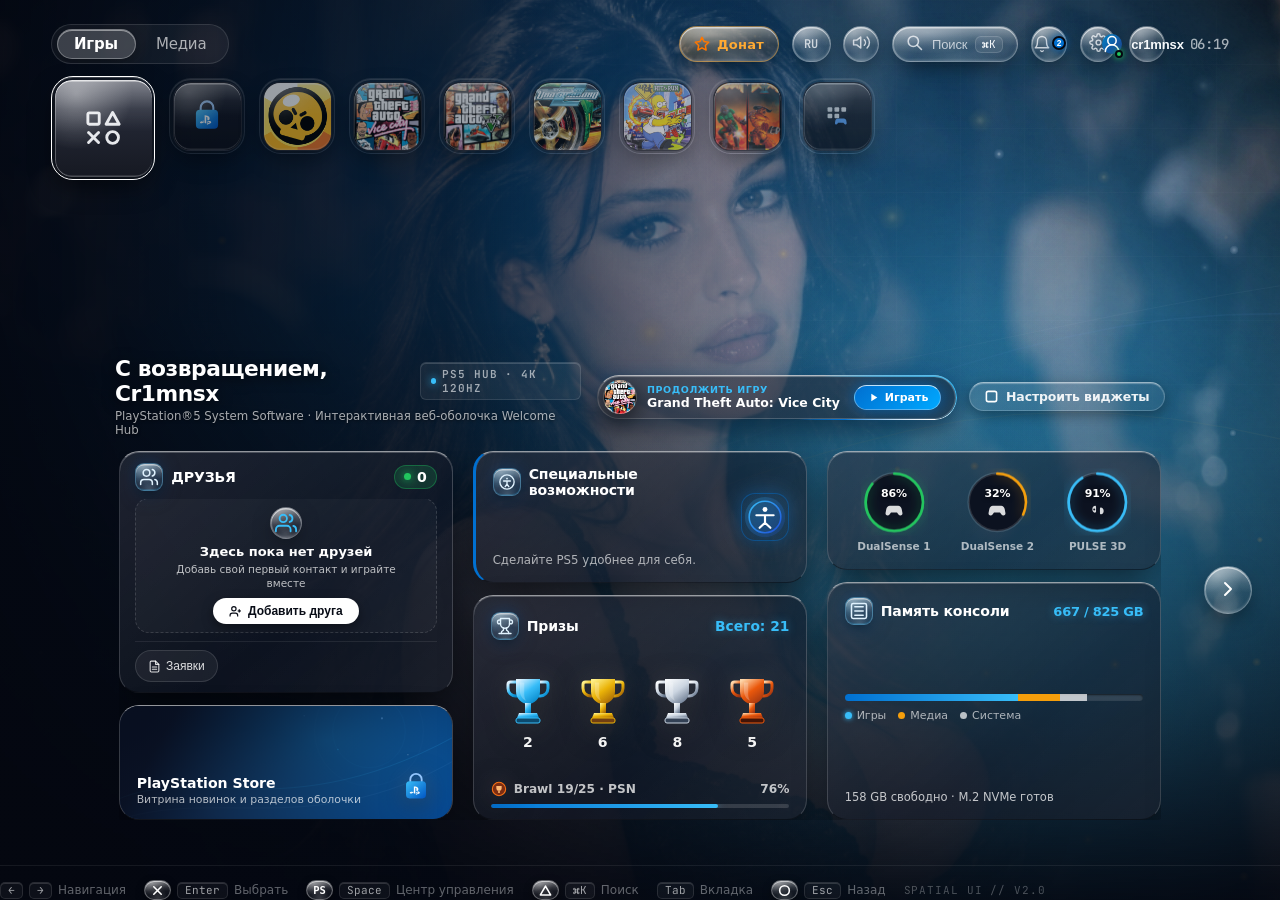
==== commit 8ae29997: "feat(twitch): sheer glass background when offline, brighter theater player when live" ====
--- a/index.html
+++ b/index.html
@@ -24,7 +24,7 @@
   <link rel="dns-prefetch" href="https://decapi.me" />
   <link rel="dns-prefetch" href="https://api.rss2json.com" />
   <link rel="dns-prefetch" href="https://raw.githubusercontent.com" />
-  <link rel="stylesheet" href="css/style.css?v=20261125_twitch_gta" />
+  <link rel="stylesheet" href="css/style.css?v=20261125_twitch_glass3" />
   <script>
     window.requestIdleCallback = window.requestIdleCallback || function(cb) {
       return setTimeout(function() {
@@ -2016,6 +2016,6 @@
       document.getElementById('btnOpenFriendRequests')?.addEventListener('click', (e) => { e.stopPropagation(); openReq(); });
     });
   </script>
-  <script type="module" src="js/app.js?v=20261125_twitch_gta"></script>
+  <script type="module" src="js/app.js?v=20261125_twitch_glass3"></script>
 </body>
 </html>
--- a/css/style.css
+++ b/css/style.css
@@ -10314,6 +10314,109 @@
   border: 1px solid rgba(255, 255, 255, 0.16);
   border-top-color: rgba(255, 255, 255, 0.26);
   box-shadow: inset 0 1px 0 rgba(255, 255, 255, 0.18), 0 12px 32px rgba(0, 0, 0, 0.42);
+  transition: background 0.35s cubic-bezier(0.22, 1, 0.36, 1),
+              backdrop-filter 0.35s ease,
+              border-color 0.35s ease;
+}
+
+/* Offline Stream: Sheer Liquid Glass reveals the center studio photo cleanly */
+body.view-twitch.twitch-stream-offline .ps5-bg-art {
+  filter: brightness(1.0) contrast(1.05) saturate(1.08);
+}
+
+body.view-twitch.twitch-stream-offline .ps5-bg-vignette {
+  background:
+    linear-gradient(to bottom, rgba(6, 7, 18, 0.54) 0%, rgba(6, 7, 18, 0.06) 24%, rgba(8, 7, 20, 0.1) 72%, rgba(5, 6, 15, 0.82) 100%),
+    radial-gradient(ellipse 94% 84% at 50% 48%, rgba(145, 70, 255, 0.02) 0%, rgba(5, 6, 16, 0.24) 94%);
+}
+
+.ps5-twitch-view.is-stream-offline .ps5-twitch-control-bar,
+.ps5-twitch-view.is-stream-offline .twitch-inline-sidebar,
+.ps5-twitch-view.is-stream-offline .twitch-inline-chat-drawer,
+.ps5-twitch-view.is-stream-offline .twitch-inline-meta-bar {
+  background: rgba(12, 13, 24, 0.3);
+  backdrop-filter: blur(11px) saturate(145%);
+  -webkit-backdrop-filter: blur(11px) saturate(145%);
+}
+
+.ps5-twitch-view.is-stream-offline .twitch-inline-player-box,
+.modal-twitch-fullscreen.is-stream-offline .twitch-player-container {
+  background: rgba(12, 13, 24, 0.14);
+  backdrop-filter: blur(5px) saturate(130%);
+  -webkit-backdrop-filter: blur(5px) saturate(130%);
+  border: 1px solid rgba(255, 255, 255, 0.22);
+  box-shadow: inset 0 1px 0 rgba(255, 255, 255, 0.24), 0 12px 34px rgba(0, 0, 0, 0.28);
+  transition: background 0.35s ease, border-color 0.35s ease, box-shadow 0.35s ease;
+}
+
+.ps5-twitch-view.is-stream-offline .twitch-inline-ambient-aura,
+.modal-twitch-fullscreen.is-stream-offline .twitch-player-ambient-glow {
+  opacity: 0.06;
+}
+
+.ps5-twitch-view.is-stream-offline .twitch-iframe-skeleton,
+.modal-twitch-fullscreen.is-stream-offline .twitch-iframe-skeleton {
+  background: rgba(12, 13, 24, 0.24);
+  backdrop-filter: blur(8px);
+  -webkit-backdrop-filter: blur(8px);
+}
+
+.ps5-twitch-view.is-stream-offline .twitch-inline-iframe-holder iframe,
+.modal-twitch-fullscreen.is-stream-offline .twitch-iframe-wrap iframe {
+  opacity: 0.16;
+  transition: opacity 0.32s cubic-bezier(0.22, 1, 0.36, 1),
+              filter 0.32s cubic-bezier(0.22, 1, 0.36, 1);
+}
+
+.ps5-twitch-view.is-stream-offline .twitch-inline-player-box:hover .twitch-inline-iframe-holder iframe,
+.modal-twitch-fullscreen.is-stream-offline .twitch-player-container:hover .twitch-iframe-wrap iframe {
+  opacity: 0.92;
+}
+
+.ps5-twitch-view.is-stream-offline .twitch-in-chat-iframe-holder iframe {
+  opacity: 0.42;
+  transition: opacity 0.3s cubic-bezier(0.22, 1, 0.36, 1);
+}
+
+.ps5-twitch-view.is-stream-offline .twitch-inline-chat-drawer:hover .twitch-in-chat-iframe-holder iframe {
+  opacity: 0.96;
+}
+
+/* Live Stream: Theater Focus & Brighter, Vivid Player Stage */
+body.view-twitch.twitch-stream-live .ps5-bg-art {
+  filter: brightness(0.56) contrast(1.06) saturate(1.06);
+}
+
+body.view-twitch.twitch-stream-live .ps5-bg-vignette {
+  background:
+    linear-gradient(to bottom, rgba(5, 6, 16, 0.72) 0%, rgba(5, 6, 16, 0.28) 26%, rgba(6, 7, 18, 0.38) 70%, rgba(4, 5, 12, 0.9) 100%),
+    radial-gradient(ellipse 92% 82% at 50% 48%, rgba(145, 70, 255, 0.05) 0%, rgba(4, 5, 14, 0.54) 94%);
+}
+
+.ps5-twitch-view.is-stream-live .twitch-inline-player-box,
+.modal-twitch-fullscreen.is-stream-live .twitch-player-container {
+  background: #04050a;
+  border: 1.5px solid rgba(168, 85, 247, 0.65);
+  box-shadow: 0 0 0 1px rgba(255, 255, 255, 0.16),
+              0 18px 54px rgba(0, 0, 0, 0.88),
+              0 0 44px rgba(145, 70, 255, 0.34);
+}
+
+.ps5-twitch-view.is-stream-live .twitch-inline-ambient-aura,
+.modal-twitch-fullscreen.is-stream-live .twitch-player-ambient-glow {
+  opacity: 0.36;
+}
+
+.ps5-twitch-view.is-stream-live .twitch-inline-iframe-holder iframe,
+.modal-twitch-fullscreen.is-stream-live .twitch-iframe-wrap iframe {
+  opacity: 1;
+  filter: brightness(1.1) contrast(1.06) saturate(1.1);
+  transition: opacity 0.32s cubic-bezier(0.22, 1, 0.36, 1),
+              filter 0.32s cubic-bezier(0.22, 1, 0.36, 1);
+}
+
+.ps5-twitch-view.is-stream-live .twitch-in-chat-iframe-holder iframe {
+  opacity: 1;
 }
 
 .modal-twitch-fullscreen.active .sber-tips-backdrop {
@@ -16423,7 +16526,9 @@
   .ps5-twitch-control-bar,
   .twitch-inline-sidebar,
   .twitch-inline-chat-drawer,
-  .twitch-inline-meta-bar {
+  .twitch-inline-meta-bar,
+  .twitch-inline-player-box,
+  .twitch-player-container {
     backdrop-filter: none !important;
     -webkit-backdrop-filter: none !important;
     background: rgba(18, 24, 40, 0.94) !important;
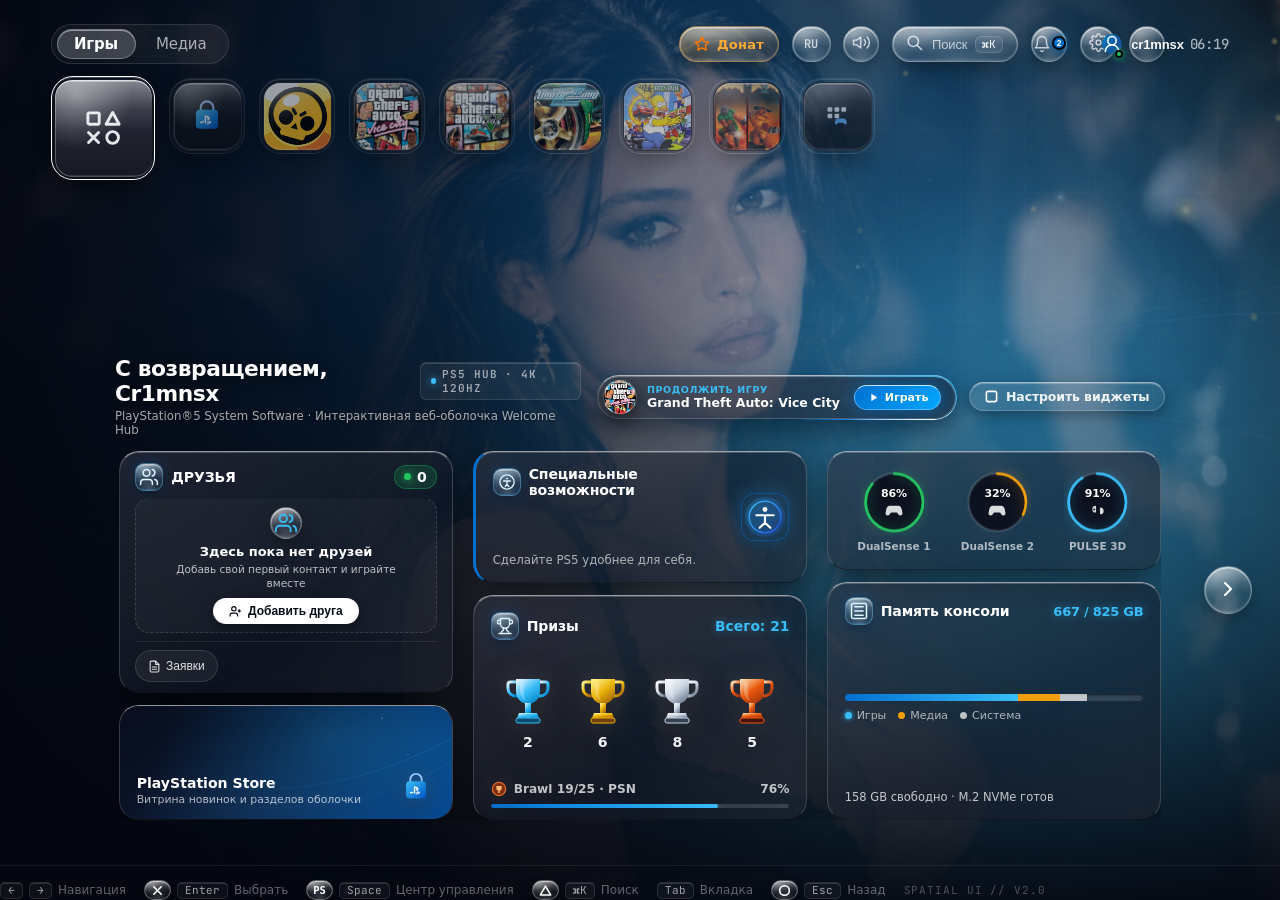
==== commit b129f7a2: "Update Twitch tile and studio badge with custom Twitch logo" ====
--- a/index.html
+++ b/index.html
@@ -24,7 +24,7 @@
   <link rel="dns-prefetch" href="https://decapi.me" />
   <link rel="dns-prefetch" href="https://api.rss2json.com" />
   <link rel="dns-prefetch" href="https://raw.githubusercontent.com" />
-  <link rel="stylesheet" href="css/style.css?v=20261125_twitch_glass3" />
+  <link rel="stylesheet" href="css/style.css?v=20261125_twitch_logo" />
   <script>
     window.requestIdleCallback = window.requestIdleCallback || function(cb) {
       return setTimeout(function() {
@@ -478,7 +478,7 @@
         <div class="ps5-twitch-control-bar">
           <div class="twitch-cb-left">
             <span class="twitch-live-brand-badge">
-              <svg width="13" height="13" viewBox="0 0 24 24" fill="currentColor"><path d="M11.571 4.714h1.715v5.143H11.57zm4.715 0H18v5.143h-1.714zM6 0L1.714 4.286v15.428h5.143V24l4.286-4.286h3.428L22.286 12V0zm14.571 11.143l-3.428 3.428h-3.429l-3 3v-3H6.857V1.714h13.714Z"/></svg>
+              <img src="assets/covers/twitch.png" alt="Twitch" width="15" height="15" style="width:15px; height:15px; border-radius:4px; object-fit:cover; display:block;" />
               <span>TWITCH BROADCAST STUDIO</span>
             </span>
             <div class="twitch-cb-live-pill">
@@ -1749,7 +1749,7 @@
         <div class="tc-top-brand">
           <div class="twitch-brand-tag-row">
             <span class="twitch-brand-tag">
-              <svg width="13" height="13" viewBox="0 0 24 24" fill="currentColor"><path d="M11.571 4.714h1.715v5.143H11.57zm4.715 0H18v5.143h-1.714zM6 0L1.714 4.286v15.428h5.143V24l4.286-4.286h3.428L22.286 12V0zm14.571 11.143l-3.428 3.428h-3.429l-3 3v-3H6.857V1.714h13.714Z"/></svg>
+              <img src="assets/covers/twitch.png" alt="Twitch" width="15" height="15" style="width:15px; height:15px; border-radius:4px; object-fit:cover; display:block;" />
               PLAYSTATION® BROADCAST
             </span>
             <span class="twitch-live-pill" id="twitchStatusBadge">
@@ -2016,6 +2016,6 @@
       document.getElementById('btnOpenFriendRequests')?.addEventListener('click', (e) => { e.stopPropagation(); openReq(); });
     });
   </script>
-  <script type="module" src="js/app.js?v=20261125_twitch_glass3"></script>
+  <script type="module" src="js/app.js?v=20261125_twitch_logo"></script>
 </body>
 </html>
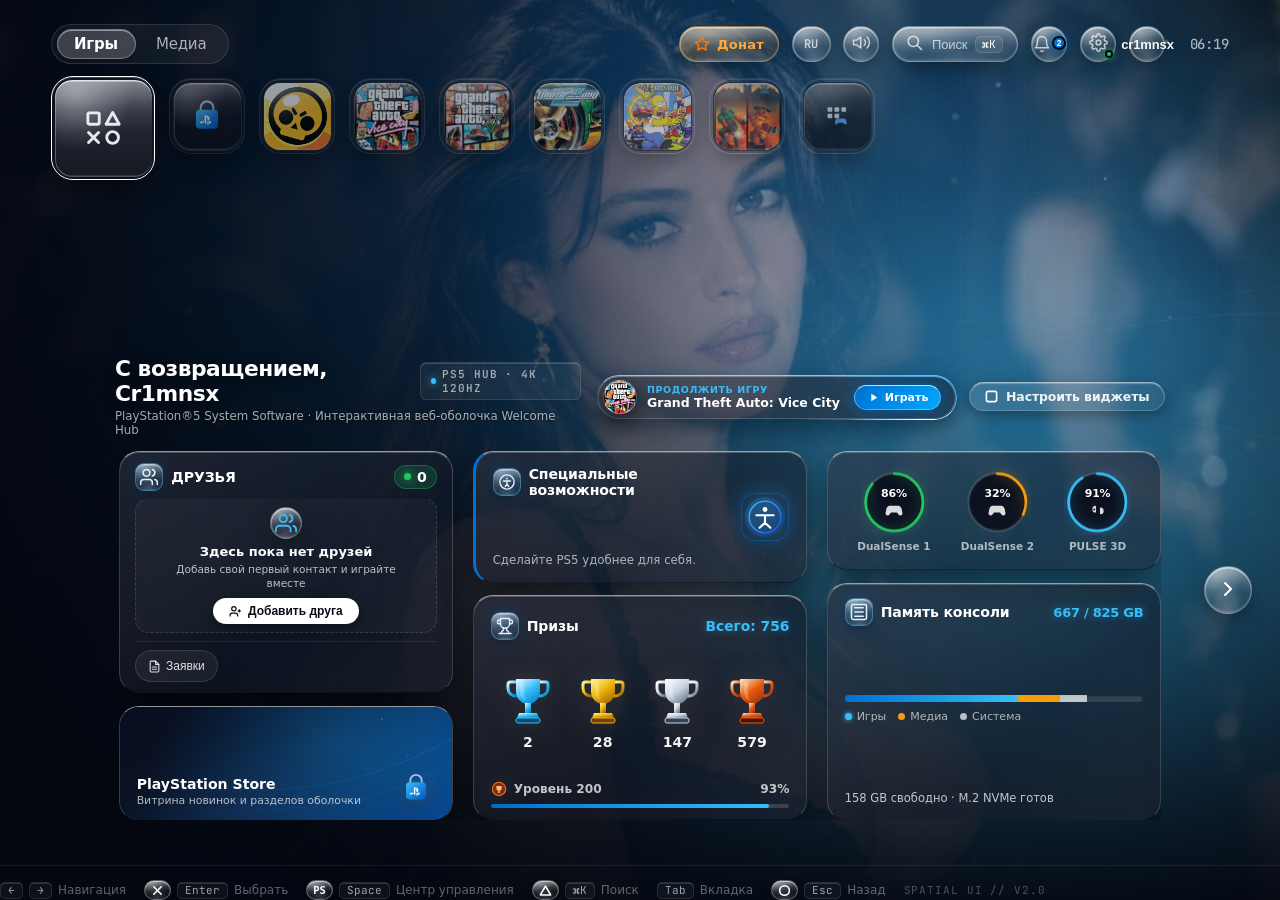
==== commit 780a0230: "Eliminate external tab flicker, fix broken embeds, and accelerate full site loading" ====
--- a/index.html
+++ b/index.html
@@ -9,22 +9,21 @@
   <title>PlayStation®5 — Welcome Hub &amp; System Shell</title>
   <link rel="preconnect" href="https://fonts.googleapis.com" />
   <link rel="preconnect" href="https://fonts.gstatic.com" crossorigin />
-  <link href="https://fonts.googleapis.com/css2?family=Inter:wght@300;400;500;600;700&family=JetBrains+Mono:wght@400;500;600&display=swap" rel="stylesheet" />
-  <!-- Preconnect & DNS-Prefetch for instantaneous Twitch & YouTube media loading -->
-  <link rel="preconnect" href="https://player.twitch.tv" crossorigin />
-  <link rel="preconnect" href="https://static.twitchcdn.net" crossorigin />
-  <link rel="preconnect" href="https://embed.twitch.tv" crossorigin />
-  <link rel="preconnect" href="https://static-cdn.jtvnw.net" crossorigin />
-  <link rel="preconnect" href="https://www.youtube-nocookie.com" crossorigin />
-  <link rel="preconnect" href="https://i.ytimg.com" crossorigin />
-  <link rel="preconnect" href="https://i3.ytimg.com" crossorigin />
-  <link rel="preconnect" href="https://raw.githubusercontent.com" crossorigin />
+  <link href="https://fonts.googleapis.com/css2?family=Inter:wght@300;400;500;600;700&family=JetBrains+Mono:wght@400;500;600&display=swap" rel="stylesheet" media="print" onload="this.media='all'" />
+  <noscript><link href="https://fonts.googleapis.com/css2?family=Inter:wght@300;400;500;600;700&family=JetBrains+Mono:wght@400;500;600&display=swap" rel="stylesheet" /></noscript>
+  <link rel="preload" as="image" href="assets/bg_monica.jpg" fetchpriority="high" />
+  <link rel="preload" as="fetch" href="data/psn-trophies.json" crossorigin />
+  <link rel="modulepreload" href="js/data.js?v=20261125_fast_v2" />
+  <link rel="modulepreload" href="js/icons.js" />
+  <link rel="modulepreload" href="js/psn-service.js" />
+  <link rel="modulepreload" href="js/brawl-service.js?v=20261125_fast_v2" />
+  <link rel="modulepreload" href="js/youtube-service.js?v=20261125_fast_v2" />
+  <link rel="modulepreload" href="js/twitch-service.js?v=20261125_fast_v2" />
+  <link rel="modulepreload" href="js/sound.js" />
   <link rel="dns-prefetch" href="https://www.twitch.tv" />
-  <link rel="dns-prefetch" href="https://static-cdn.jtvnw.net" />
+  <link rel="dns-prefetch" href="https://player.twitch.tv" />
   <link rel="dns-prefetch" href="https://decapi.me" />
-  <link rel="dns-prefetch" href="https://api.rss2json.com" />
-  <link rel="dns-prefetch" href="https://raw.githubusercontent.com" />
-  <link rel="stylesheet" href="css/style.css?v=20261125_twitch_logo" />
+  <link rel="stylesheet" href="css/style.css?v=20261125_fast_v2" />
   <script>
     window.requestIdleCallback = window.requestIdleCallback || function(cb) {
       return setTimeout(function() {
@@ -473,7 +472,7 @@
       </main>
 
       <!-- VIEW 4: PS5 TWITCH INLINE BROADCAST THEATER -->
-      <main class="ps5-twitch-view blur-fade-stagger" id="ps5TwitchView" hidden>
+      <main class="ps5-twitch-view" id="ps5TwitchView" hidden>
         <!-- Studio Top Control Bar -->
         <div class="ps5-twitch-control-bar">
           <div class="twitch-cb-left">
@@ -597,7 +596,7 @@
       </main>
 
       <!-- VIEW 5: PS5 YOUTUBE INLINE VIDEO THEATER -->
-      <main class="ps5-youtube-view blur-fade-stagger" id="ps5YoutubeView" hidden>
+      <main class="ps5-youtube-view" id="ps5YoutubeView" hidden>
         <!-- Studio Top Control Bar -->
         <div class="ps5-youtube-control-bar">
           <div class="youtube-cb-left">
@@ -660,7 +659,7 @@
             <div class="youtube-inline-meta-bar" id="youtubeInlineMetaBar">
               <div class="yt-in-meta-left">
                 <div class="yt-in-avatar">
-                  <img src="https://static-cdn.jtvnw.net/jtv_user_pictures/640e8965-1b32-4428-bd45-6fe892746bf4-profile_image-300x300.png" alt="Мафаня Кинг" loading="lazy" decoding="async" />
+                  <img src="assets/twitch/mafanyaking.png" alt="Мафаня Кинг" loading="eager" decoding="async" />
                 </div>
                 <div class="yt-in-details">
                   <h3 class="yt-in-name" id="youtubeInlineVideoTitle">РЕЖИССЕРСКАЯ ВЕРСИЯ ЛОРА С Г*ЕМ</h3>
@@ -831,7 +830,7 @@
       </main>
 
       <!-- VIEW 6: PS5 BRAWL STARS LIVE PROFILE & NINJA HUB -->
-      <main class="ps5-brawl-view blur-fade-stagger" id="ps5BrawlStarsView" hidden>
+      <main class="ps5-brawl-view" id="ps5BrawlStarsView" hidden>
         <!-- Top Control Bar -->
         <div class="ps5-brawl-control-bar">
           <div class="brawl-cb-left">
@@ -2016,6 +2015,6 @@
       document.getElementById('btnOpenFriendRequests')?.addEventListener('click', (e) => { e.stopPropagation(); openReq(); });
     });
   </script>
-  <script type="module" src="js/app.js?v=20261125_twitch_logo"></script>
+  <script type="module" src="js/app.js?v=20261125_fast_v2"></script>
 </body>
 </html>
--- a/css/style.css
+++ b/css/style.css
@@ -6730,7 +6730,10 @@
   border-radius: 14px;
   background: rgba(255, 255, 255, 0.04);
   border: 1px solid rgba(255, 255, 255, 0.08);
-  transition: all 0.2s cubic-bezier(0.16, 1, 0.3, 1);
+  transition: transform 0.2s cubic-bezier(0.16, 1, 0.3, 1),
+              background-color 0.2s ease,
+              border-color 0.2s ease,
+              box-shadow 0.2s ease;
   cursor: pointer;
 }
 
@@ -6859,9 +6862,13 @@
   background: rgba(255, 255, 255, 0.035);
   border: 1px solid rgba(255, 255, 255, 0.08);
   cursor: pointer;
-  transition: all 0.2s cubic-bezier(0.16, 1, 0.3, 1);
+  transition: transform 0.2s cubic-bezier(0.16, 1, 0.3, 1),
+              background-color 0.2s ease,
+              border-color 0.2s ease,
+              box-shadow 0.2s ease;
   position: relative;
   overflow: hidden;
+  contain: layout style paint;
 }
 
 .tc-game-card:hover {
@@ -8547,9 +8554,8 @@
 }
 
 .blur-fade-stagger {
-  animation: blurFadeIn 0.65s cubic-bezier(0.22, 1, 0.36, 1) both;
-  animation-delay: calc(var(--stagger-index, 0) * 55ms);
-  will-change: opacity, transform, filter;
+  animation: blurFadeIn 0.55s cubic-bezier(0.22, 1, 0.36, 1) both;
+  animation-delay: calc(var(--stagger-index, 0) * 45ms);
 }
 
 /* --------------------------------------------------------------------------
@@ -8740,12 +8746,11 @@
 }
 
 .tilt-card {
-  transform-style: preserve-3d;
-  transition: transform 0.42s cubic-bezier(0.22, 1, 0.36, 1), box-shadow 0.35s ease;
+  transition: transform 0.38s cubic-bezier(0.22, 1, 0.36, 1), box-shadow 0.32s ease;
+}
+
+.tilt-card.is-tilting {
   will-change: transform;
-}
-
-.tilt-card.is-tilting {
   transition: transform 55ms cubic-bezier(0.22, 1, 0.36, 1), box-shadow 0.25s ease;
 }
 
@@ -10187,6 +10192,37 @@
   pointer-events: none;
 }
 
+.twitch-iframe-skeleton.is-fallback-mode {
+  background: radial-gradient(circle at center, rgba(16, 20, 34, 0.68) 0%, rgba(6, 8, 14, 0.84) 100%);
+  pointer-events: none;
+}
+
+.twitch-fallback-open-btn,
+.youtube-fallback-open-btn {
+  position: relative;
+  z-index: 3;
+  pointer-events: auto;
+  display: inline-flex;
+  align-items: center;
+  gap: 8px;
+  padding: 9px 18px;
+  border-radius: 999px;
+  background: rgba(255, 255, 255, 0.14);
+  border: 1px solid rgba(255, 255, 255, 0.32);
+  color: #ffffff;
+  font-size: 12.5px;
+  font-weight: 700;
+  text-decoration: none;
+  box-shadow: 0 10px 26px rgba(0, 0, 0, 0.55);
+  transition: transform 0.2s cubic-bezier(0.22, 1, 0.36, 1), background-color 0.2s ease;
+}
+
+.twitch-fallback-open-btn:hover,
+.youtube-fallback-open-btn:hover {
+  transform: translateY(-2px);
+  background: rgba(255, 255, 255, 0.24);
+}
+
 .twitch-skeleton-shimmer {
   position: absolute;
   inset: 0;
@@ -10341,45 +10377,29 @@
 
 .ps5-twitch-view.is-stream-offline .twitch-inline-player-box,
 .modal-twitch-fullscreen.is-stream-offline .twitch-player-container {
-  background: rgba(12, 13, 24, 0.14);
-  backdrop-filter: blur(5px) saturate(130%);
-  -webkit-backdrop-filter: blur(5px) saturate(130%);
-  border: 1px solid rgba(255, 255, 255, 0.22);
-  box-shadow: inset 0 1px 0 rgba(255, 255, 255, 0.24), 0 12px 34px rgba(0, 0, 0, 0.28);
-  transition: background 0.35s ease, border-color 0.35s ease, box-shadow 0.35s ease;
+  background: rgba(12, 13, 24, 0.42);
+  border: 1px solid rgba(255, 255, 255, 0.2);
+  box-shadow: inset 0 1px 0 rgba(255, 255, 255, 0.2), 0 12px 34px rgba(0, 0, 0, 0.34);
+  transition: border-color 0.28s ease, box-shadow 0.28s ease;
 }
 
 .ps5-twitch-view.is-stream-offline .twitch-inline-ambient-aura,
 .modal-twitch-fullscreen.is-stream-offline .twitch-player-ambient-glow {
-  opacity: 0.06;
+  opacity: 0.12;
 }
 
 .ps5-twitch-view.is-stream-offline .twitch-iframe-skeleton,
 .modal-twitch-fullscreen.is-stream-offline .twitch-iframe-skeleton {
-  background: rgba(12, 13, 24, 0.24);
-  backdrop-filter: blur(8px);
-  -webkit-backdrop-filter: blur(8px);
+  background: rgba(12, 13, 24, 0.48);
 }
 
 .ps5-twitch-view.is-stream-offline .twitch-inline-iframe-holder iframe,
 .modal-twitch-fullscreen.is-stream-offline .twitch-iframe-wrap iframe {
-  opacity: 0.16;
-  transition: opacity 0.32s cubic-bezier(0.22, 1, 0.36, 1),
-              filter 0.32s cubic-bezier(0.22, 1, 0.36, 1);
-}
-
-.ps5-twitch-view.is-stream-offline .twitch-inline-player-box:hover .twitch-inline-iframe-holder iframe,
-.modal-twitch-fullscreen.is-stream-offline .twitch-player-container:hover .twitch-iframe-wrap iframe {
-  opacity: 0.92;
+  opacity: 1;
 }
 
 .ps5-twitch-view.is-stream-offline .twitch-in-chat-iframe-holder iframe {
-  opacity: 0.42;
-  transition: opacity 0.3s cubic-bezier(0.22, 1, 0.36, 1);
-}
-
-.ps5-twitch-view.is-stream-offline .twitch-inline-chat-drawer:hover .twitch-in-chat-iframe-holder iframe {
-  opacity: 0.96;
+  opacity: 0.94;
 }
 
 /* Live Stream: Theater Focus & Brighter, Vivid Player Stage */
@@ -10655,6 +10675,22 @@
   display: block;
 }
 
+.youtube-poster-backdrop {
+  position: absolute;
+  inset: 0;
+  background-size: cover;
+  background-position: center;
+  filter: brightness(0.45) saturate(1.1);
+  z-index: 0;
+  pointer-events: none;
+}
+
+.youtube-inline-iframe-holder iframe,
+.youtube-hub-player-wrap iframe {
+  position: relative;
+  z-index: 1;
+}
+
 /* Preloader Skeleton */
 .youtube-iframe-skeleton {
   position: absolute;
@@ -10664,10 +10700,14 @@
   align-items: center;
   justify-content: center;
   gap: 12px;
-  background: radial-gradient(circle at center, rgba(22, 14, 18, 0.96) 0%, rgba(8, 6, 10, 0.99) 100%);
+  background: radial-gradient(circle at center, rgba(22, 14, 18, 0.56) 0%, rgba(8, 6, 10, 0.82) 100%);
   z-index: 5;
   pointer-events: none;
   transition: opacity 0.35s cubic-bezier(0.22, 1, 0.36, 1);
+}
+
+.youtube-iframe-skeleton.is-fallback-mode {
+  background: radial-gradient(circle at center, rgba(16, 10, 14, 0.62) 0%, rgba(6, 5, 10, 0.84) 100%);
 }
 
 .youtube-iframe-skeleton.is-hidden {
@@ -15686,8 +15726,15 @@
   width: 68px;
   height: 68px;
   border-radius: 12px;
+  background: #0b101d;
   box-shadow: 0 6px 16px rgba(0, 0, 0, 0.5);
   transition: transform 0.32s cubic-bezier(0.22, 1, 0.36, 1);
+}
+
+.tc-game-thumb.is-wide {
+  object-fit: contain;
+  padding: 3px;
+  background: radial-gradient(circle at 50% 45%, rgba(28, 38, 66, 0.9), rgba(7, 10, 18, 0.98));
 }
 
 .tc-game-card:hover .tc-game-thumb {
@@ -16381,12 +16428,11 @@
   opacity: 1;
 }
 
-/* 2. Liquid Glass Glint Sweep on Featured Panels & Platinum Cards */
+/* 2. Liquid Glass Glint Sweep on Static Featured Panels */
 .brawl-profile-card::after,
 .brawl-spotlight-card::after,
 .tc-hero-card::after,
-.brawl-loadout-item.is-hypercharge::after,
-.tc-game-card.is-platinum::after {
+.brawl-loadout-item.is-hypercharge::after {
   content: "";
   position: absolute;
   top: -20%;
